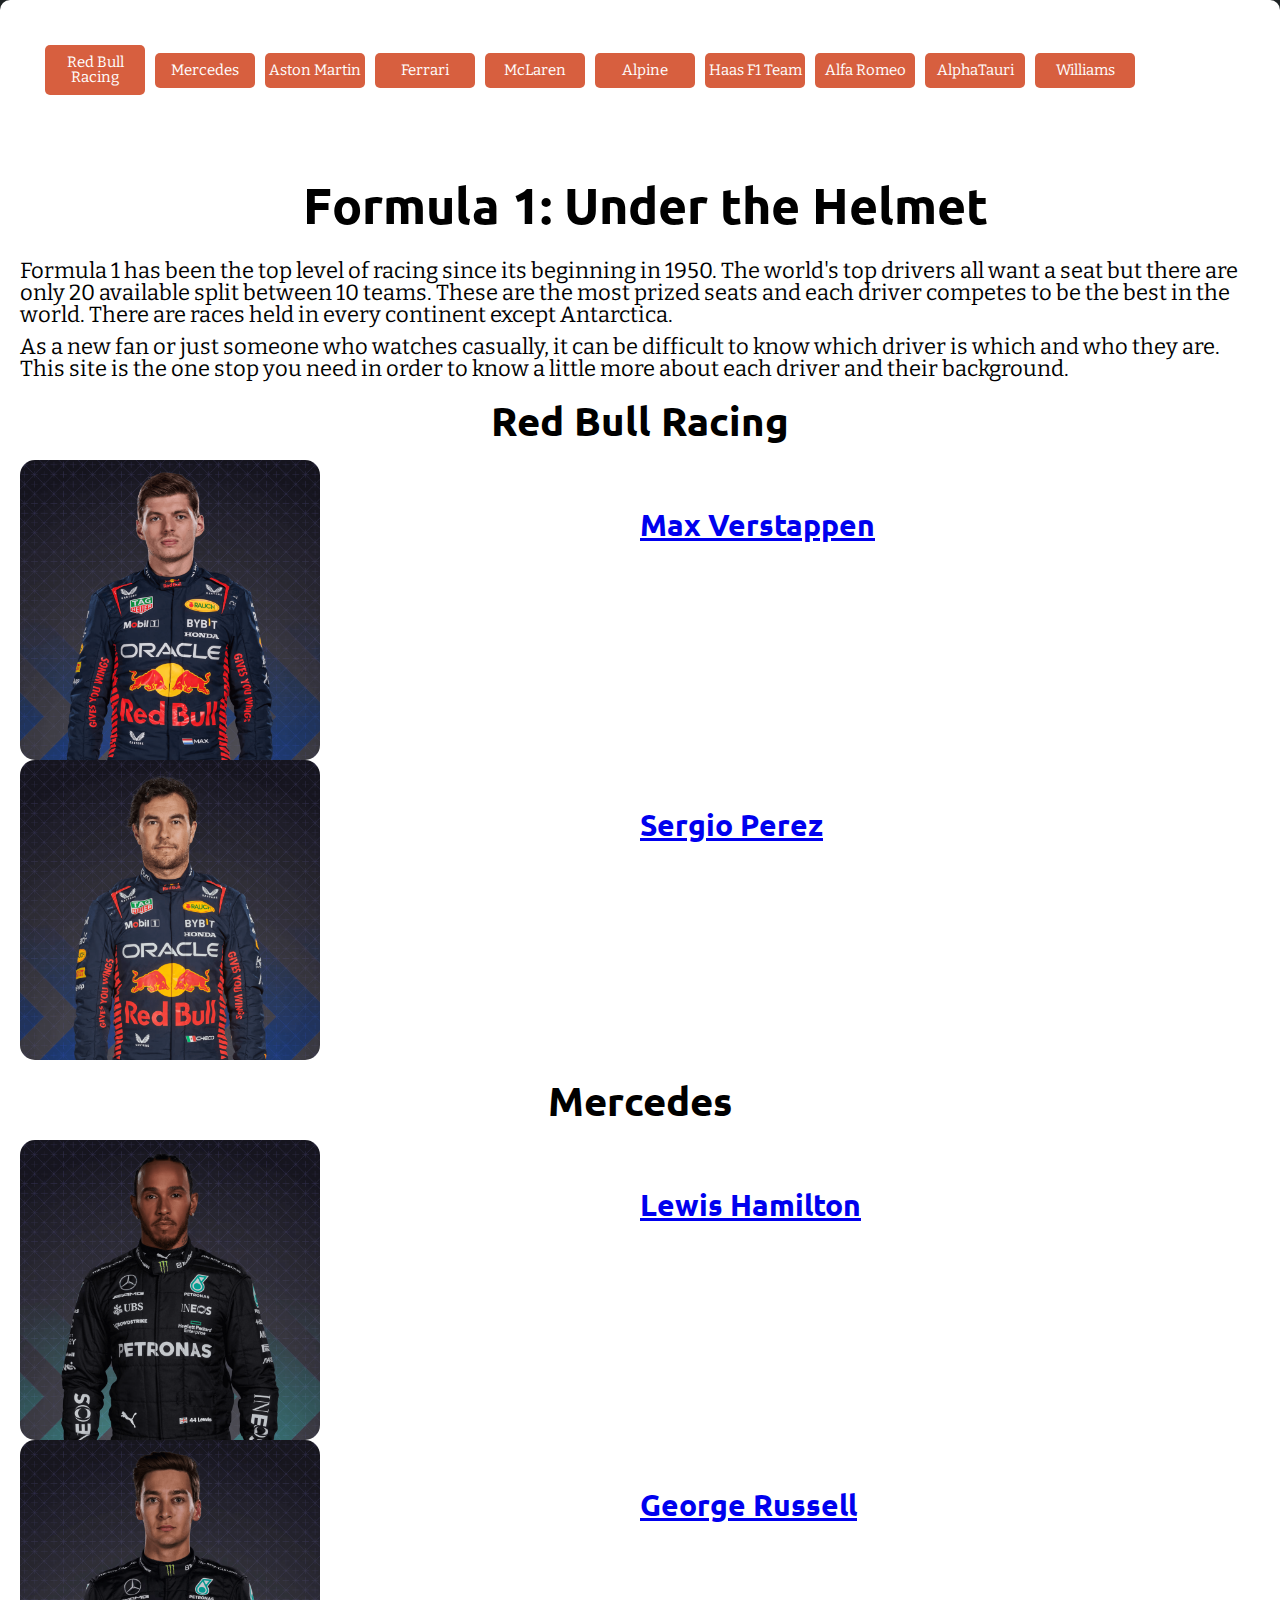
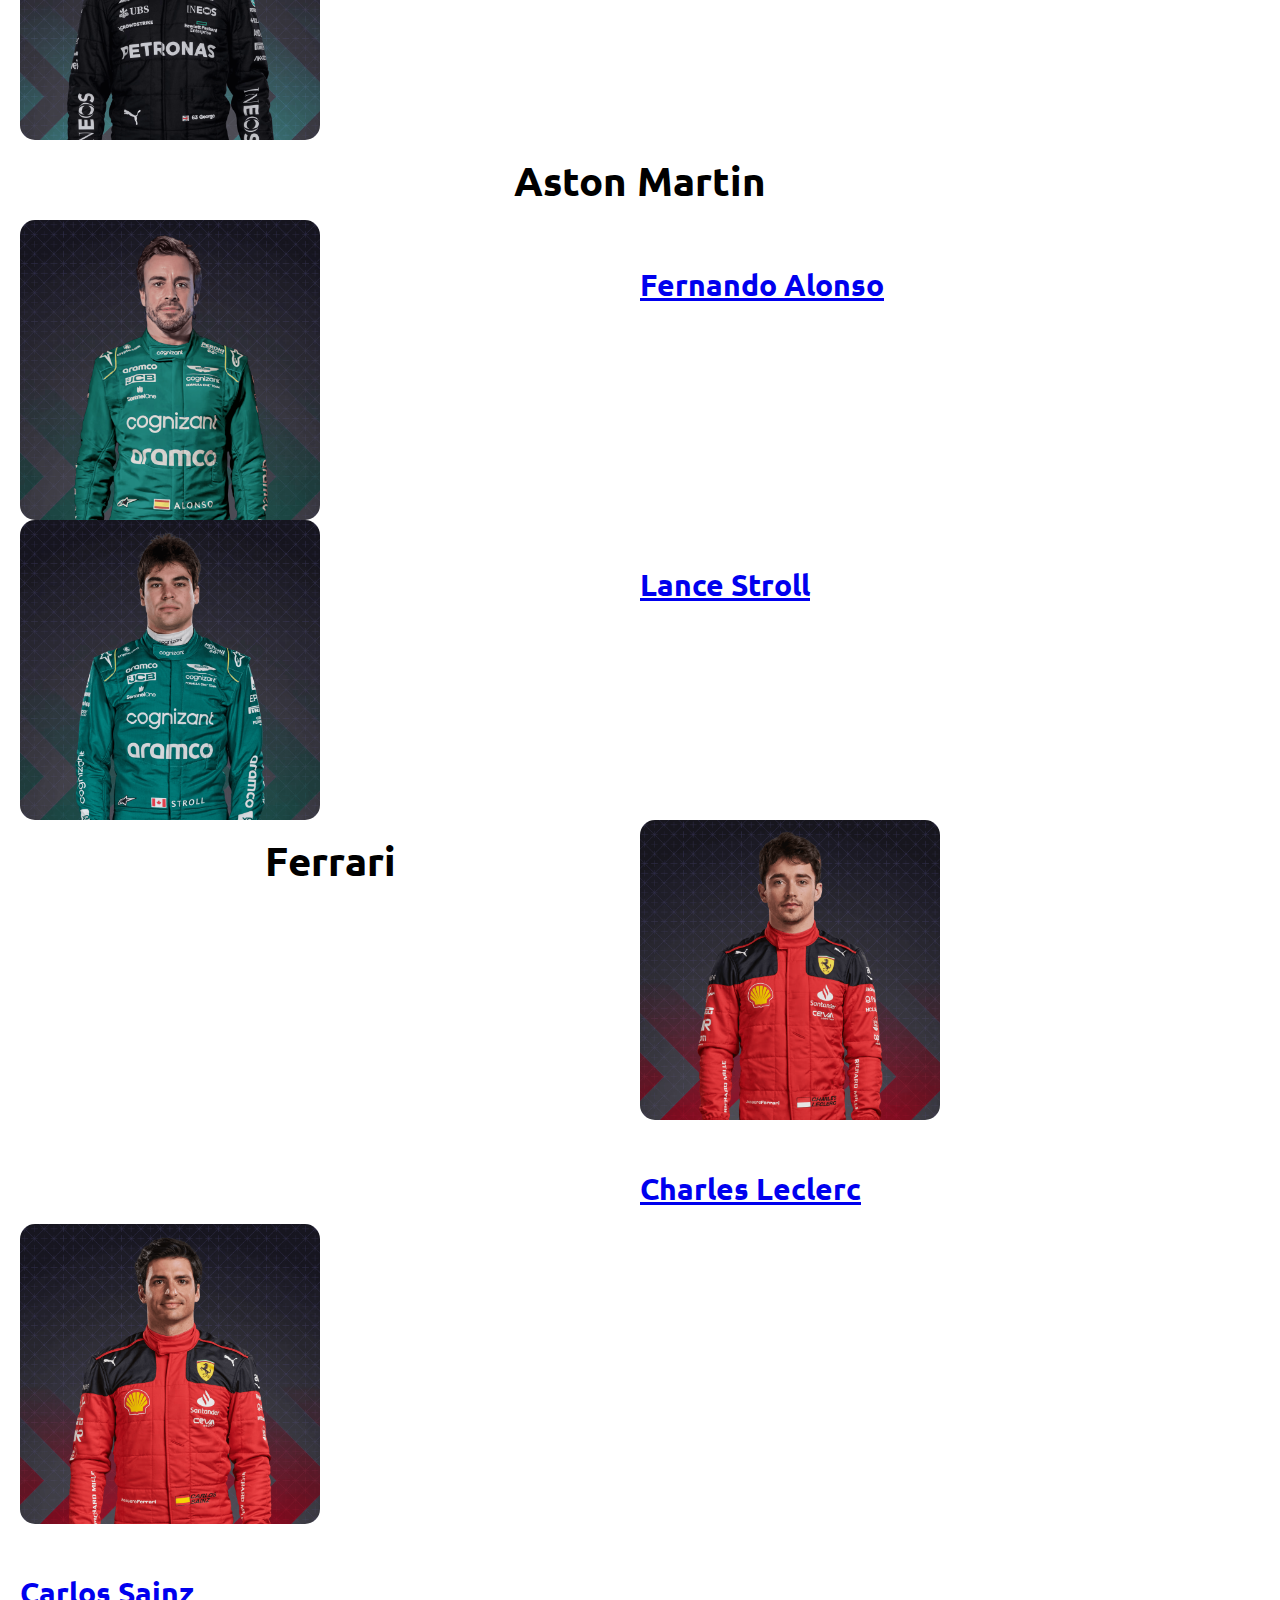
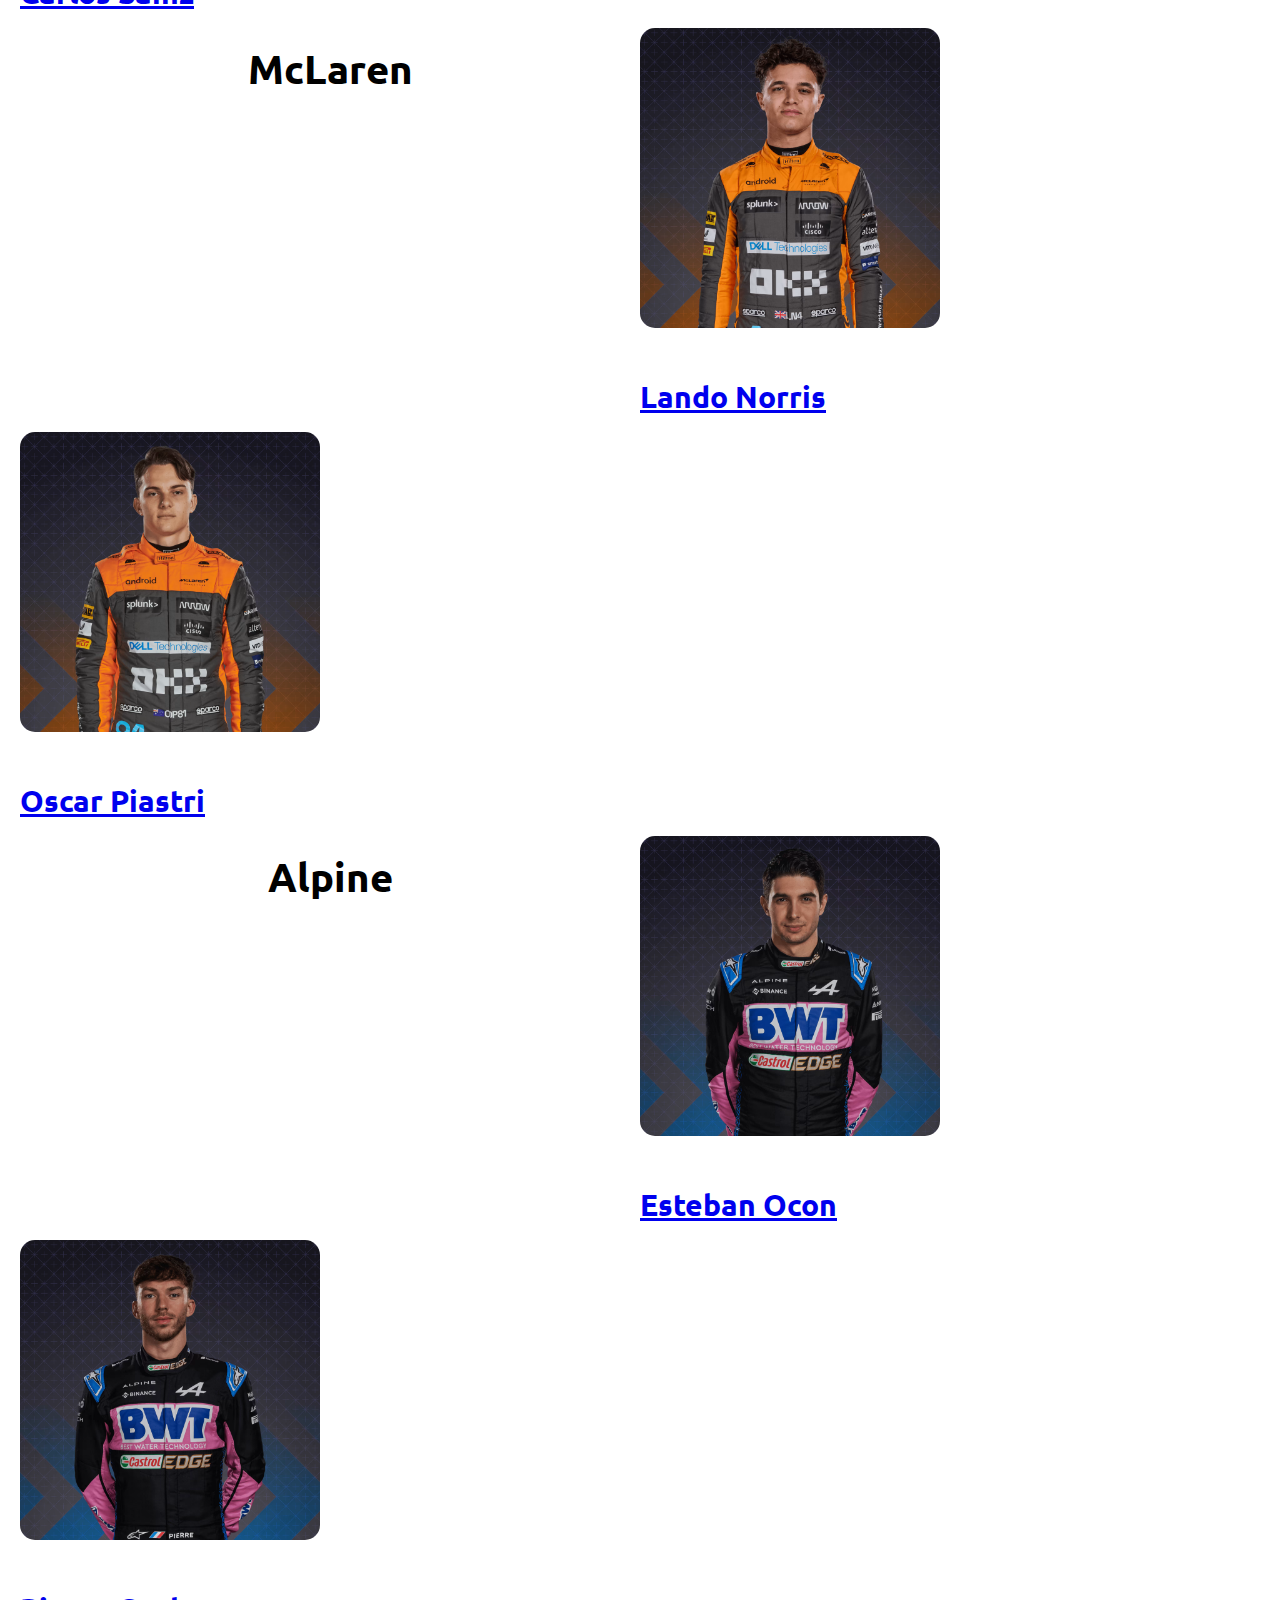
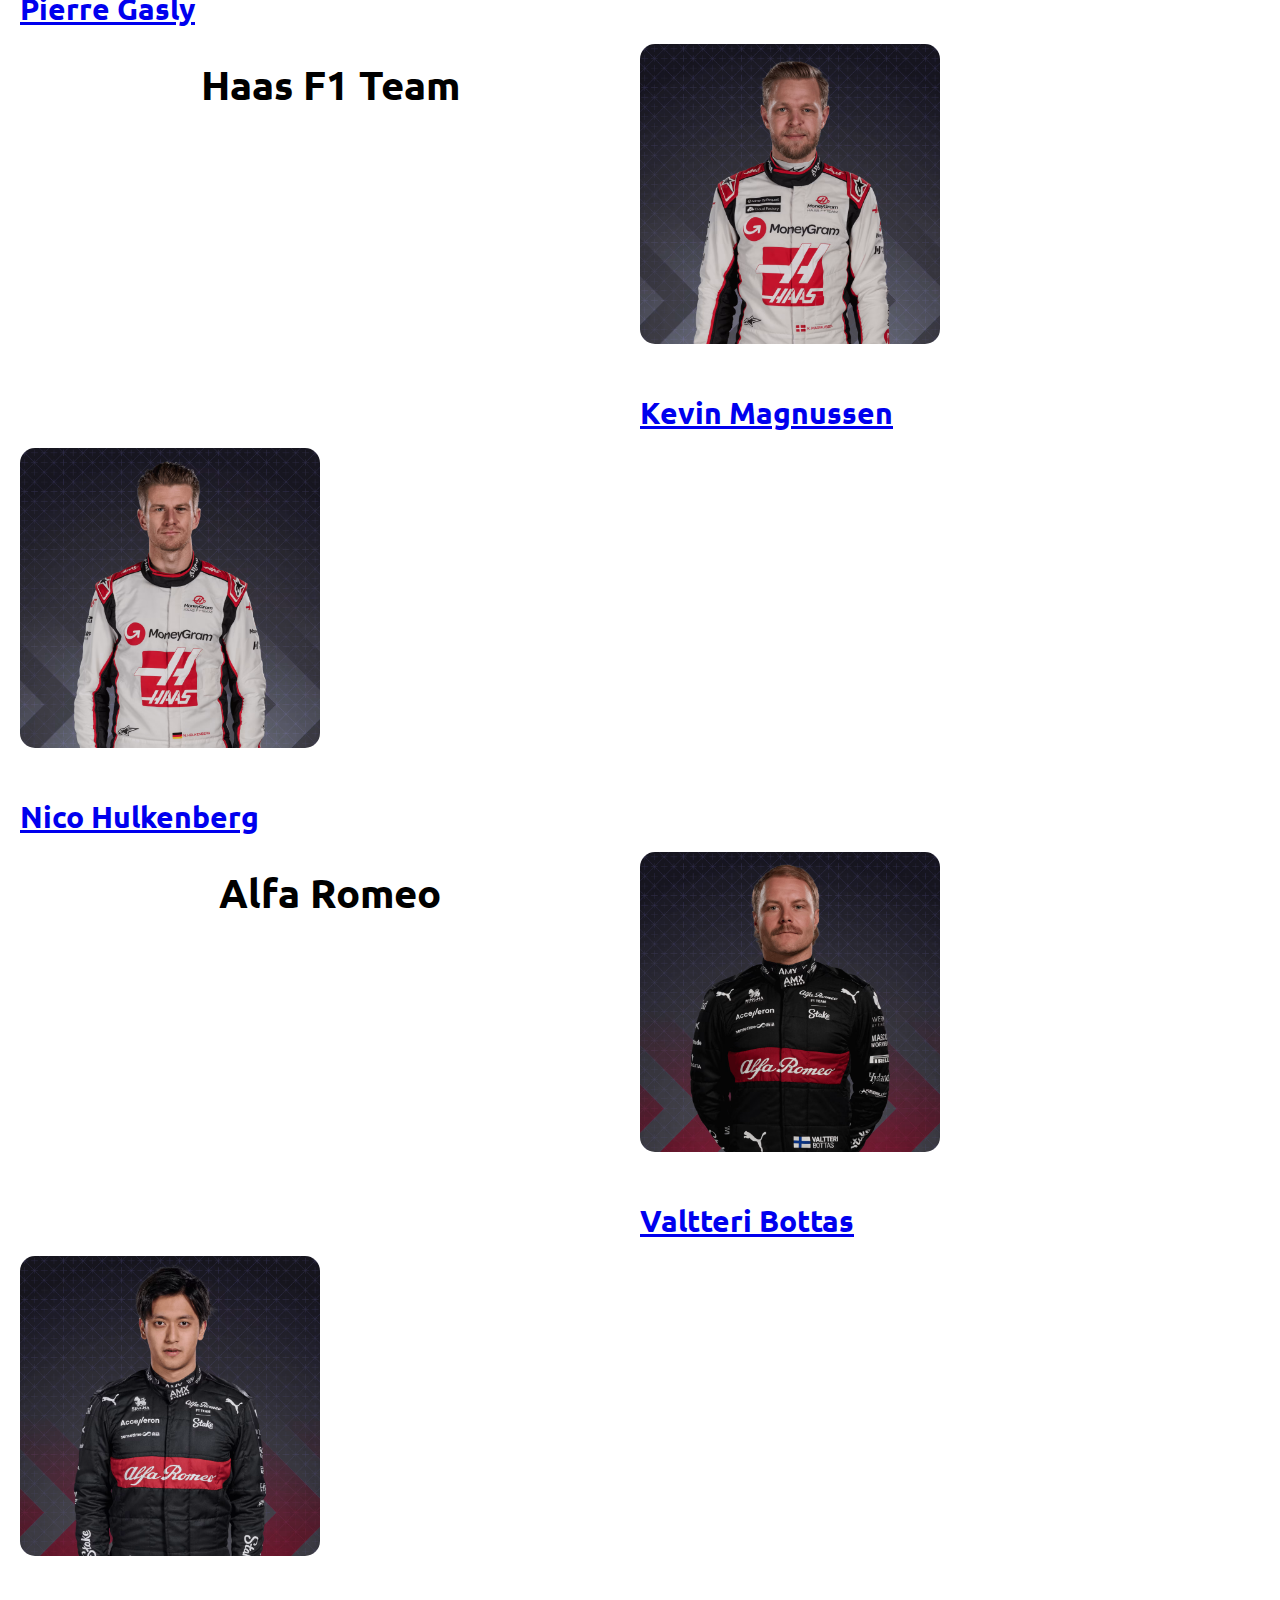
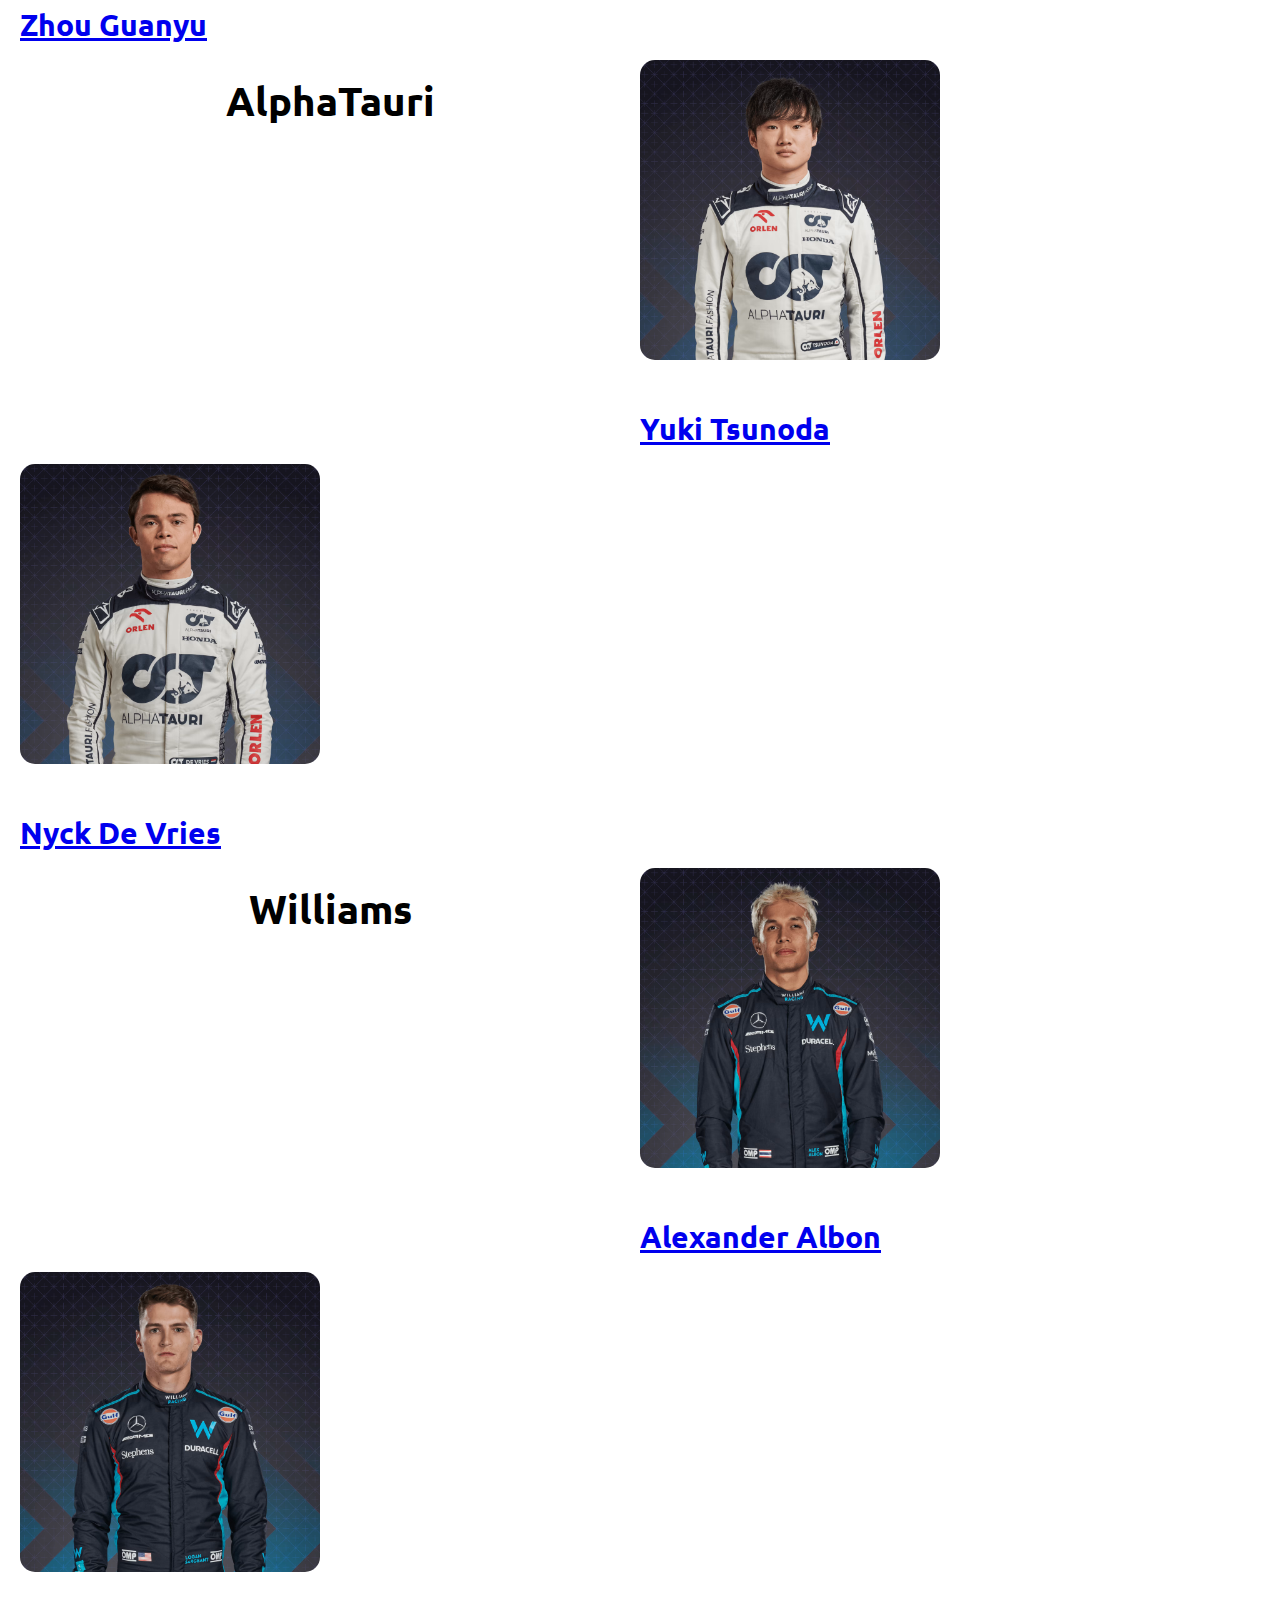
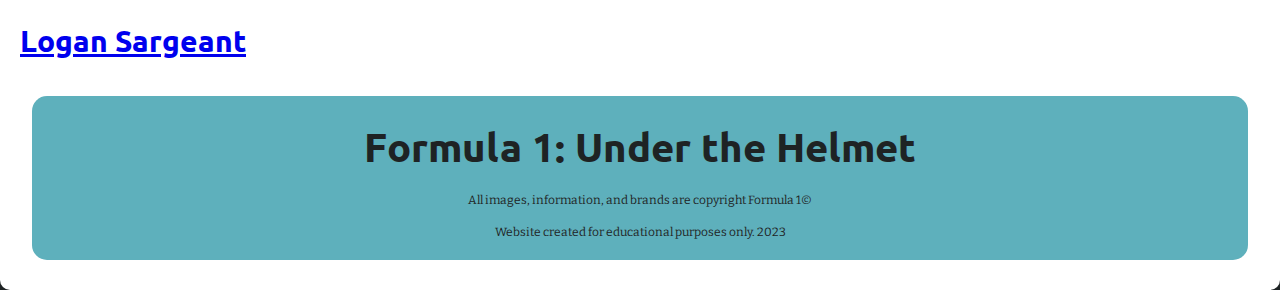
==== index.html @ ba1f2dd7 "column for teams" ====
<!DOCTYPE html>
<html lang="en">
<head>
    <meta charset="UTF-8">
    <meta http-equiv="X-UA-Compatible" content="IE=edge">
    <meta name="viewport" content="width=device-width, initial-scale=1.0">
    <meta name="author" content="Casey Strange">
    <meta name="description" content="Formula 1: Under the Helmet is the place to go for all the information on the current 20 drivers on the grid.">
    <link href="styles.css" rel="stylesheet">
    <!--Images and information retrieved from https://www.formula1.com/-->
    <title>Formula 1: Under the Helmet</title>
</head>
<body>
    <header>
        
        <nav>
            <h2>Team Navigation</h2>
            <ul>
                <li><a href="#redBull">Red Bull Racing</a></li>
                <li><a href="#mercedes">Mercedes</a></li>
                <li><a href="#astonMartin">Aston Martin</a></li>
                <li><a href="#ferrari">Ferrari</a></li>
                <li><a href="#mcLaren">McLaren</a></li>
                <li><a href="#alpine">Alpine</a></li>
                <li><a href="#haas">Haas F1 Team</a></li>
                <li><a href="#alfaRomeo">Alfa Romeo</a></li>
                <li><a href="#alphaTauri">AlphaTauri</a></li>
                <li><a href="#williams">Williams</a></li>
            </ul>
        </nav>
    </header>

    <main>
        <section id="#intro">
            <h1>Formula 1: Under the Helmet</h1>
            <p>Formula 1 has been the top level of racing since its beginning in 1950. The world's top drivers all want a seat but there are only 20 available split between 10 teams. These are the most prized seats and each driver competes to be the best in the world. There are races held in every continent except Antarctica.</p>
            <p>As a new fan or just someone who watches casually, it can be difficult to know which driver is which and who they are. This site is the one stop you need in order to know a little more about each driver and their background.</p>
        </section>

        <section id="#redBull">
            <h2>Red Bull Racing</h2>
            <div class="team">
                <img src="images/verstappen.png" class="roundedCorners" alt="Max Verstappen of Red Bull Racing in racing suit" height="300">
                <a href="drivers/verstappen.html"><h3>Max Verstappen</h3></a>
            
                <img src="images/perez.png" class="roundedCorners" class="secondColumn" alt="Sergio Perez of Red Bull Racing in racing suit" height="300">
                <a href="drivers/perez.html" class="secondColumn"><h3>Sergio Perez</h3></a>
            </div>
        </section>

        <section id="#mercedes">
            <h2>Mercedes</h2>
            <div class="team">
                <img src="images/hamilton.png" class="roundedCorners" alt="Lewis Hamilton of Mercedes in racing suit" height="300">
                <a href="drivers/hamilton.html"><h3>Lewis Hamilton</h3></a>
            
                <img src="images/russell.png" class="roundedCorners" alt="George Russell of Mercedes in racing suit" height="300">
                <a href="drivers/russell.html"><h3>George Russell</h3></a>
            </div>
        </section>

        <section id="astonMartin">
            <h2>Aston Martin</h2>
            <div class="team">
                <img src="images/alonso.png" class="roundedCorners" alt="Fernando Alonso of Aston Martin in racing suit" height="300">
                <a href="drivers/alonso.html"><h3>Fernando Alonso</h3></a>
            
                <img src="images/stroll.png" class="roundedCorners" alt="Lance Stroll of Aston Martin in racing suit" height="300">
                <a href="drivers/stroll.html"><h3>Lance Stroll</h3></a>
            </div>
        </section>

        <section id="#ferrari" class="team">
            <h2>Ferrari</h2>
            <div>
                <img src="images/leclerc.png" class="roundedCorners" alt="Charles Leclerc of Ferrari in racing suit" height="300">
                <a href="drivers/leclerc.html"><h3>Charles Leclerc</h3></a>
            </div>
            <div>
                <img src="images/sainz.png" class="roundedCorners" alt="Carlos Sainz of Ferrari in racing suit" height="300">
                <a href="drivers/sainz.html"><h3>Carlos Sainz</h3></a>
            </div>
        </section>

        <section id="mcLaren" class="team">
            <h2>McLaren</h2>
            <div>
                <img src="images/norris.png" class="roundedCorners" alt="Lando Norris of McLaren in racing suit" height="300">
                <a href="drivers/norris.html"><h3>Lando Norris</h3></a>
            </div>
            <div>
                <img src="images/piastri.png" class="roundedCorners" alt="Oscar Piastri of McLaren in racing suit" height="300">
                <a href="drivers/piastri.html"><h3>Oscar Piastri</h3></a>
            </div>
        </section>

        <section id="#alpine" class="team">
            <h2>Alpine</h2>
            <div>
                <img src="images/ocon.png" class="roundedCorners" alt="Esteban Ocon of Alpine in racing suit" height="300">
                <a href="drivers/ocon.html"><h3>Esteban Ocon</h3></a>
            </div>
            <div>
                <img src="images/gasly.png" class="roundedCorners" alt="Pierre Gasly of Alpine in racing suit" height="300">
                <a href="drivers/gasly.html"><h3>Pierre Gasly</h3></a>
            </div>
        </section>

        <section id="#haas" class="team">
            <h2>Haas F1 Team</h2>
            <div>
                <img src="images/magnussen.png" class="roundedCorners" alt="Kevin Magnussen of Haas F1 Team in racing suit" height="300">
                <a href="drivers/magnussen.html"><h3>Kevin Magnussen</h3></a>
            </div>
            <div>
                <img src="images/hulkenberg.png" class="roundedCorners" alt="Nico Hulkenberg of Haas F1 Team in racing suit" height="300">
                <a href="drivers/hulkenberg.html"><h3>Nico Hulkenberg</h3></a>
            </div>
        </section>

        <section id="#alfaRomeo" class="team">
            <h2>Alfa Romeo</h2>
            <div>
                <img src="images/bottas.png" class="roundedCorners" alt="Valtteri Bottas of Alfa Romeo in racing suit" height="300">
                <a href="drivers/bottas.html"><h3>Valtteri Bottas</h3></a>
            </div>
            <div>
                <img src="images/zhou.png" class="roundedCorners" alt="Zhou Guanyu of Alfa Romeo in racing suit" height="300">
                <a href="drivers/zhou.html"><h3>Zhou Guanyu</h3></a>
            </div>
        </section>

        <section id="#alphaTauri" class="team">
            <h2>AlphaTauri</h2>
            <div>
                <img src="images/tsunoda.png" class="roundedCorners" alt="Yuki Tsunoda of AlphaTauri in racing suit" height="300">
                <a href="drivers/tsunoda.html"><h3>Yuki Tsunoda</h3></a>
            </div>
            <div>
                <img src="images/deVries.png" class="roundedCorners" alt="Nyck De Vries of AlphaTauri in racing suit" height="300">
                <a href="drivers/deVries.html"><h3>Nyck De Vries</h3></a>
            </div>
        </section>

        <section id="#williams" class="team">
            <h2>Williams</h2>
            <div>
                <img src="images/albon.png" class="roundedCorners" alt="Alexander Albon of Williams in racing suit" height="300">
                <a href="drivers/albon.html"><h3>Alexander Albon</h3></a>
            </div>
            <div>
                <img src="images/sargeant.png" class="roundedCorners" alt="Logan Sargeant of Williams in racing suit" height="300">
                <a href="drivers/sargeant.html"><h3>Logan Sargeant</h3></a>
            </div>
        </section>
    </main>

    <footer>
        <h2>Formula 1: Under the Helmet</h2>
        <p><small>All images, information, and brands are copyright Formula 1&copy;</small></p>
        <p><small>Website created for educational purposes only. 2023</small></p>
    </footer>
</body>
</html>
---- styles.css ----
/*  -----Casey Strange-----  */

@import url('https://fonts.googleapis.com/css2?family=Bitter:ital,wght@0,400;0,700;1,400;1,700&family=Ubuntu:ital,wght@1,500;1,700&display=swap');

/* http://meyerweb.com/eric/tools/css/reset/ 
   v2.0 | 20110126
   License: none (public domain)
*/

html, body, div, span, applet, object, iframe,
h1, h2, h2, h4, h5, h6, p, blockquote, pre,
a, abbr, acronym, address, big, cite, code,
del, dfn, em, img, ins, kbd, q, s, samp,
small, strike, strong, sub, sup, tt, var,
b, u, i, center,
dl, dt, dd, ol, ul, li,
fieldset, form, label, legend,
table, caption, tbody, tfoot, thead, tr, th, td,
article, aside, canvas, details, embed, 
figure, figcaption, footer, header, hgroup, 
menu, nav, output, ruby, section, summary,
time, mark, audio, video {
	margin: 0;
	padding: 0;
	border: 0;
	font-size: 100%;
	font: inherit;
	vertical-align: baseline;
}
/* HTML5 display-role reset for older browsers */
article, aside, details, figcaption, figure, 
footer, header, hgroup, menu, nav, section {
	display: block;
}
body {
	line-height: 1;
}
ol, ul {
	list-style: none;
}
blockquote, q {
	quotes: none;
}
blockquote:before, blockquote:after,
q:before, q:after {
	content: '';
	content: none;
}
table {
	border-collapse: collapse;
	border-spacing: 0;
}


/* ---------- HTML Styles Start ---------- */


:root {
    --black: #000000;
    --white: #FFFFFF;
    --dark-gray: #1E2324;
    --aqua: #5EB0BC;
    --teal: #1F6770;
    --orange: #D75F3F;
    --tan: #C1C7B3;
}

html {
    font-size: 20px;
    width: 1280px;
    margin: auto;
    background-color: var(--dark-gray);
}


/* ---------- Header ---------- */
header {
    padding: 2rem;
    color: var(--black);
}


/* ---------- H_'s ---------- */
h1, h2, h3, h4, h5 {
    font-family: 'Ubuntu', sans-serif;
    font-weight: bold;
}

h1 {
    font-size: 2.5rem;
    margin: 0 0 1.5rem 0.5rem;
    text-align: center;
    padding-top: 1rem;
}

h2 {
    font-size: 2rem;
    margin: 1rem 0rem 1rem 0rem;
    text-align: center;
}

h3 {
    font-size: 1.5rem;
    margin: 2.5rem 0rem 1rem 0rem;
}

h4 {
    font-size: 1.3rem;
    margin: 1rem 0rem 1rem 0rem;
}

h5 {
    font-size: 1.2rem;
    margin: 2.5rem 0rem 1rem 0rem;
}

/* ---------- Navigation ---------- */
nav {
    display: grid;
}

nav h2 {
    display: none;
}

nav ul {
    text-align: center;
    display: grid;
    grid-template-columns: repeat(10, 110px);
    align-items: center;
}

nav li {
    list-style-type: none;
}

nav a {
    text-decoration: none;
    display: block;
    font-size: 0.75rem;
    background-color: var(--orange);
    color: var(--white);
    padding-top: 0.5rem;
    padding-bottom: 0.5rem;
    border-radius: 5px;
    margin: 5px;
}

nav a:hover {
    border: solid var(--black);
    font-weight: bold;
    font-style: italic;
}

nav a:focus {
    border: solid var(--black);
}

/* ---------- Body ---------- */
body {
    background-color: var(--white);
    margin: 1rem;
    border-radius: 10px;
    padding-bottom: 1rem;
    font-family: 'Bitter', serif;
    font-size: 1.1rem;
    margin: 0 auto;
}

/* ---------- P ---------- */
p {
    margin: 0.5rem 0 0.5rem 0;
}

p small {
    font-size: 0.6rem;
}

/* ---------- Main ---------- */
main {
    margin: 1rem;
}

.team {
    display: grid;
    grid-template-columns: repeat(2, 1fr);
}

.secondColumn {
    grid-column: 2 / 3;
}

.roundedCorners {
    border-radius: 15px;
}

/* ---------- Footer ---------- */
footer {
    max-width: 95%;
    margin: auto;
    margin-bottom: 0.5rem;
    background-color: var(--aqua);
    color: var(--dark-gray);
    border-radius: 15px;
    padding-top: 0.5rem;
    padding-bottom: 0.5rem;
}

#featured, #contact, footer {
    text-align: center;
    grid-template-columns: ;
}
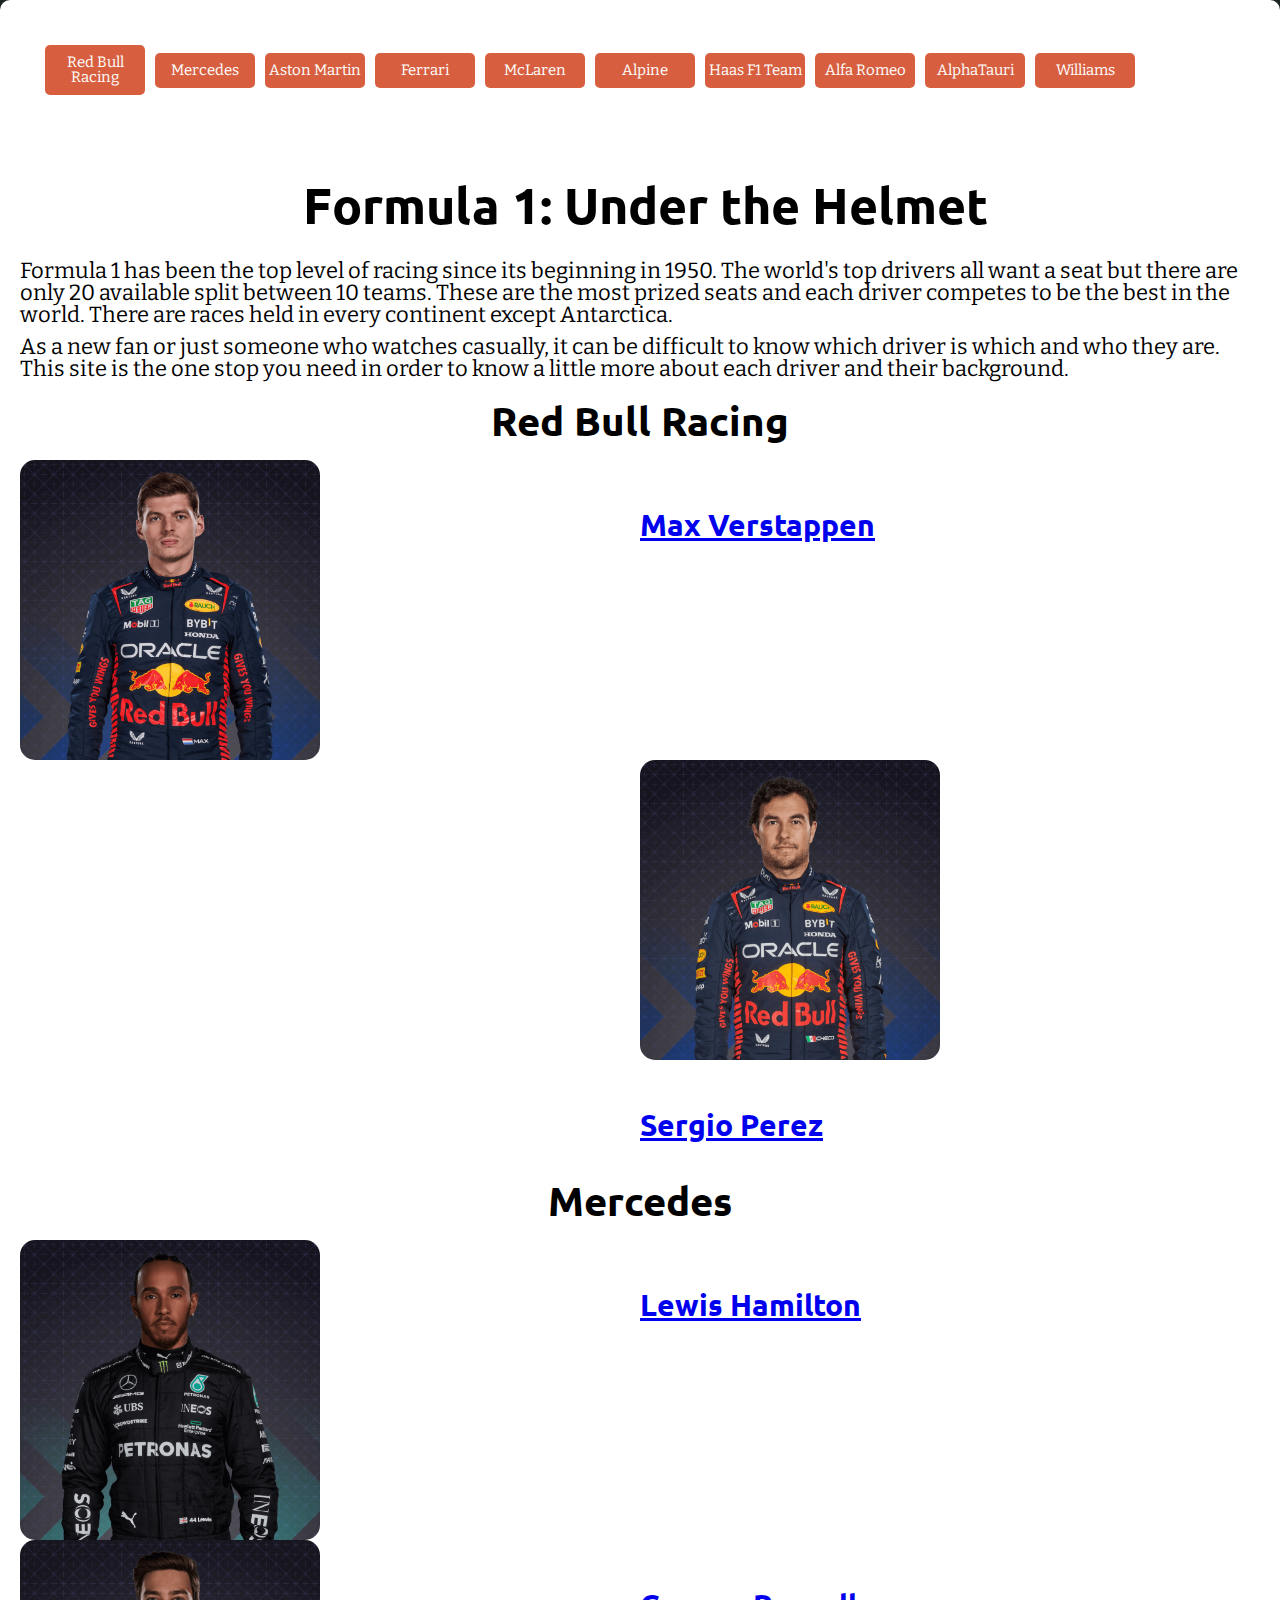
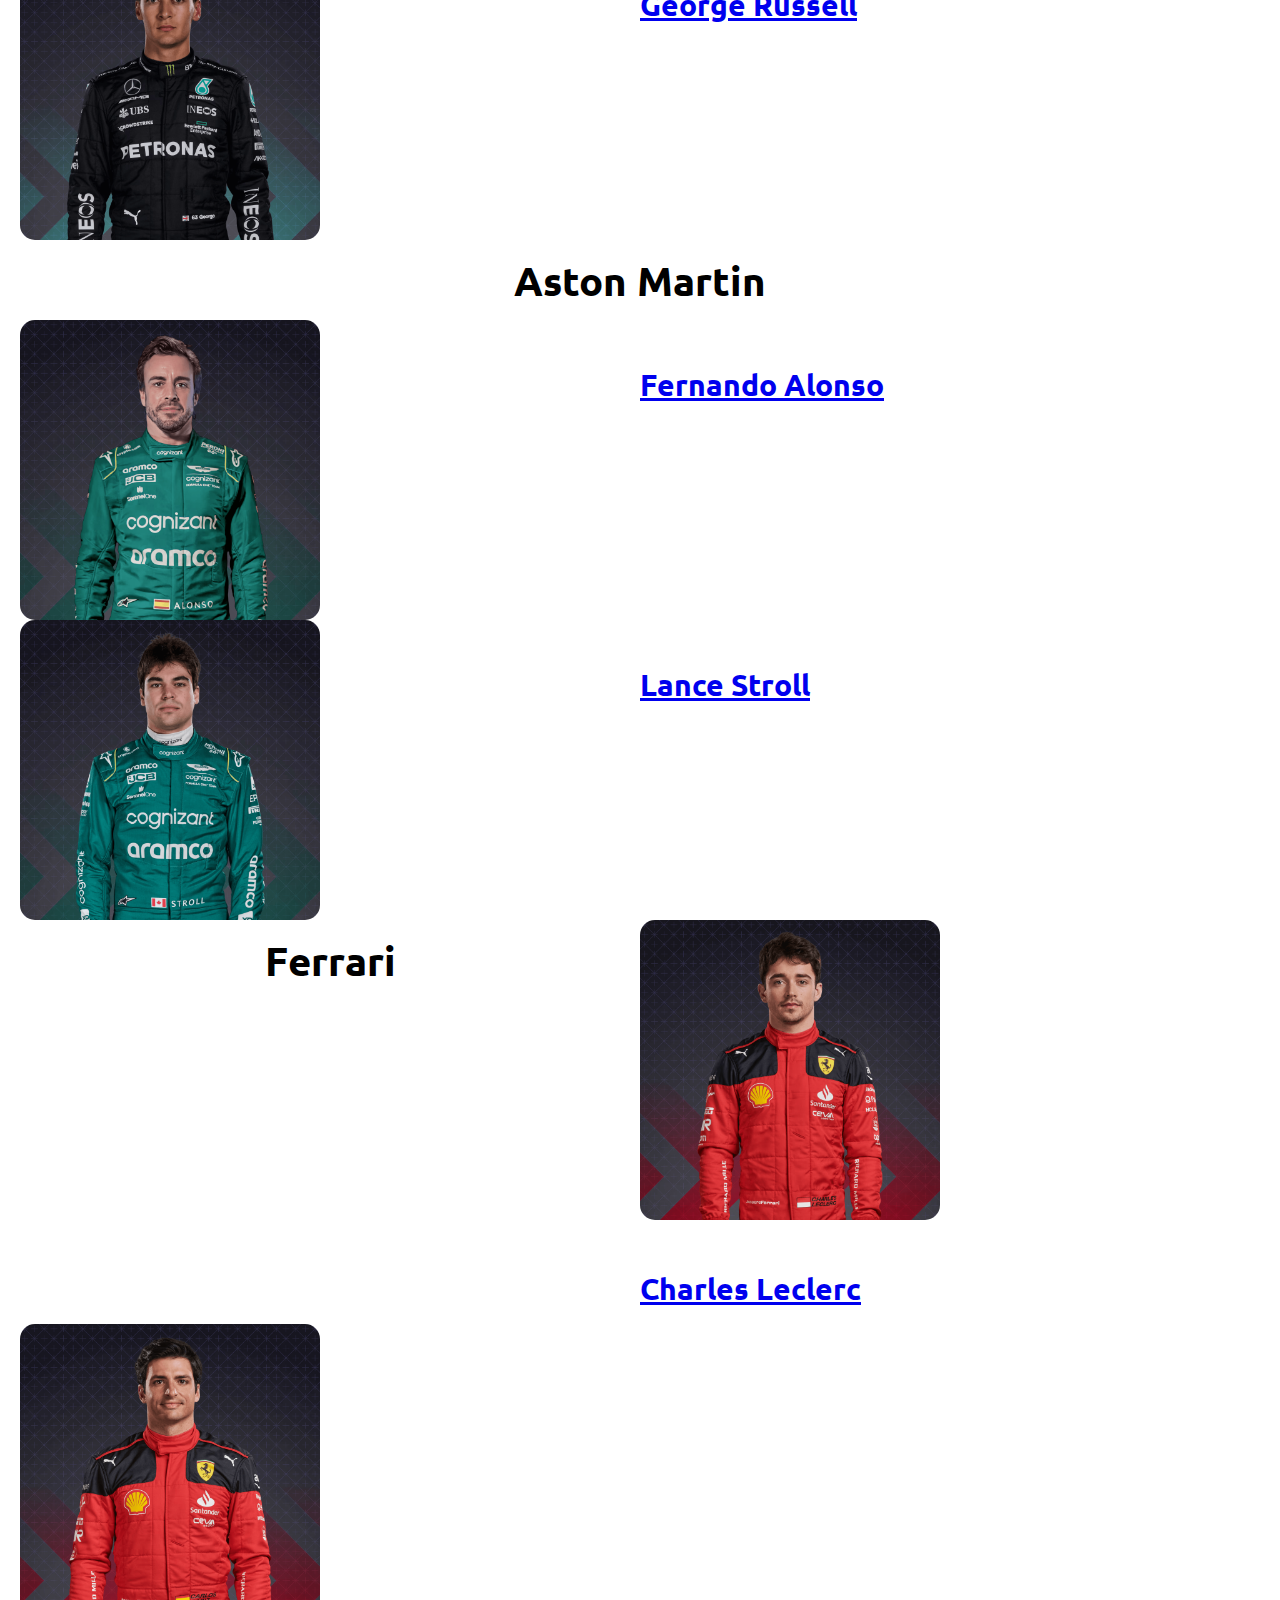
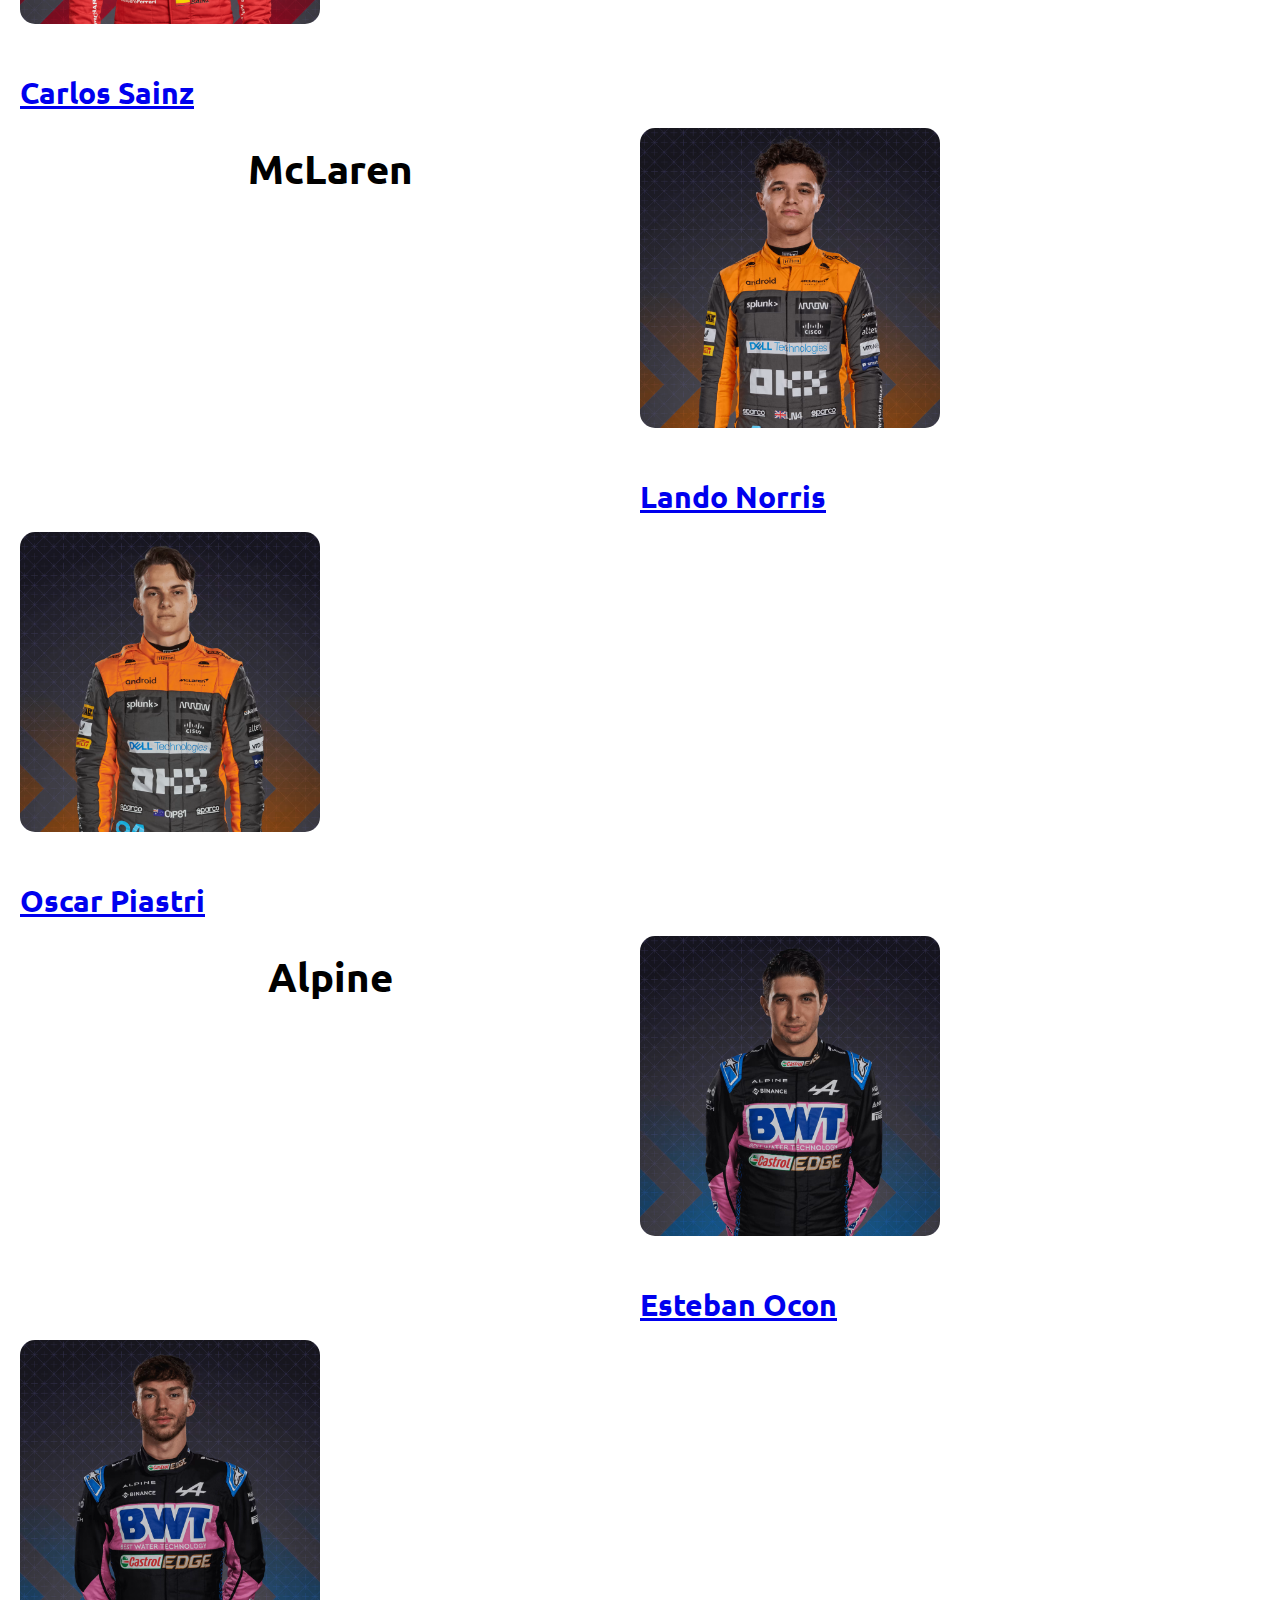
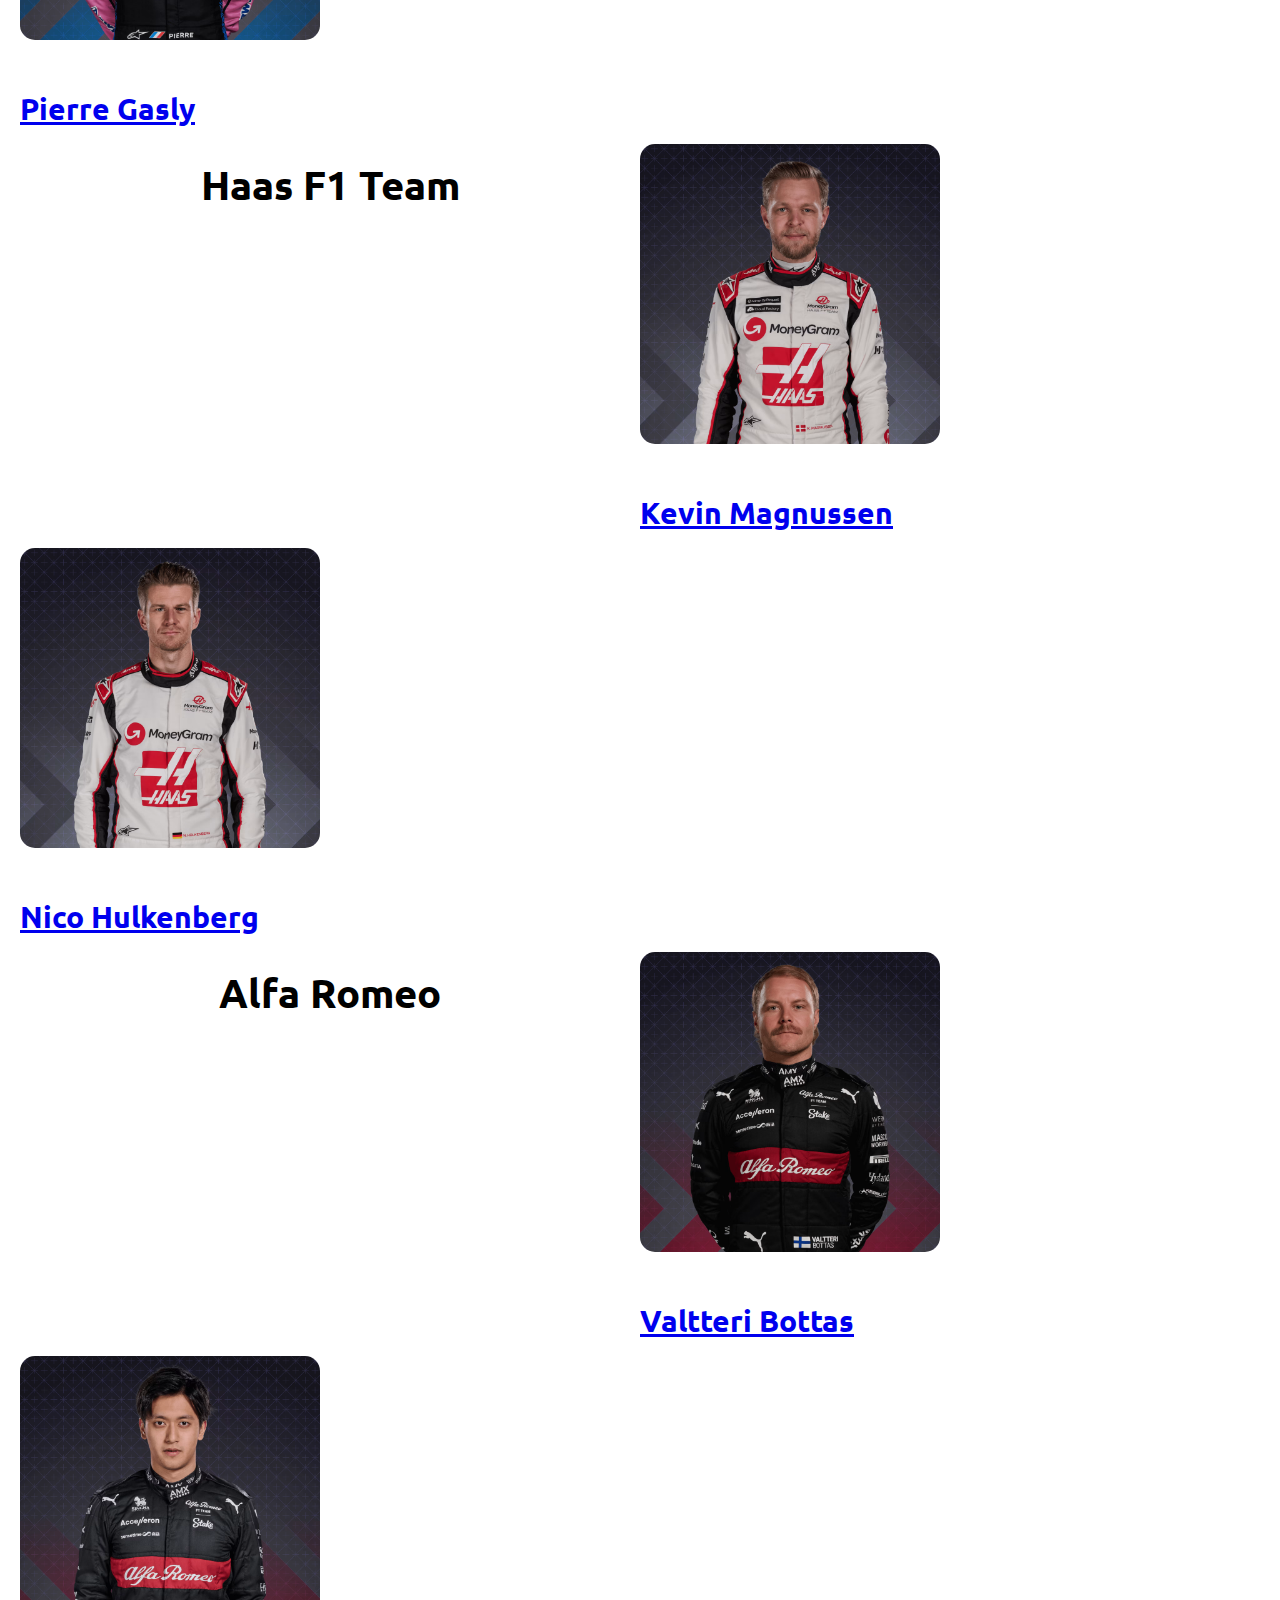
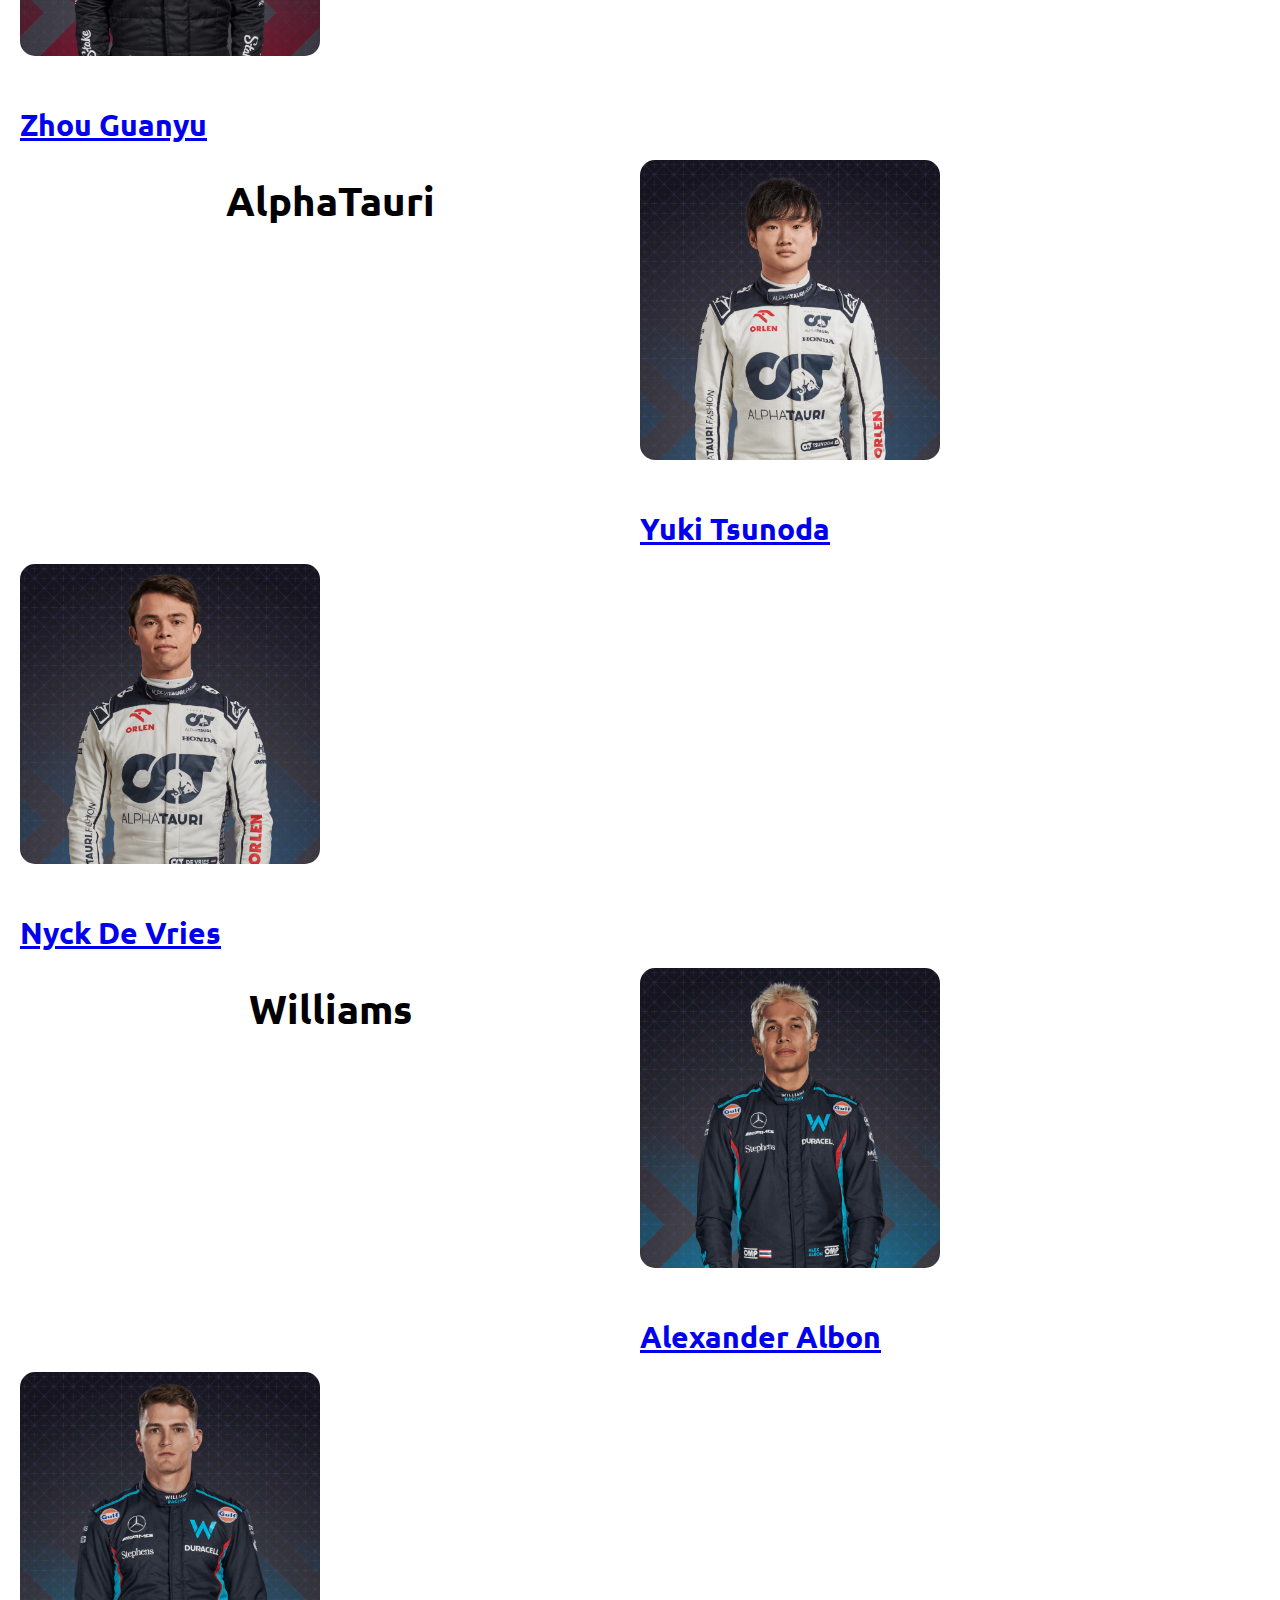
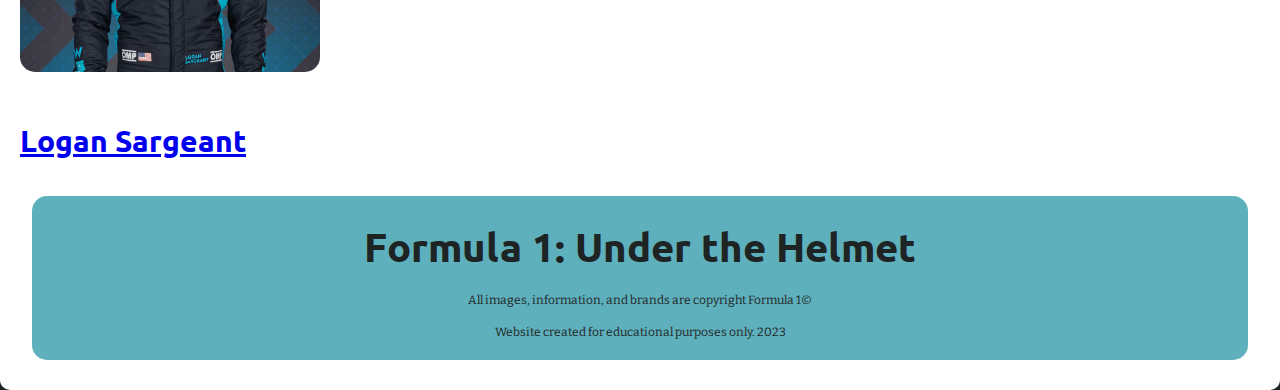
==== commit 00d09e47: "fixing html" ====
--- a/index.html
+++ b/index.html
@@ -43,7 +43,7 @@
                 <img src="images/verstappen.png" class="roundedCorners" alt="Max Verstappen of Red Bull Racing in racing suit" height="300">
                 <a href="drivers/verstappen.html"><h3>Max Verstappen</h3></a>
             
-                <img src="images/perez.png" class="roundedCorners" class="secondColumn" alt="Sergio Perez of Red Bull Racing in racing suit" height="300">
+                <img src="images/perez.png" class="roundedCorners secondColumn" alt="Sergio Perez of Red Bull Racing in racing suit" height="300">
                 <a href="drivers/perez.html" class="secondColumn"><h3>Sergio Perez</h3></a>
             </div>
         </section>
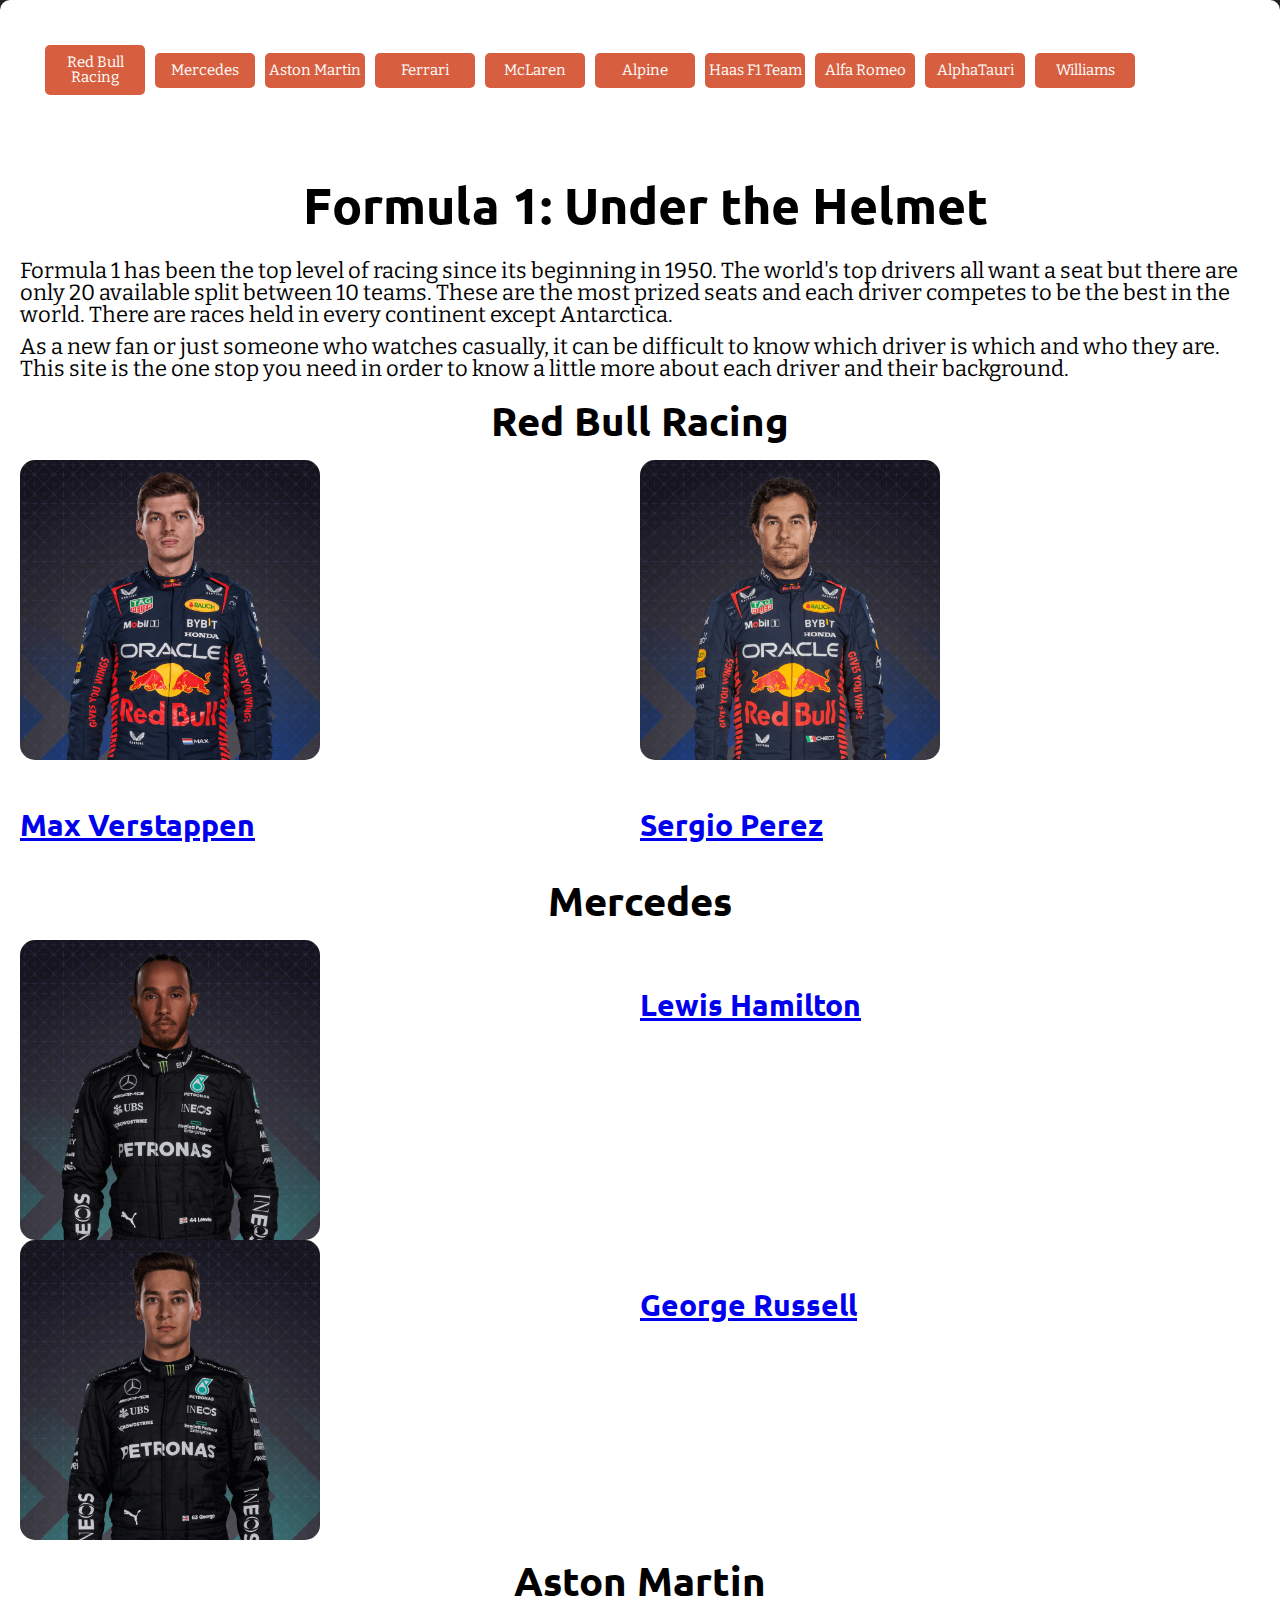
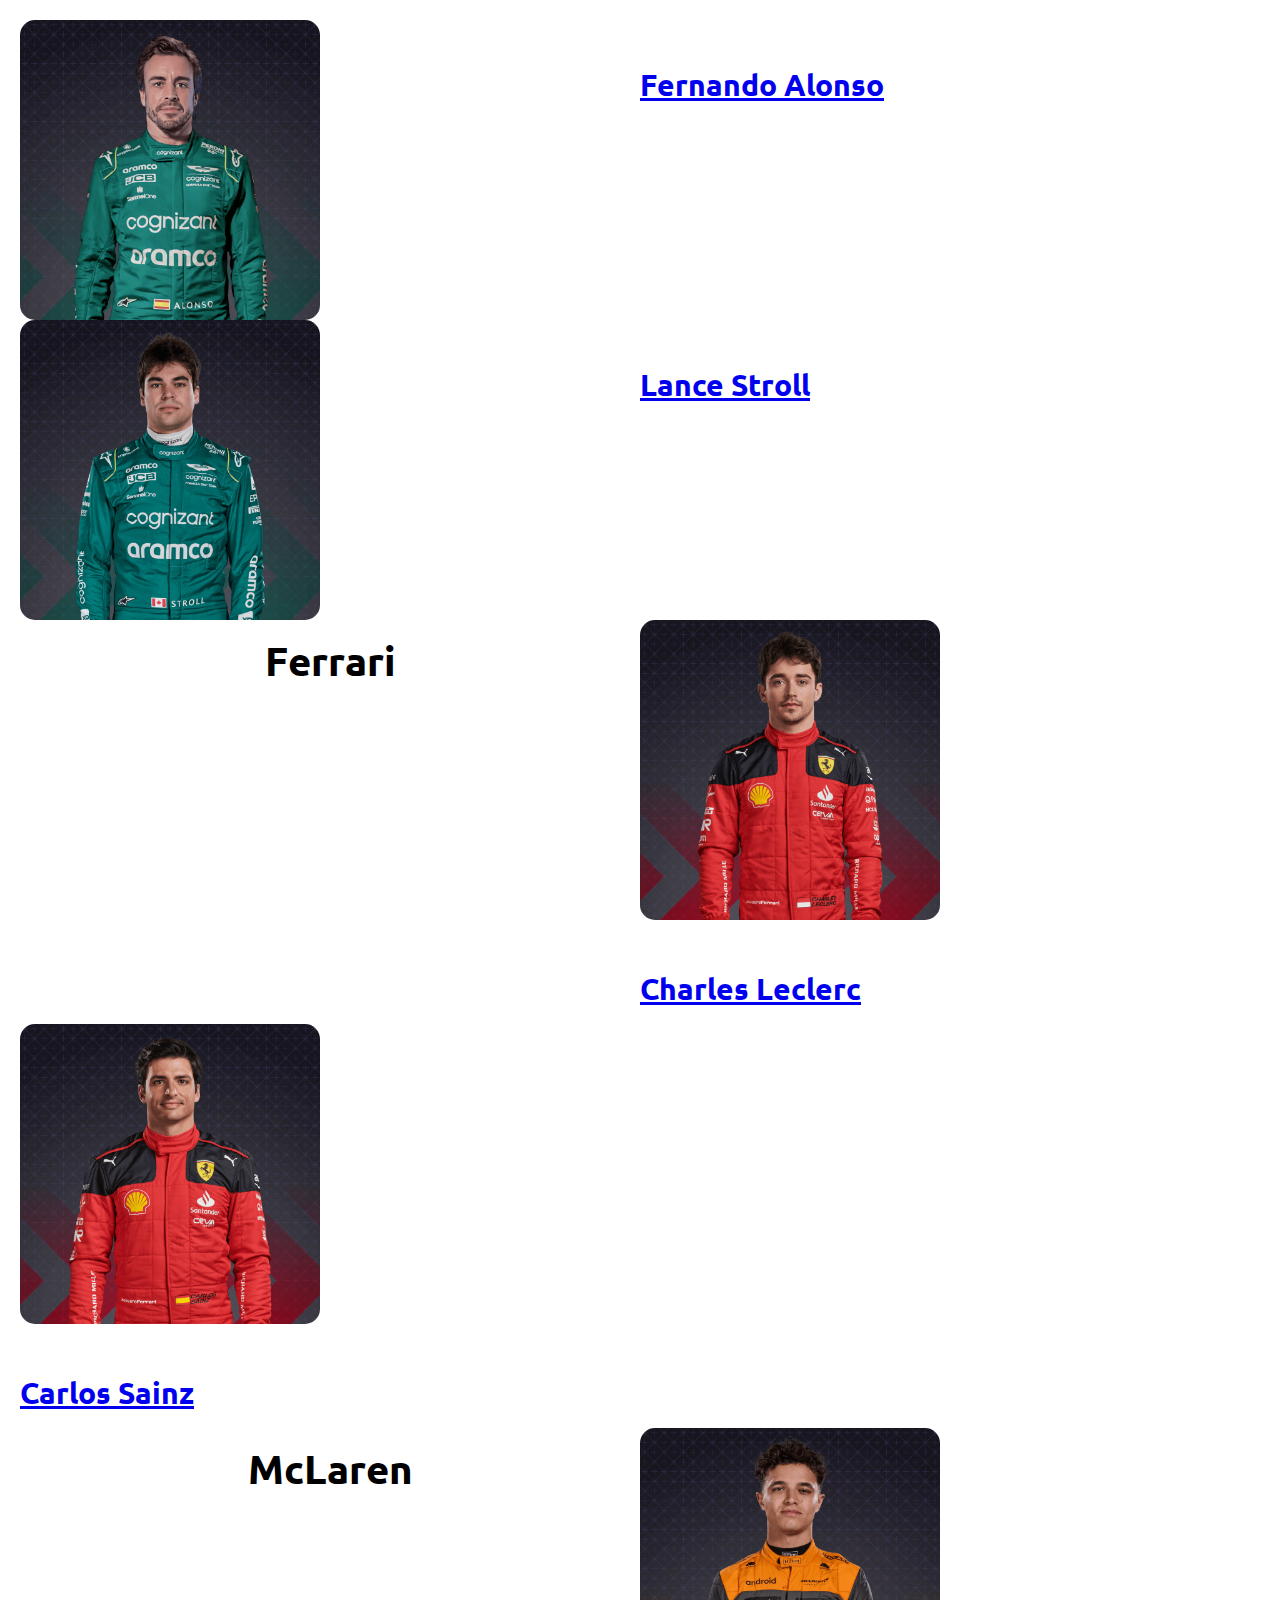
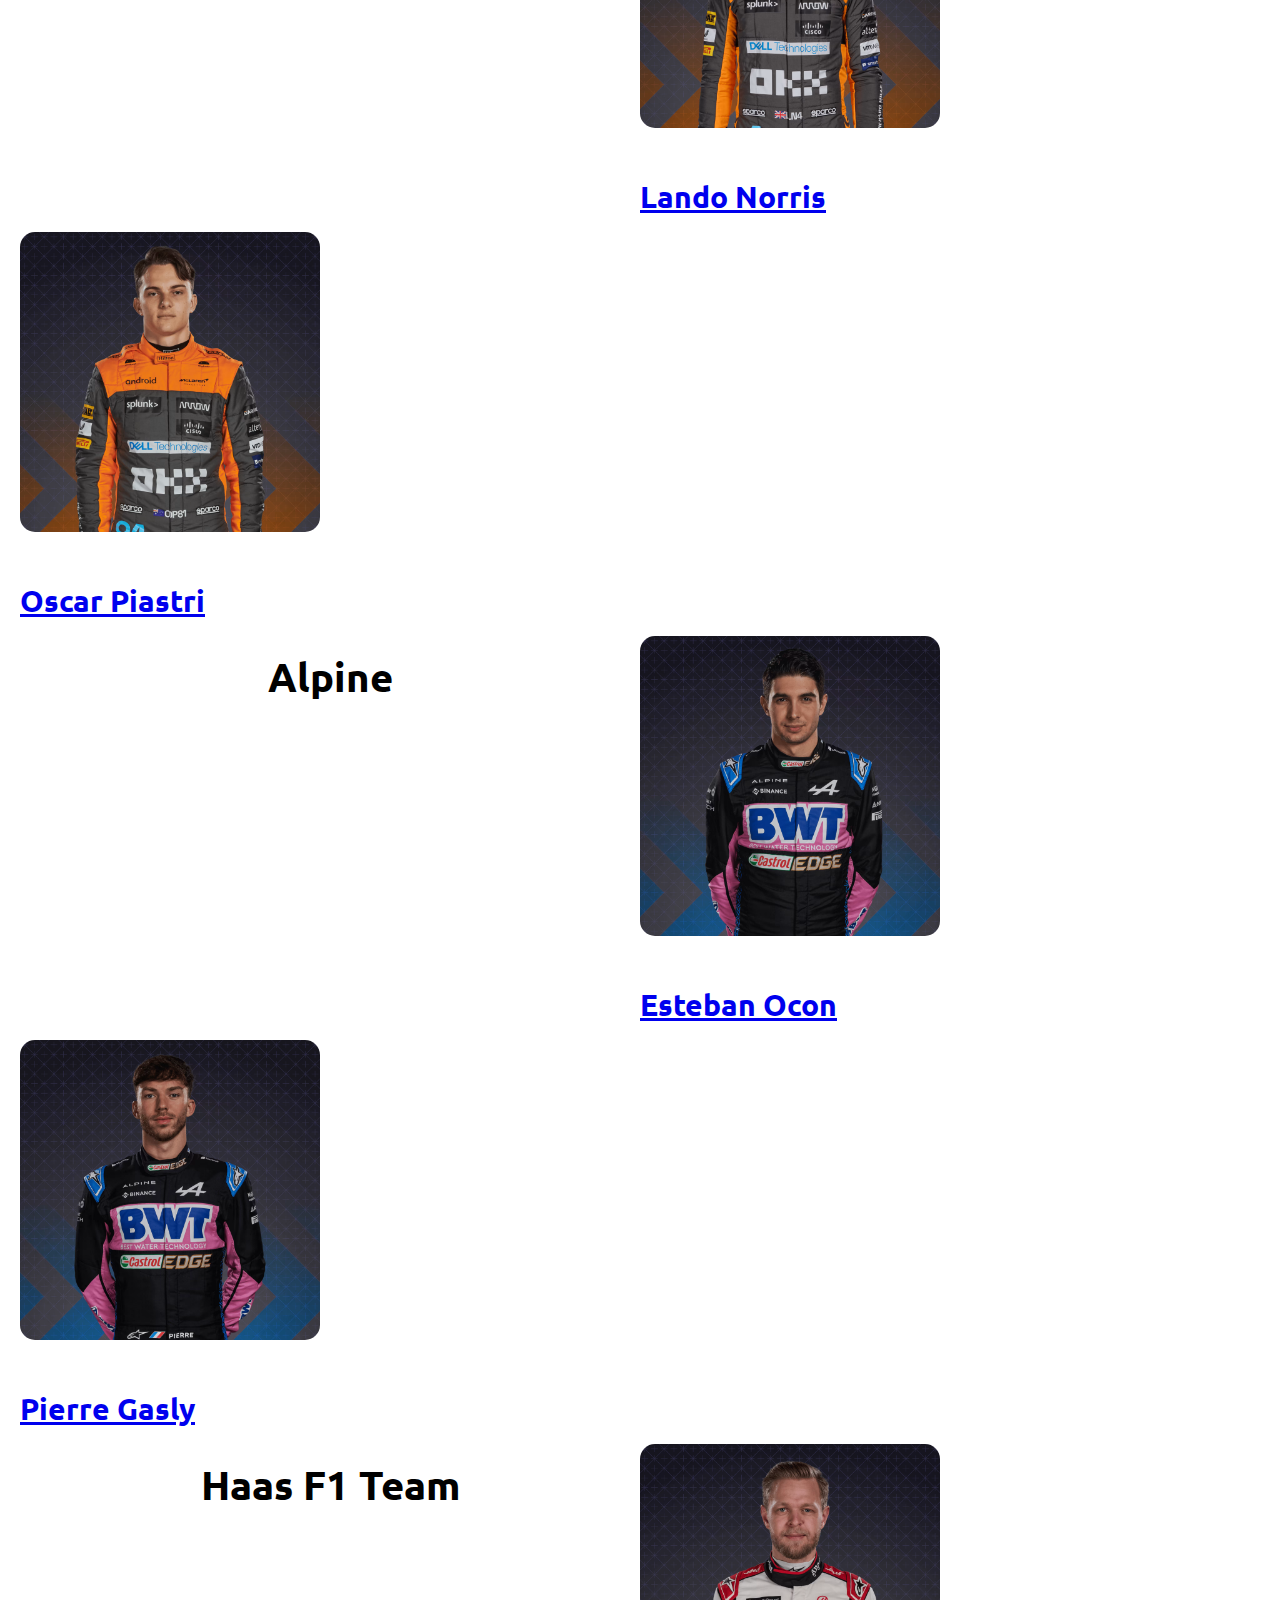
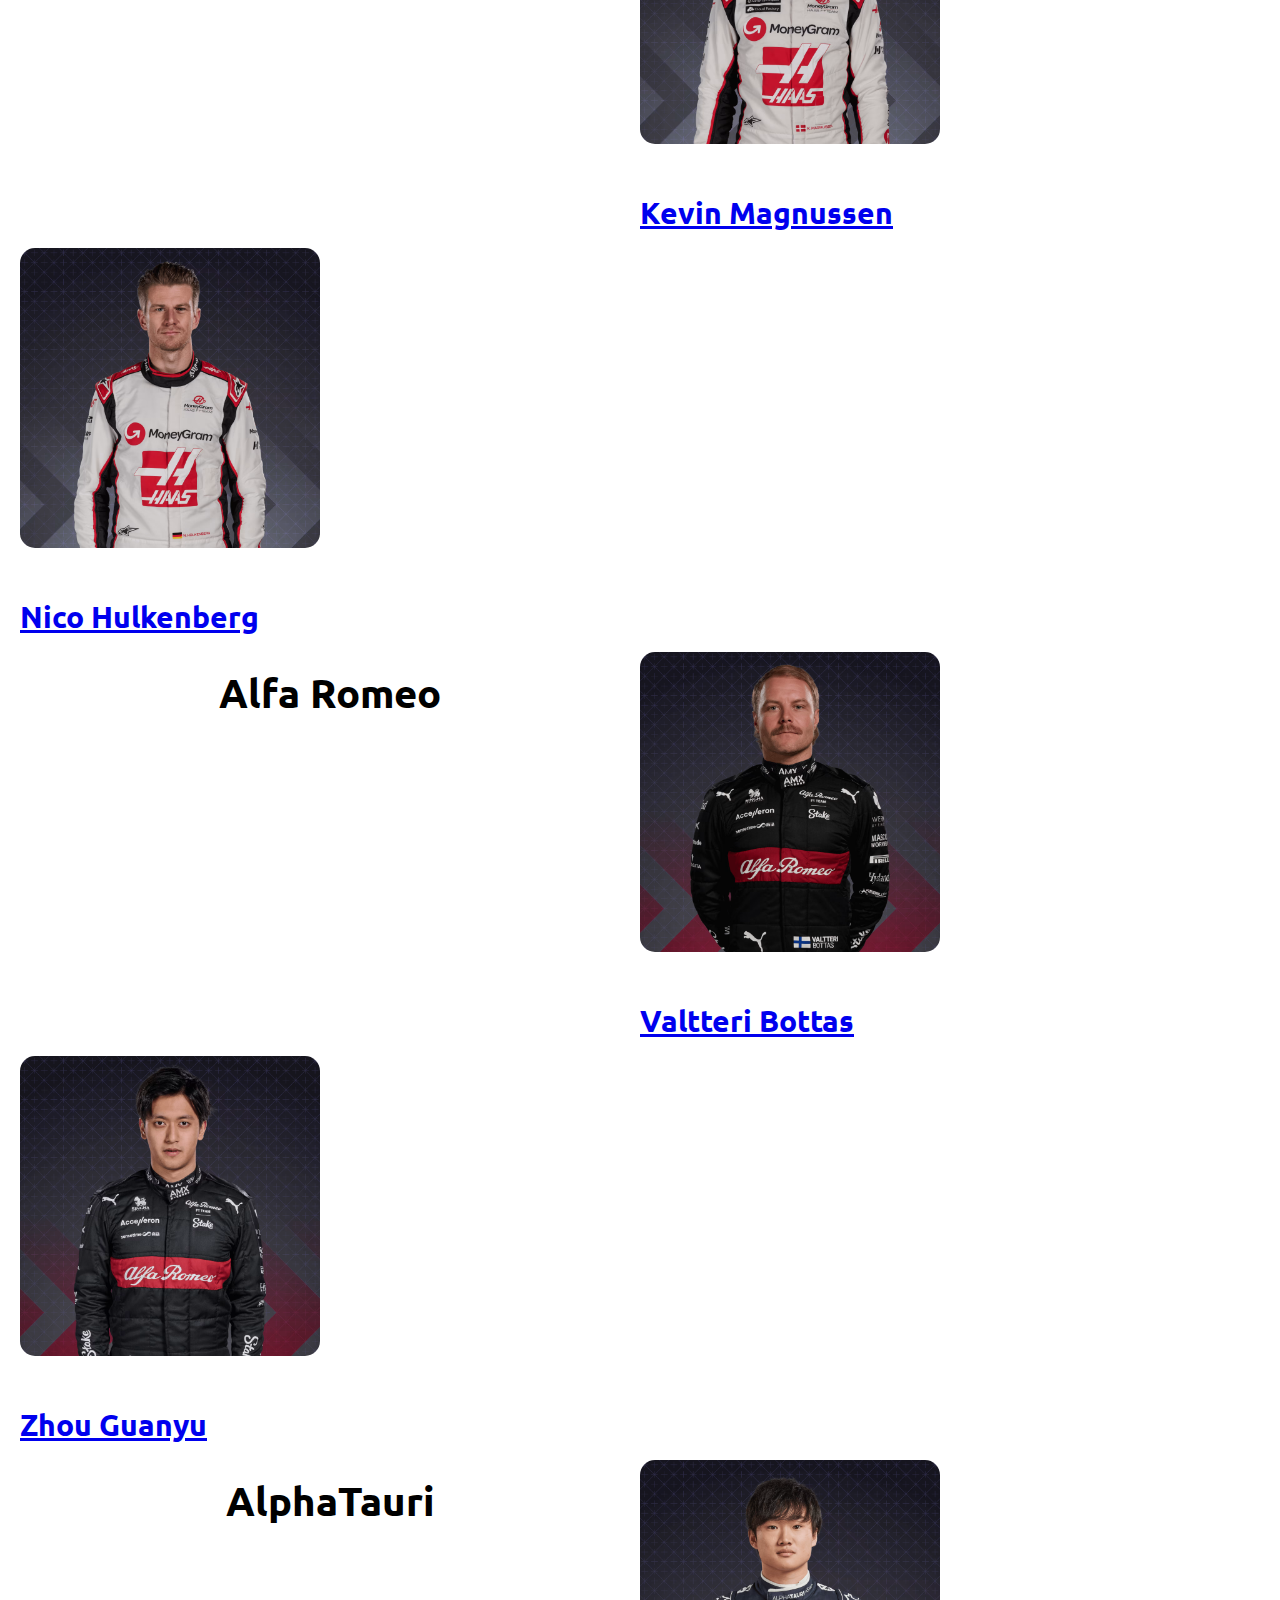
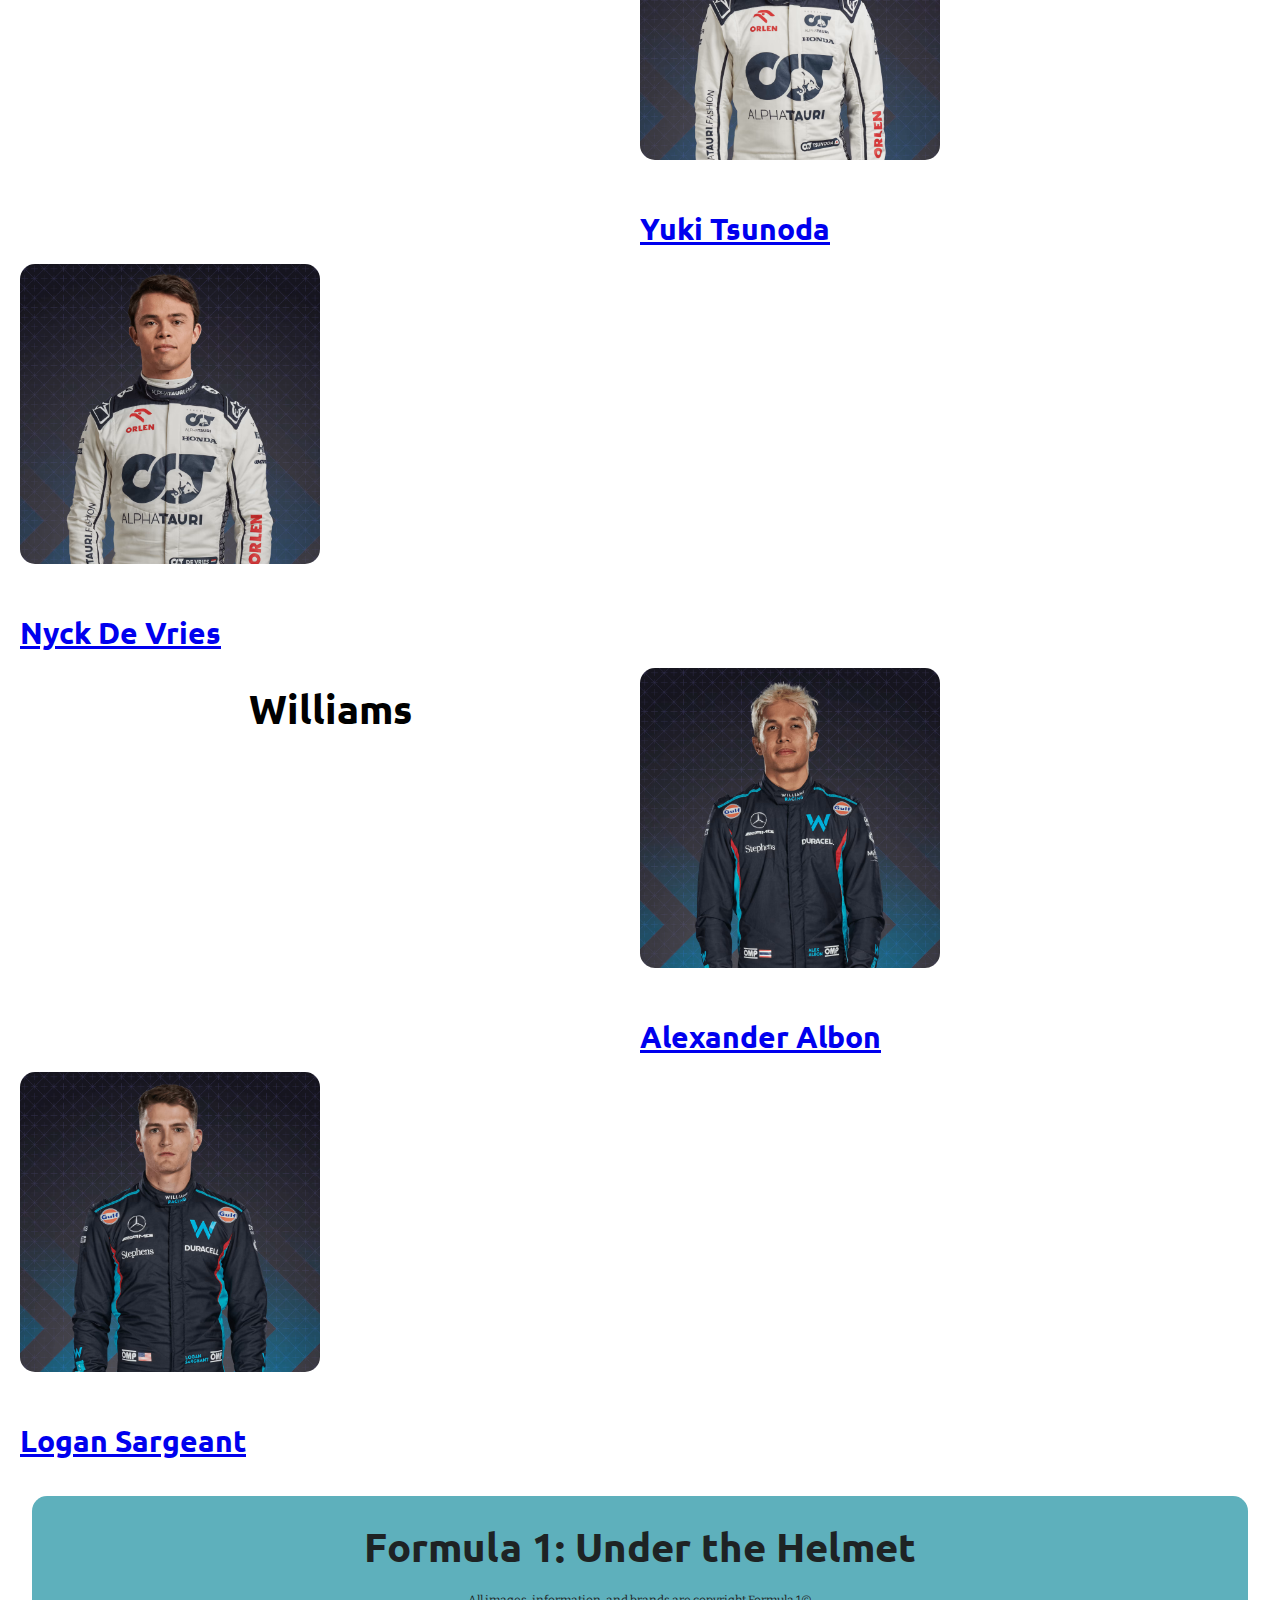
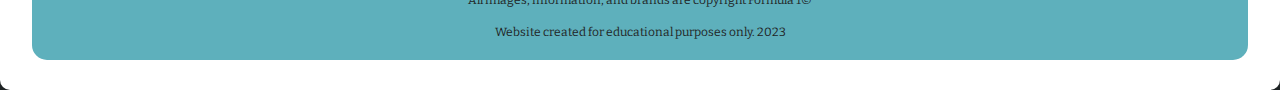
==== commit 34db2ebc: "fixing driver grid" ====
--- a/index.html
+++ b/index.html
@@ -41,7 +41,7 @@
             <h2>Red Bull Racing</h2>
             <div class="team">
                 <img src="images/verstappen.png" class="roundedCorners" alt="Max Verstappen of Red Bull Racing in racing suit" height="300">
-                <a href="drivers/verstappen.html"><h3>Max Verstappen</h3></a>
+                <a href="drivers/verstappen.html" class="firstColumn"><h3>Max Verstappen</h3></a>
             
                 <img src="images/perez.png" class="roundedCorners secondColumn" alt="Sergio Perez of Red Bull Racing in racing suit" height="300">
                 <a href="drivers/perez.html" class="secondColumn"><h3>Sergio Perez</h3></a>
--- a/styles.css
+++ b/styles.css
@@ -190,6 +190,11 @@
     grid-column: 2 / 3;
 }
 
+.firstColumn {
+    grid-column: 1 / 2;
+    grid-row: 2 / 3;
+}
+
 .roundedCorners {
     border-radius: 15px;
 }
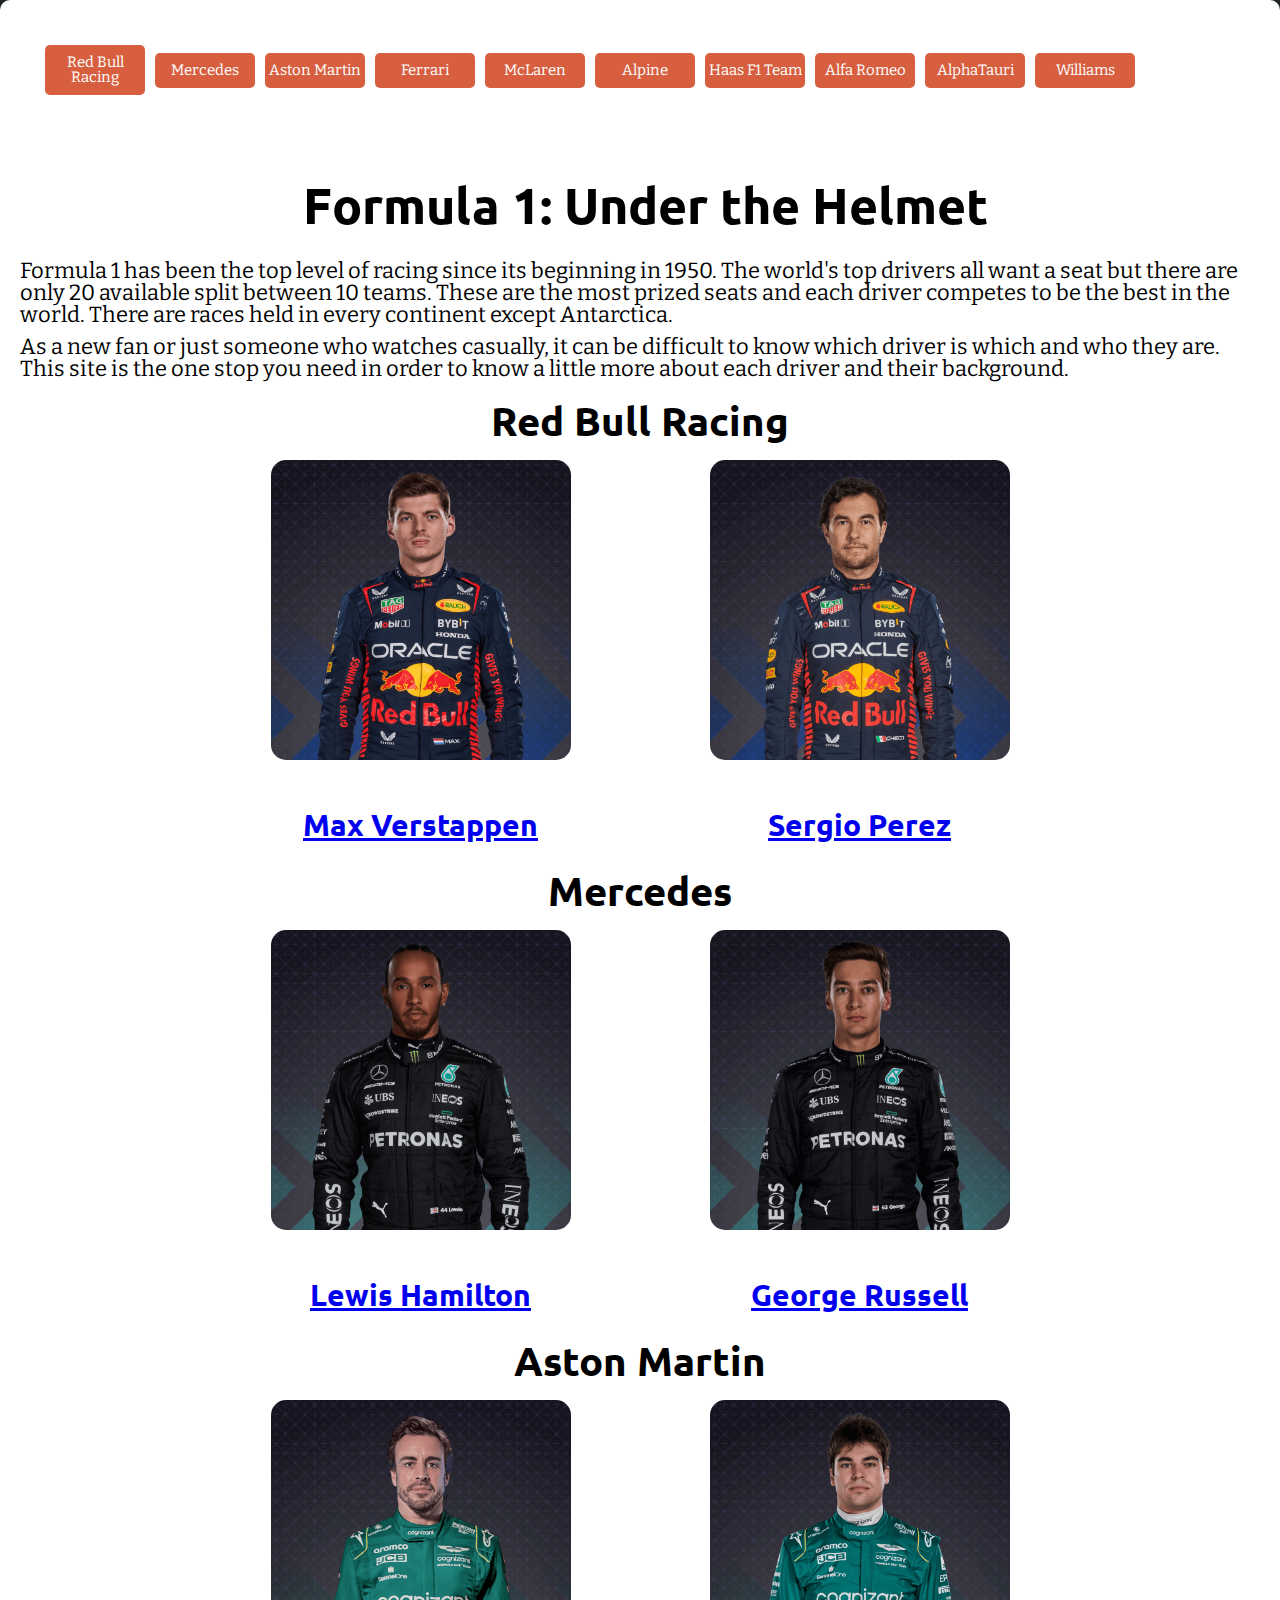
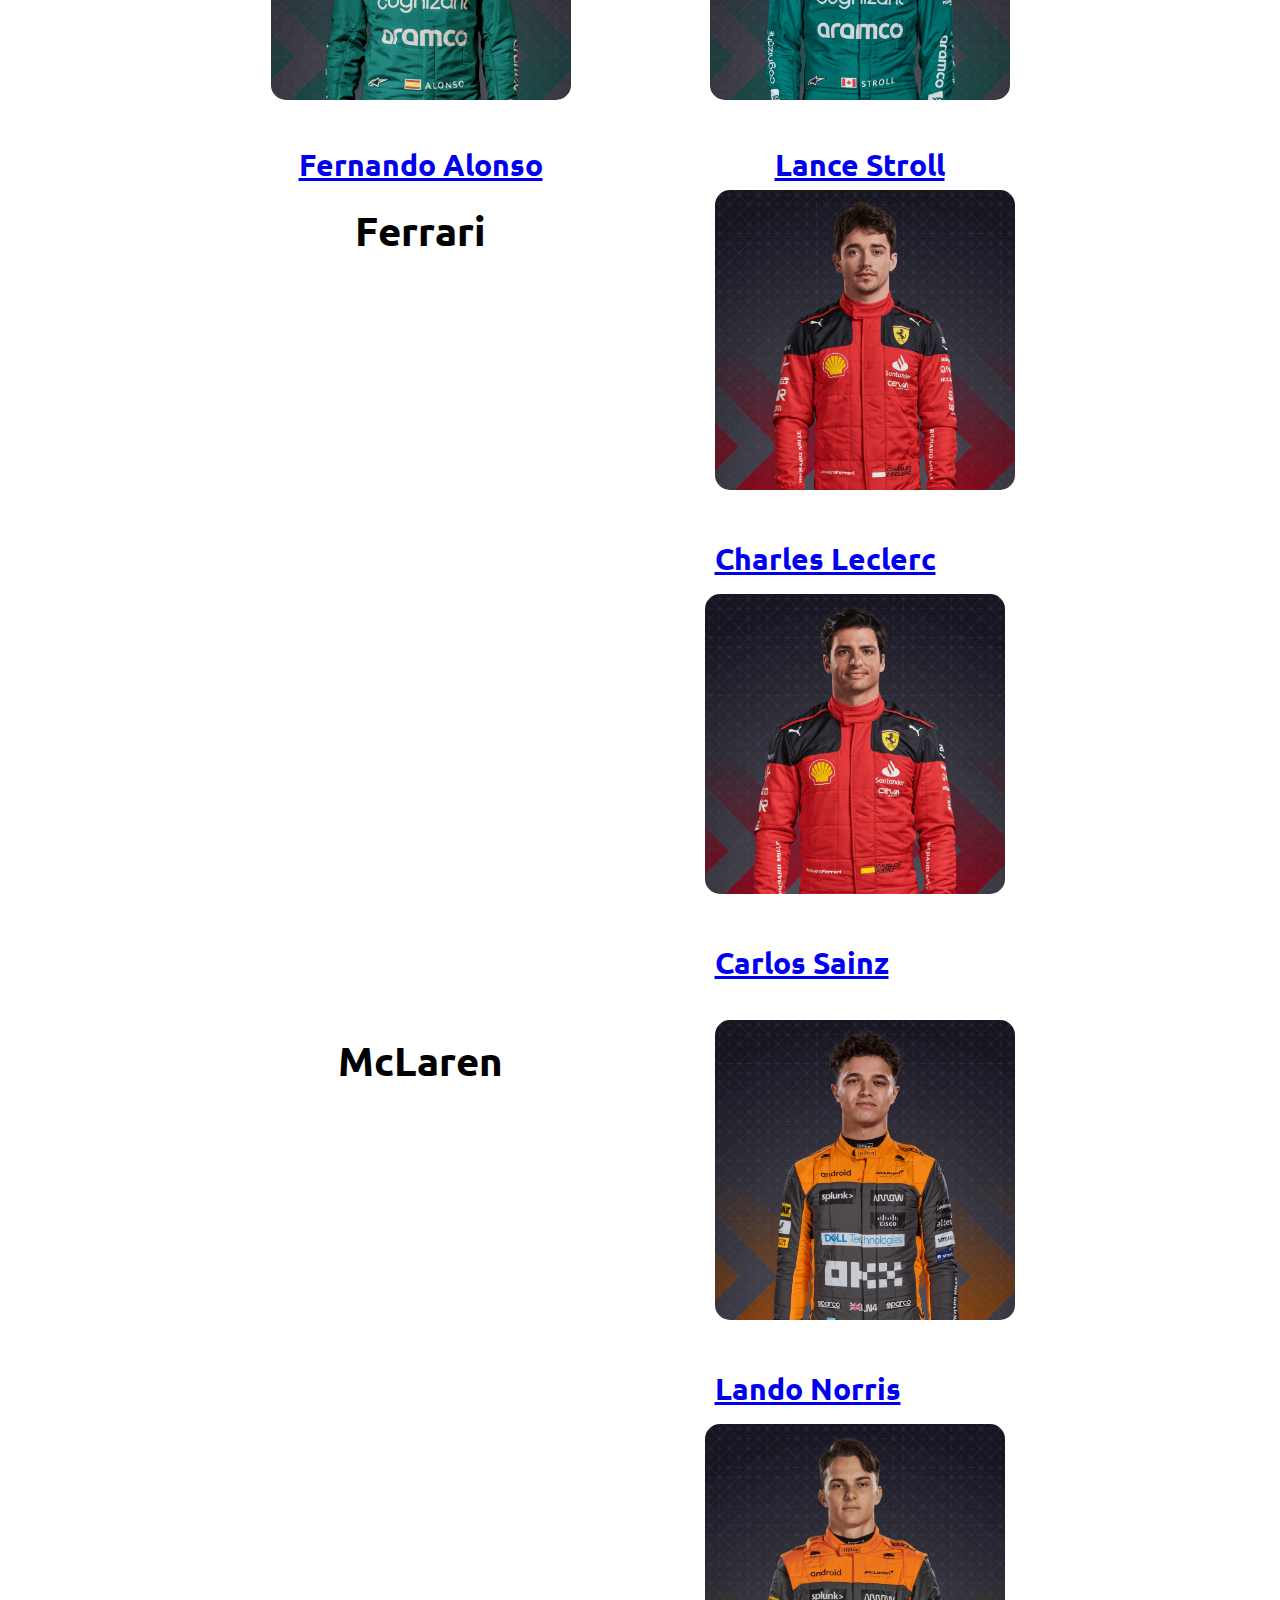
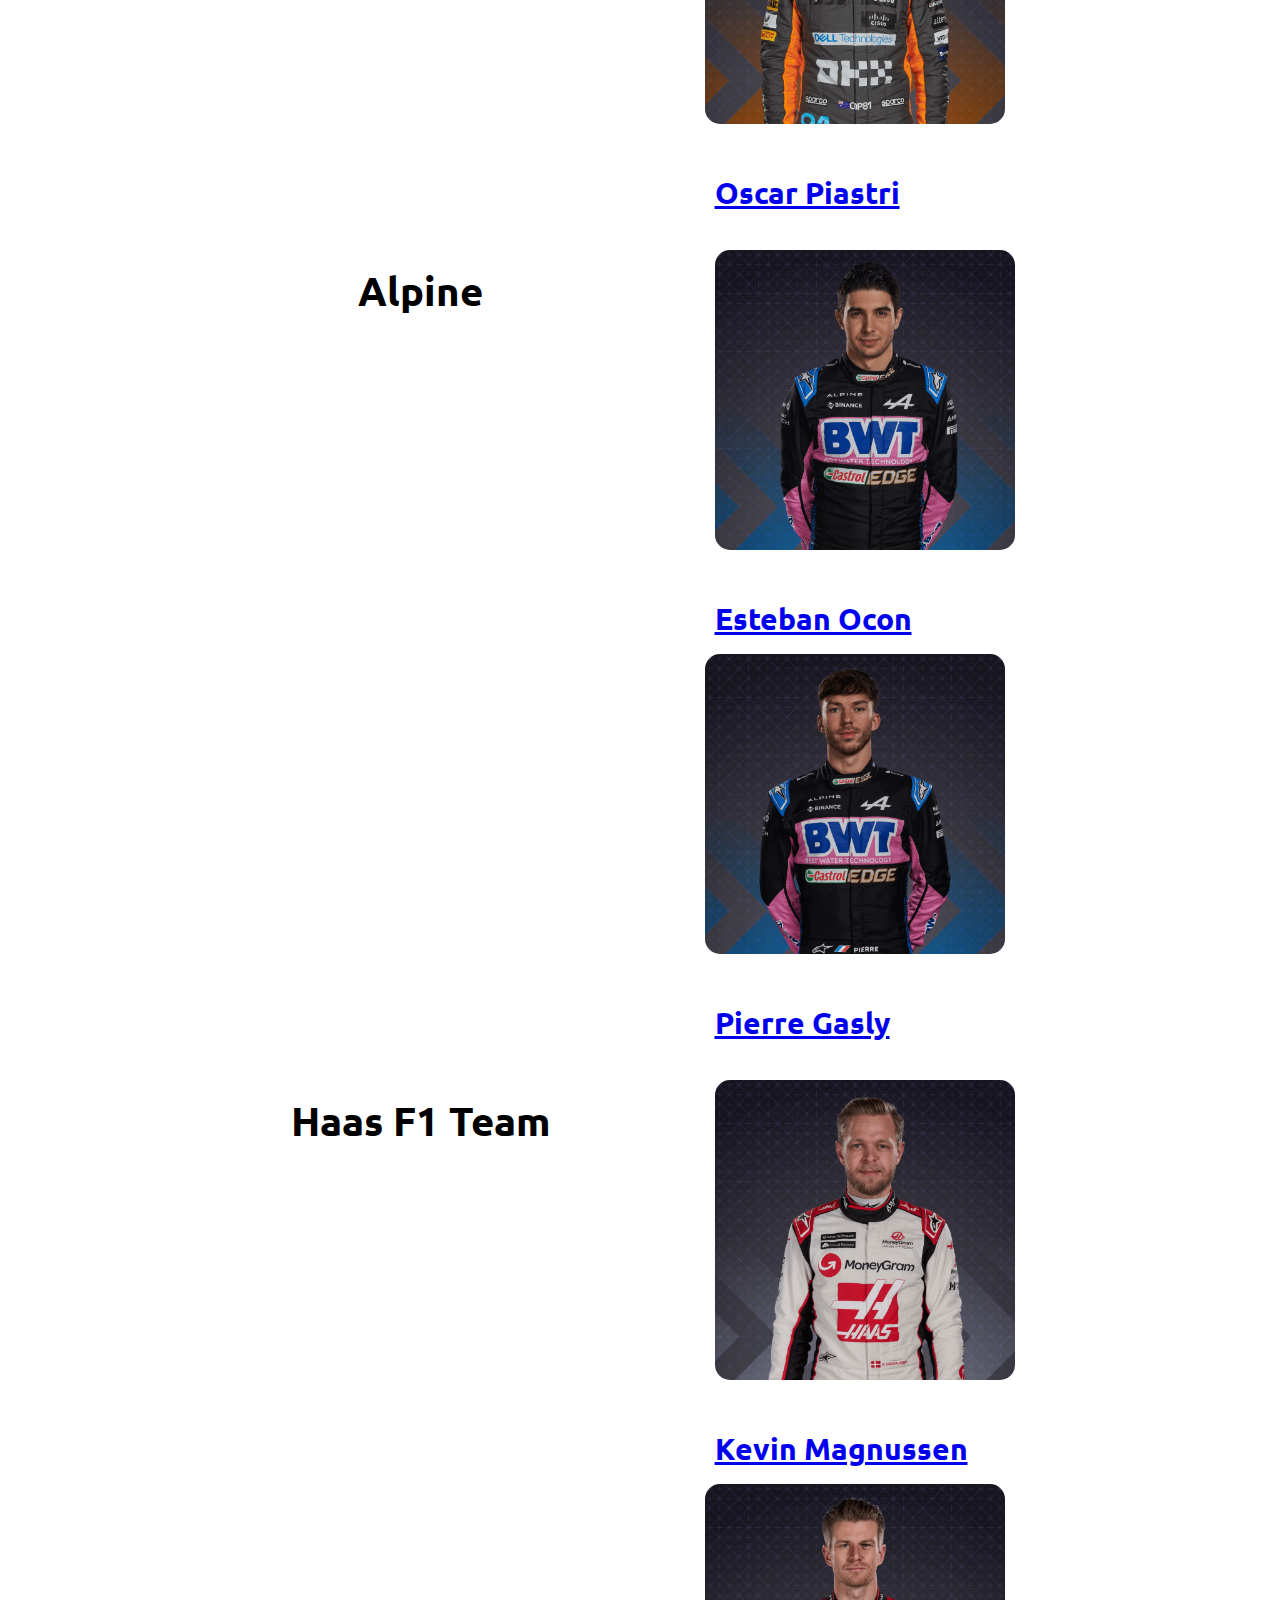
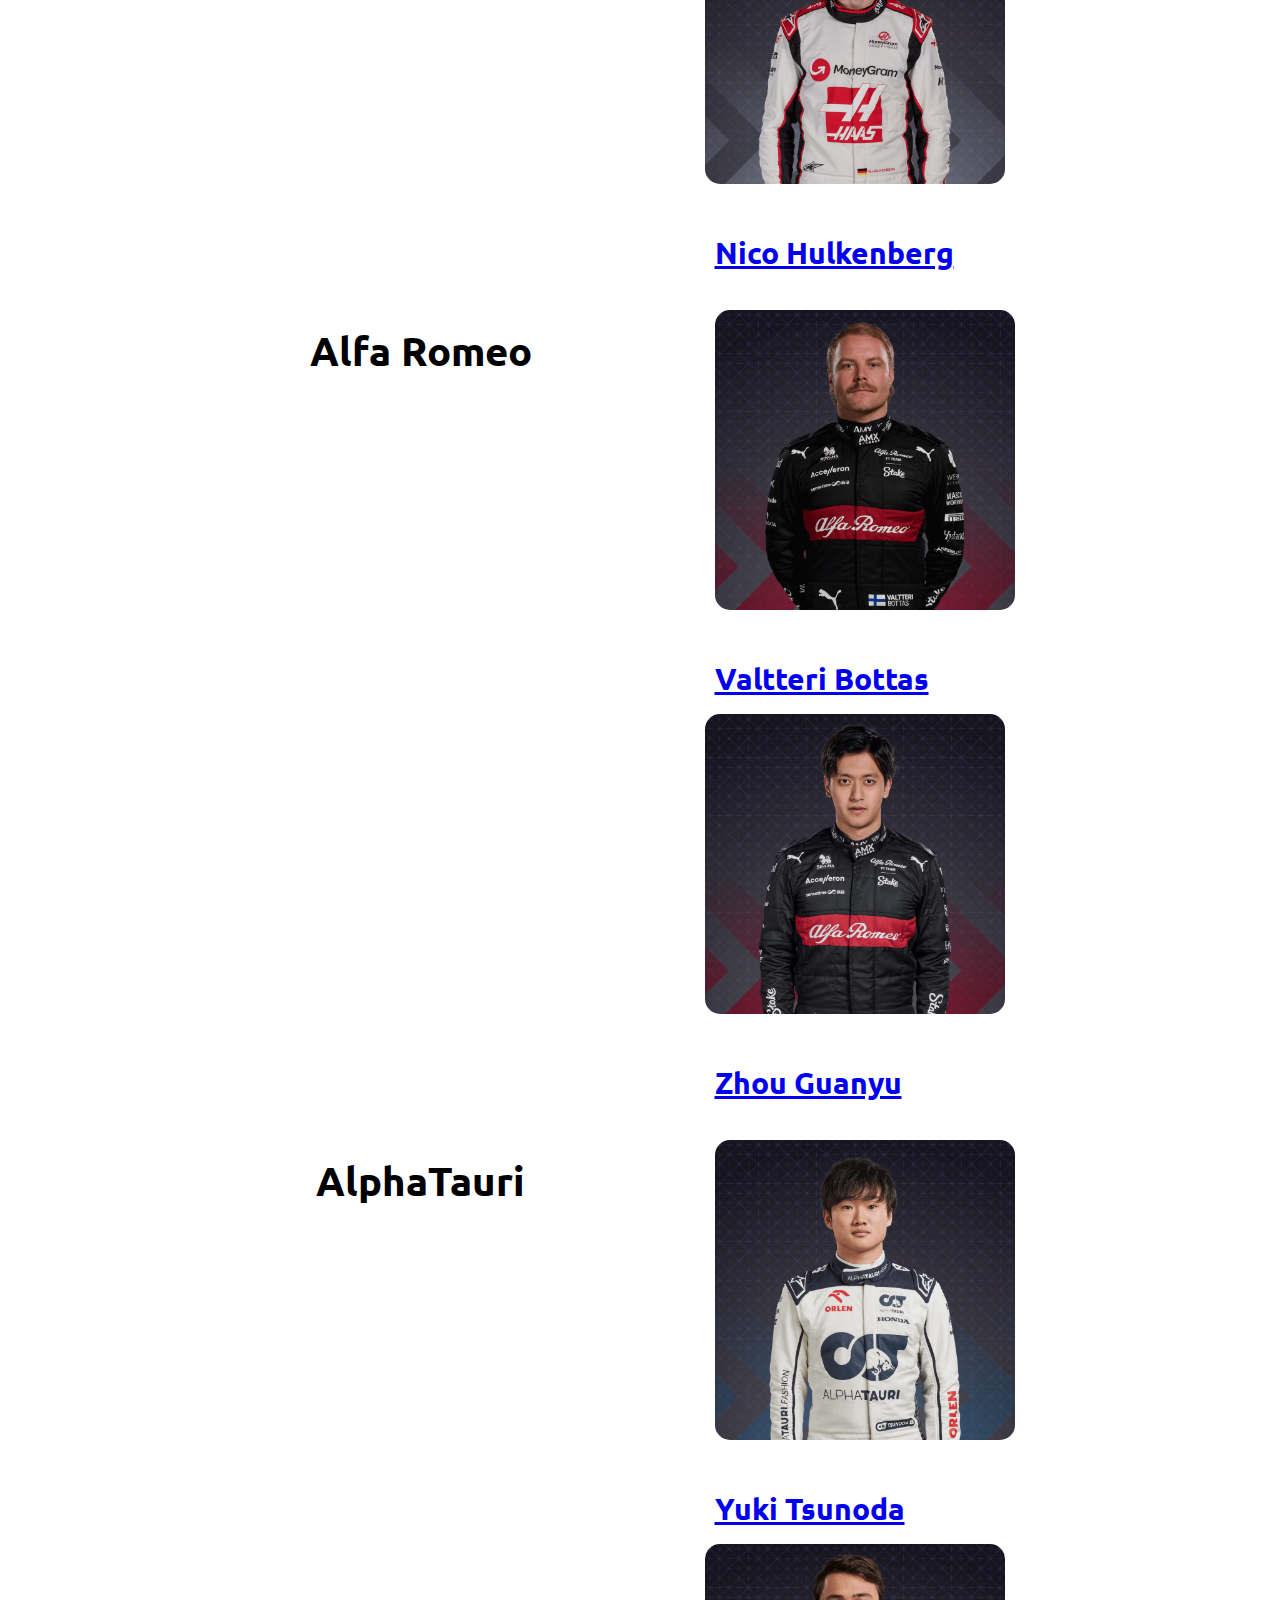
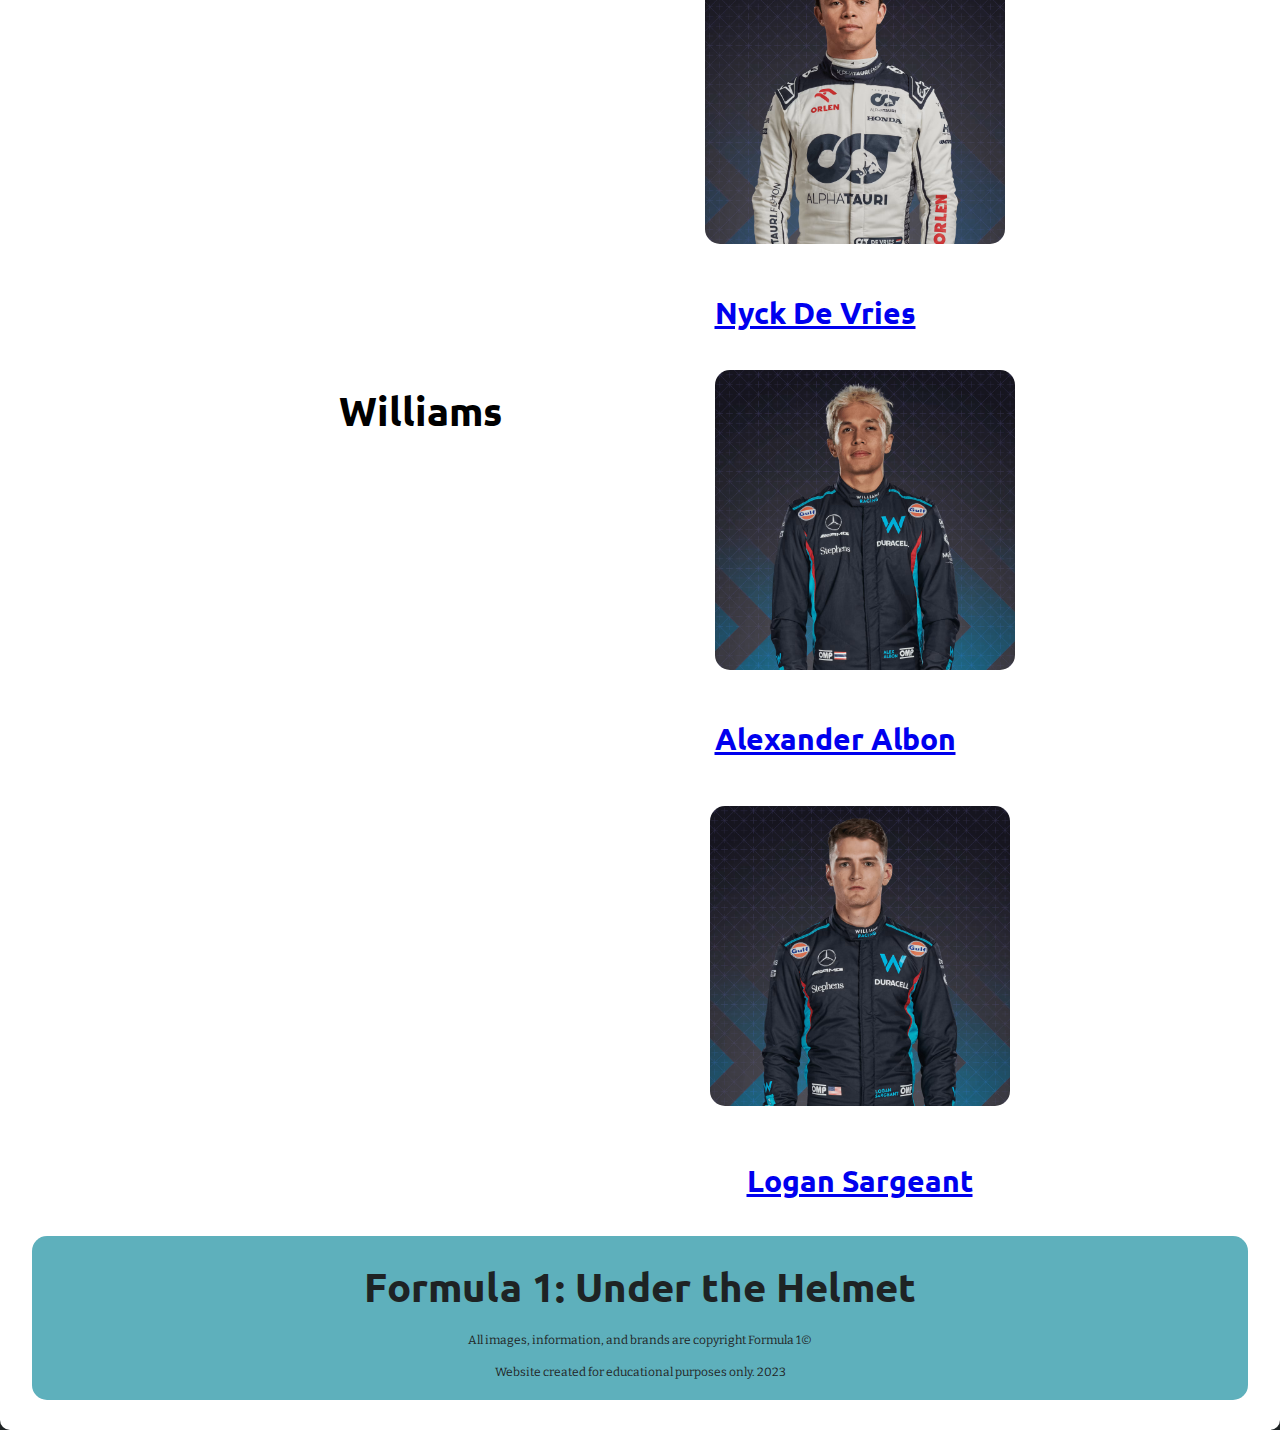
==== commit 9d2fd75d: "finishing driver grid" ====
--- a/index.html
+++ b/index.html
@@ -52,10 +52,10 @@
             <h2>Mercedes</h2>
             <div class="team">
                 <img src="images/hamilton.png" class="roundedCorners" alt="Lewis Hamilton of Mercedes in racing suit" height="300">
-                <a href="drivers/hamilton.html"><h3>Lewis Hamilton</h3></a>
+                <a href="drivers/hamilton.html" class="firstColumn"><h3>Lewis Hamilton</h3></a>
             
-                <img src="images/russell.png" class="roundedCorners" alt="George Russell of Mercedes in racing suit" height="300">
-                <a href="drivers/russell.html"><h3>George Russell</h3></a>
+                <img src="images/russell.png" class="roundedCorners secondColumn" alt="George Russell of Mercedes in racing suit" height="300">
+                <a href="drivers/russell.html" class="secondColumn"><h3>George Russell</h3></a>
             </div>
         </section>
 
@@ -63,10 +63,10 @@
             <h2>Aston Martin</h2>
             <div class="team">
                 <img src="images/alonso.png" class="roundedCorners" alt="Fernando Alonso of Aston Martin in racing suit" height="300">
-                <a href="drivers/alonso.html"><h3>Fernando Alonso</h3></a>
+                <a href="drivers/alonso.html" class="firstColumn"><h3>Fernando Alonso</h3></a>
             
-                <img src="images/stroll.png" class="roundedCorners" alt="Lance Stroll of Aston Martin in racing suit" height="300">
-                <a href="drivers/stroll.html"><h3>Lance Stroll</h3></a>
+                <img src="images/stroll.png" class="roundedCorners secondColumn" alt="Lance Stroll of Aston Martin in racing suit" height="300">
+                <a href="drivers/stroll.html" class="secondColumn"><h3>Lance Stroll</h3></a>
             </div>
         </section>
 
@@ -74,11 +74,10 @@
             <h2>Ferrari</h2>
             <div>
                 <img src="images/leclerc.png" class="roundedCorners" alt="Charles Leclerc of Ferrari in racing suit" height="300">
-                <a href="drivers/leclerc.html"><h3>Charles Leclerc</h3></a>
-            </div>
-            <div>
-                <img src="images/sainz.png" class="roundedCorners" alt="Carlos Sainz of Ferrari in racing suit" height="300">
-                <a href="drivers/sainz.html"><h3>Carlos Sainz</h3></a>
+                <a href="drivers/leclerc.html" class="firstColumn"><h3>Charles Leclerc</h3></a>
+            
+                <img src="images/sainz.png" class="roundedCorners secondColumn" alt="Carlos Sainz of Ferrari in racing suit" height="300">
+                <a href="drivers/sainz.html" class="secondColumn"><h3>Carlos Sainz</h3></a>
             </div>
         </section>
 
@@ -86,11 +85,10 @@
             <h2>McLaren</h2>
             <div>
                 <img src="images/norris.png" class="roundedCorners" alt="Lando Norris of McLaren in racing suit" height="300">
-                <a href="drivers/norris.html"><h3>Lando Norris</h3></a>
-            </div>
-            <div>
-                <img src="images/piastri.png" class="roundedCorners" alt="Oscar Piastri of McLaren in racing suit" height="300">
-                <a href="drivers/piastri.html"><h3>Oscar Piastri</h3></a>
+                <a href="drivers/norris.html" class="firstColumn"><h3>Lando Norris</h3></a>
+            
+                <img src="images/piastri.png" class="roundedCorners secondColumn" alt="Oscar Piastri of McLaren in racing suit" height="300">
+                <a href="drivers/piastri.html" class="secondColumn"><h3>Oscar Piastri</h3></a>
             </div>
         </section>
 
@@ -98,11 +96,10 @@
             <h2>Alpine</h2>
             <div>
                 <img src="images/ocon.png" class="roundedCorners" alt="Esteban Ocon of Alpine in racing suit" height="300">
-                <a href="drivers/ocon.html"><h3>Esteban Ocon</h3></a>
-            </div>
-            <div>
-                <img src="images/gasly.png" class="roundedCorners" alt="Pierre Gasly of Alpine in racing suit" height="300">
-                <a href="drivers/gasly.html"><h3>Pierre Gasly</h3></a>
+                <a href="drivers/ocon.html" class="firstColumn"><h3>Esteban Ocon</h3></a>
+            
+                <img src="images/gasly.png" class="roundedCorners secondColumn" alt="Pierre Gasly of Alpine in racing suit" height="300">
+                <a href="drivers/gasly.html" class="secondColumn"><h3>Pierre Gasly</h3></a>
             </div>
         </section>
 
@@ -110,11 +107,10 @@
             <h2>Haas F1 Team</h2>
             <div>
                 <img src="images/magnussen.png" class="roundedCorners" alt="Kevin Magnussen of Haas F1 Team in racing suit" height="300">
-                <a href="drivers/magnussen.html"><h3>Kevin Magnussen</h3></a>
-            </div>
-            <div>
-                <img src="images/hulkenberg.png" class="roundedCorners" alt="Nico Hulkenberg of Haas F1 Team in racing suit" height="300">
-                <a href="drivers/hulkenberg.html"><h3>Nico Hulkenberg</h3></a>
+                <a href="drivers/magnussen.html" class="firstColumn"><h3>Kevin Magnussen</h3></a>
+            
+                <img src="images/hulkenberg.png" class="roundedCorners secondColumn" alt="Nico Hulkenberg of Haas F1 Team in racing suit" height="300">
+                <a href="drivers/hulkenberg.html" class="secondColumn"><h3>Nico Hulkenberg</h3></a>
             </div>
         </section>
 
@@ -122,11 +118,10 @@
             <h2>Alfa Romeo</h2>
             <div>
                 <img src="images/bottas.png" class="roundedCorners" alt="Valtteri Bottas of Alfa Romeo in racing suit" height="300">
-                <a href="drivers/bottas.html"><h3>Valtteri Bottas</h3></a>
-            </div>
-            <div>
-                <img src="images/zhou.png" class="roundedCorners" alt="Zhou Guanyu of Alfa Romeo in racing suit" height="300">
-                <a href="drivers/zhou.html"><h3>Zhou Guanyu</h3></a>
+                <a href="drivers/bottas.html" class="firstColumn"><h3>Valtteri Bottas</h3></a>
+            
+                <img src="images/zhou.png" class="roundedCorners secondColumn" alt="Zhou Guanyu of Alfa Romeo in racing suit" height="300">
+                <a href="drivers/zhou.html" class="secondColumn"><h3>Zhou Guanyu</h3></a>
             </div>
         </section>
 
@@ -134,11 +129,10 @@
             <h2>AlphaTauri</h2>
             <div>
                 <img src="images/tsunoda.png" class="roundedCorners" alt="Yuki Tsunoda of AlphaTauri in racing suit" height="300">
-                <a href="drivers/tsunoda.html"><h3>Yuki Tsunoda</h3></a>
-            </div>
-            <div>
-                <img src="images/deVries.png" class="roundedCorners" alt="Nyck De Vries of AlphaTauri in racing suit" height="300">
-                <a href="drivers/deVries.html"><h3>Nyck De Vries</h3></a>
+                <a href="drivers/tsunoda.html" class="firstColumn"><h3>Yuki Tsunoda</h3></a>
+            
+                <img src="images/deVries.png" class="roundedCorners secondColumn" alt="Nyck De Vries of AlphaTauri in racing suit" height="300">
+                <a href="drivers/deVries.html" class="secondColumn"><h3>Nyck De Vries</h3></a>
             </div>
         </section>
 
@@ -146,11 +140,11 @@
             <h2>Williams</h2>
             <div>
                 <img src="images/albon.png" class="roundedCorners" alt="Alexander Albon of Williams in racing suit" height="300">
-                <a href="drivers/albon.html"><h3>Alexander Albon</h3></a>
+                <a href="drivers/albon.html" class="firstColumn"><h3>Alexander Albon</h3></a>
             </div>
-            <div>
-                <img src="images/sargeant.png" class="roundedCorners" alt="Logan Sargeant of Williams in racing suit" height="300">
-                <a href="drivers/sargeant.html"><h3>Logan Sargeant</h3></a>
+            
+                <img src="images/sargeant.png" class="roundedCorners secondColumn" alt="Logan Sargeant of Williams in racing suit" height="300">
+                <a href="drivers/sargeant.html" class="secondColumn"><h3>Logan Sargeant</h3></a>
             </div>
         </section>
     </main>
--- a/styles.css
+++ b/styles.css
@@ -184,6 +184,14 @@
 .team {
     display: grid;
     grid-template-columns: repeat(2, 1fr);
+    justify-items: center;
+    gap: 0.5rem;
+    width: 70%;
+    margin: 0 auto;
+}
+
+div a {
+    margin: -0.5rem;
 }
 
 .secondColumn {
@@ -213,5 +221,5 @@
 
 #featured, #contact, footer {
     text-align: center;
-    grid-template-columns: ;
+
 }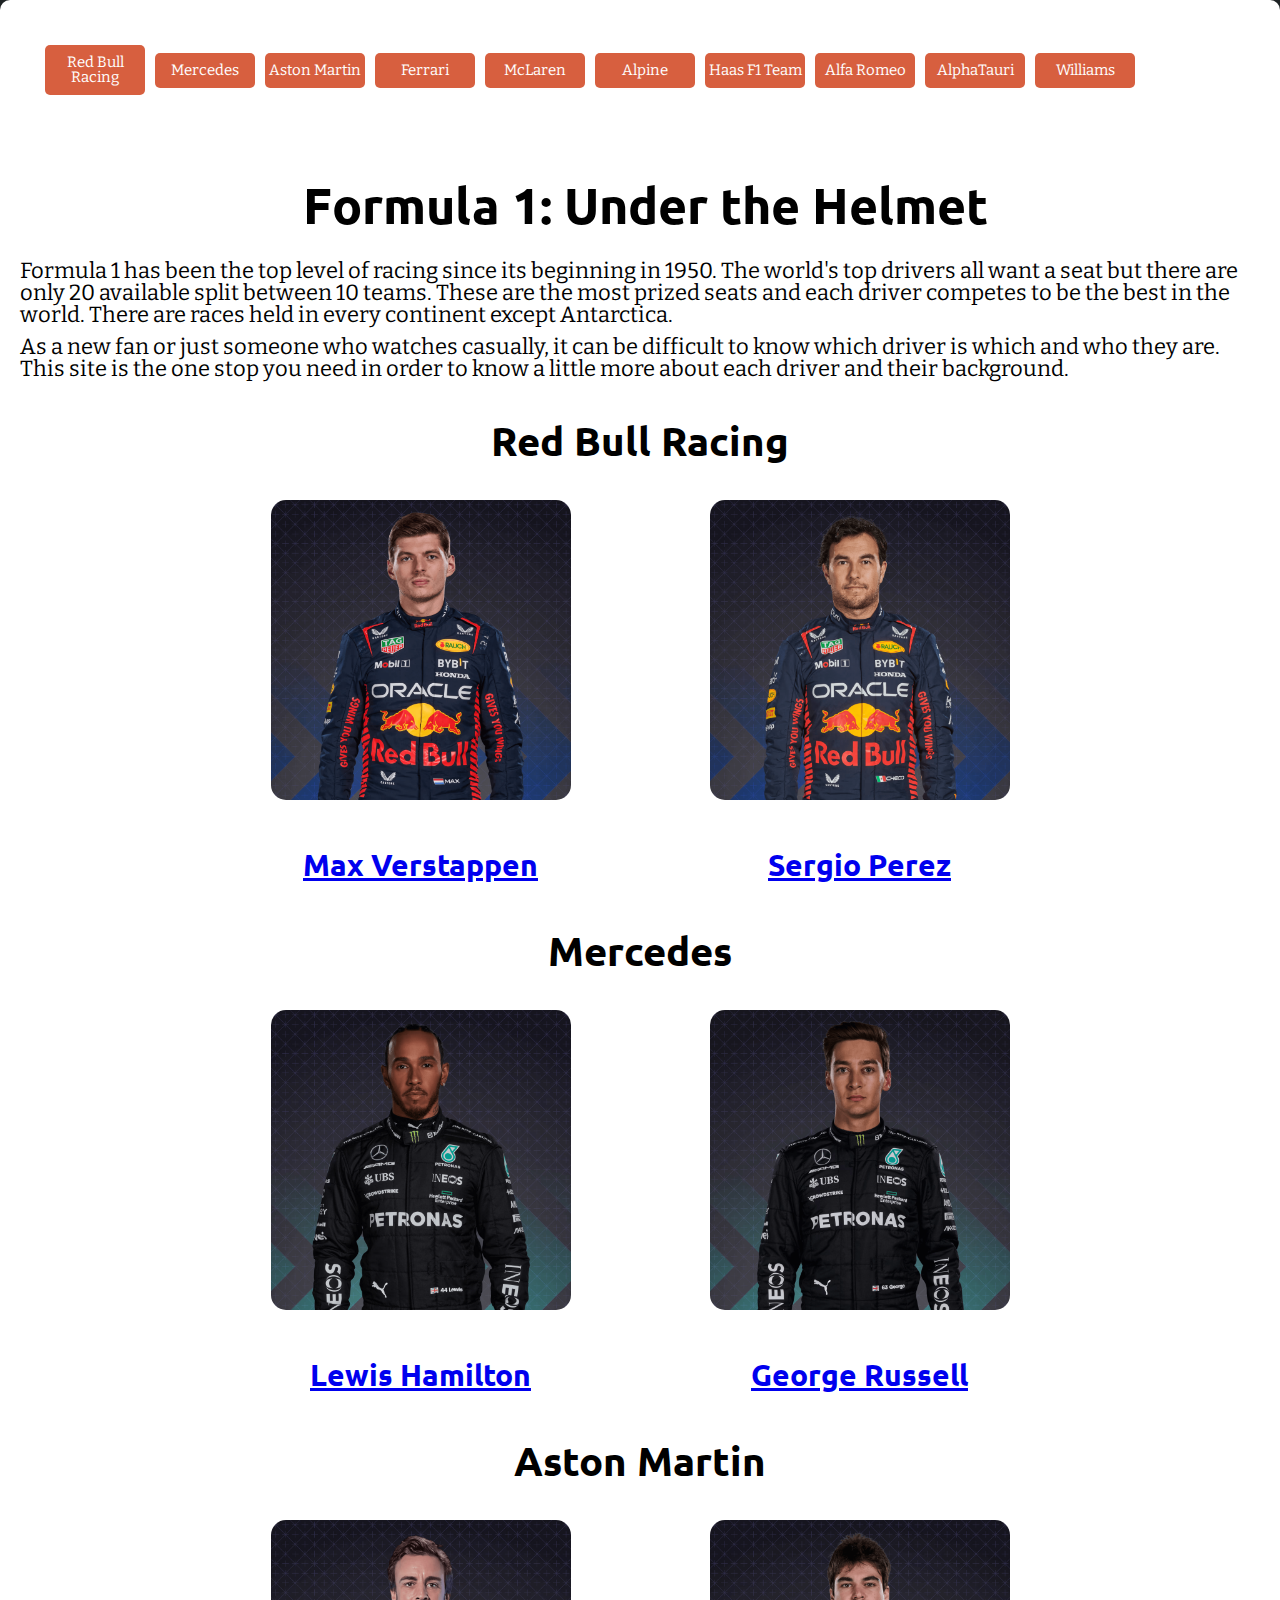
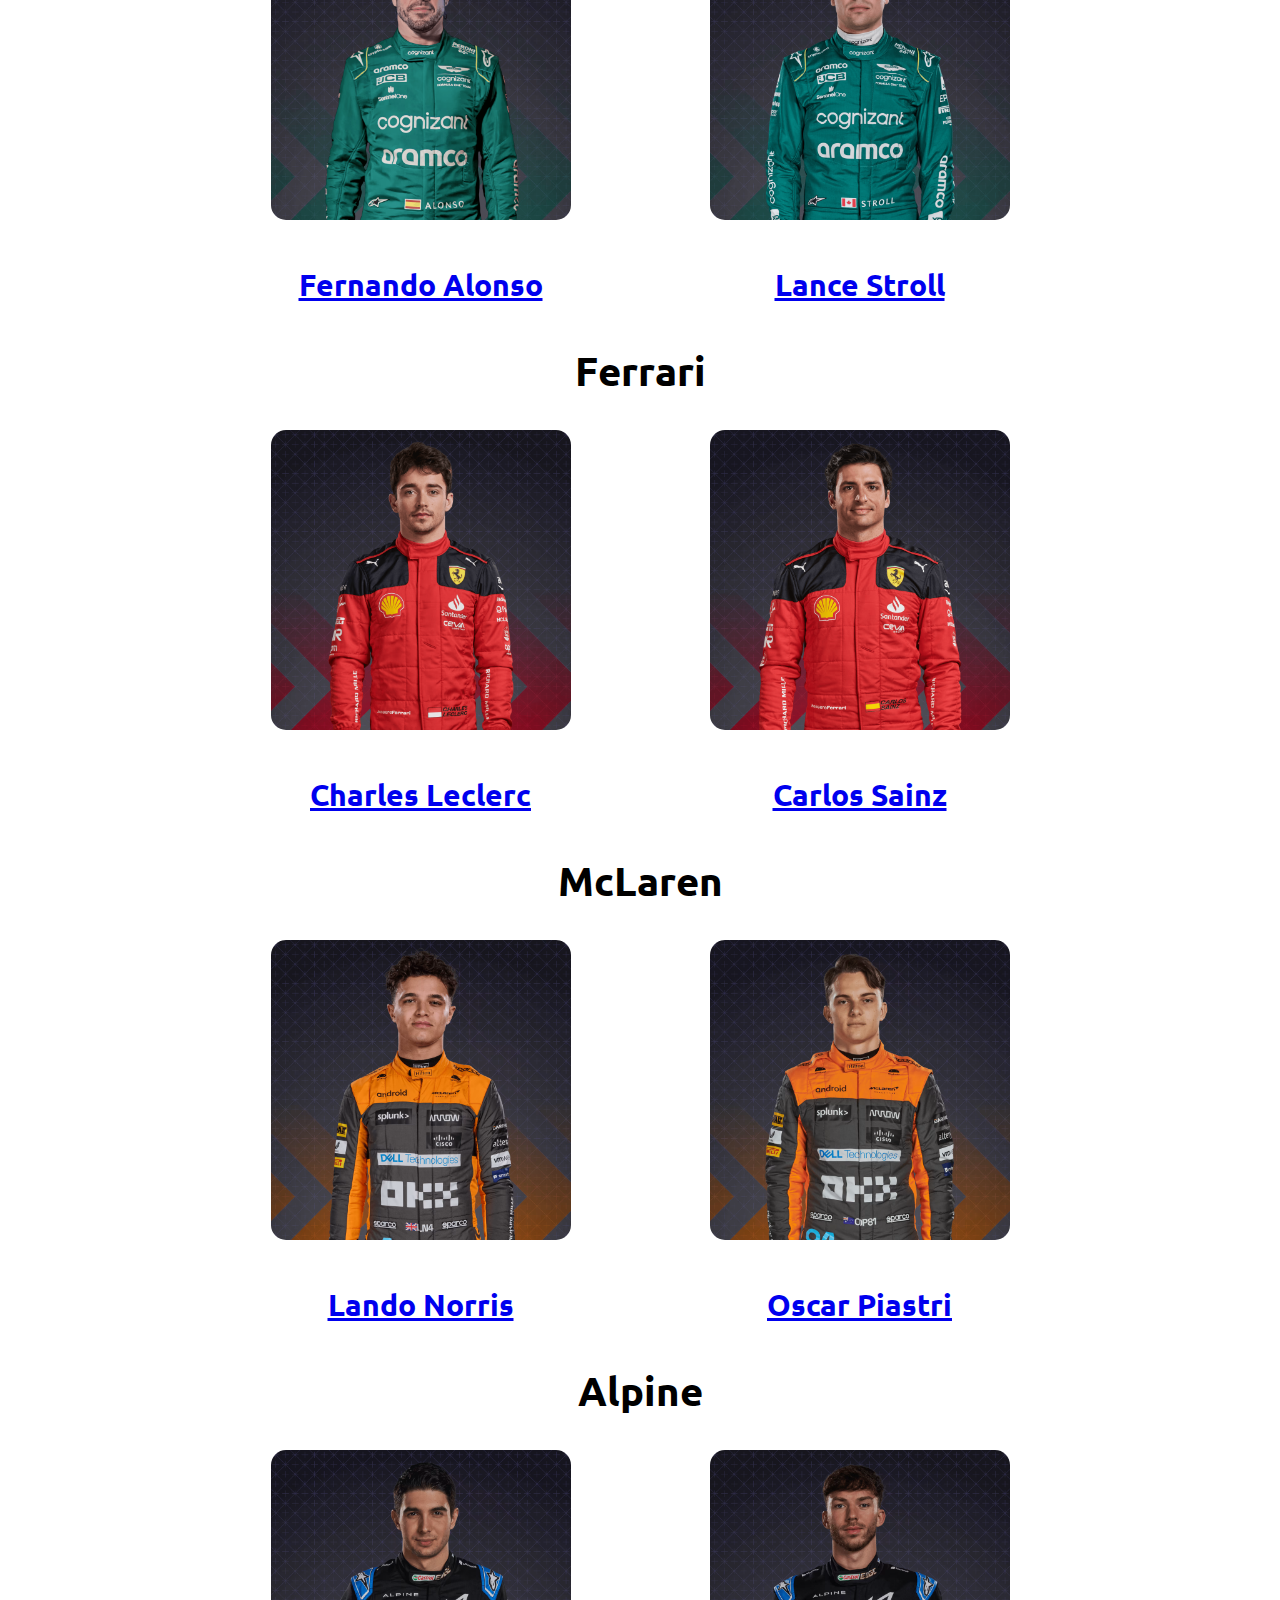
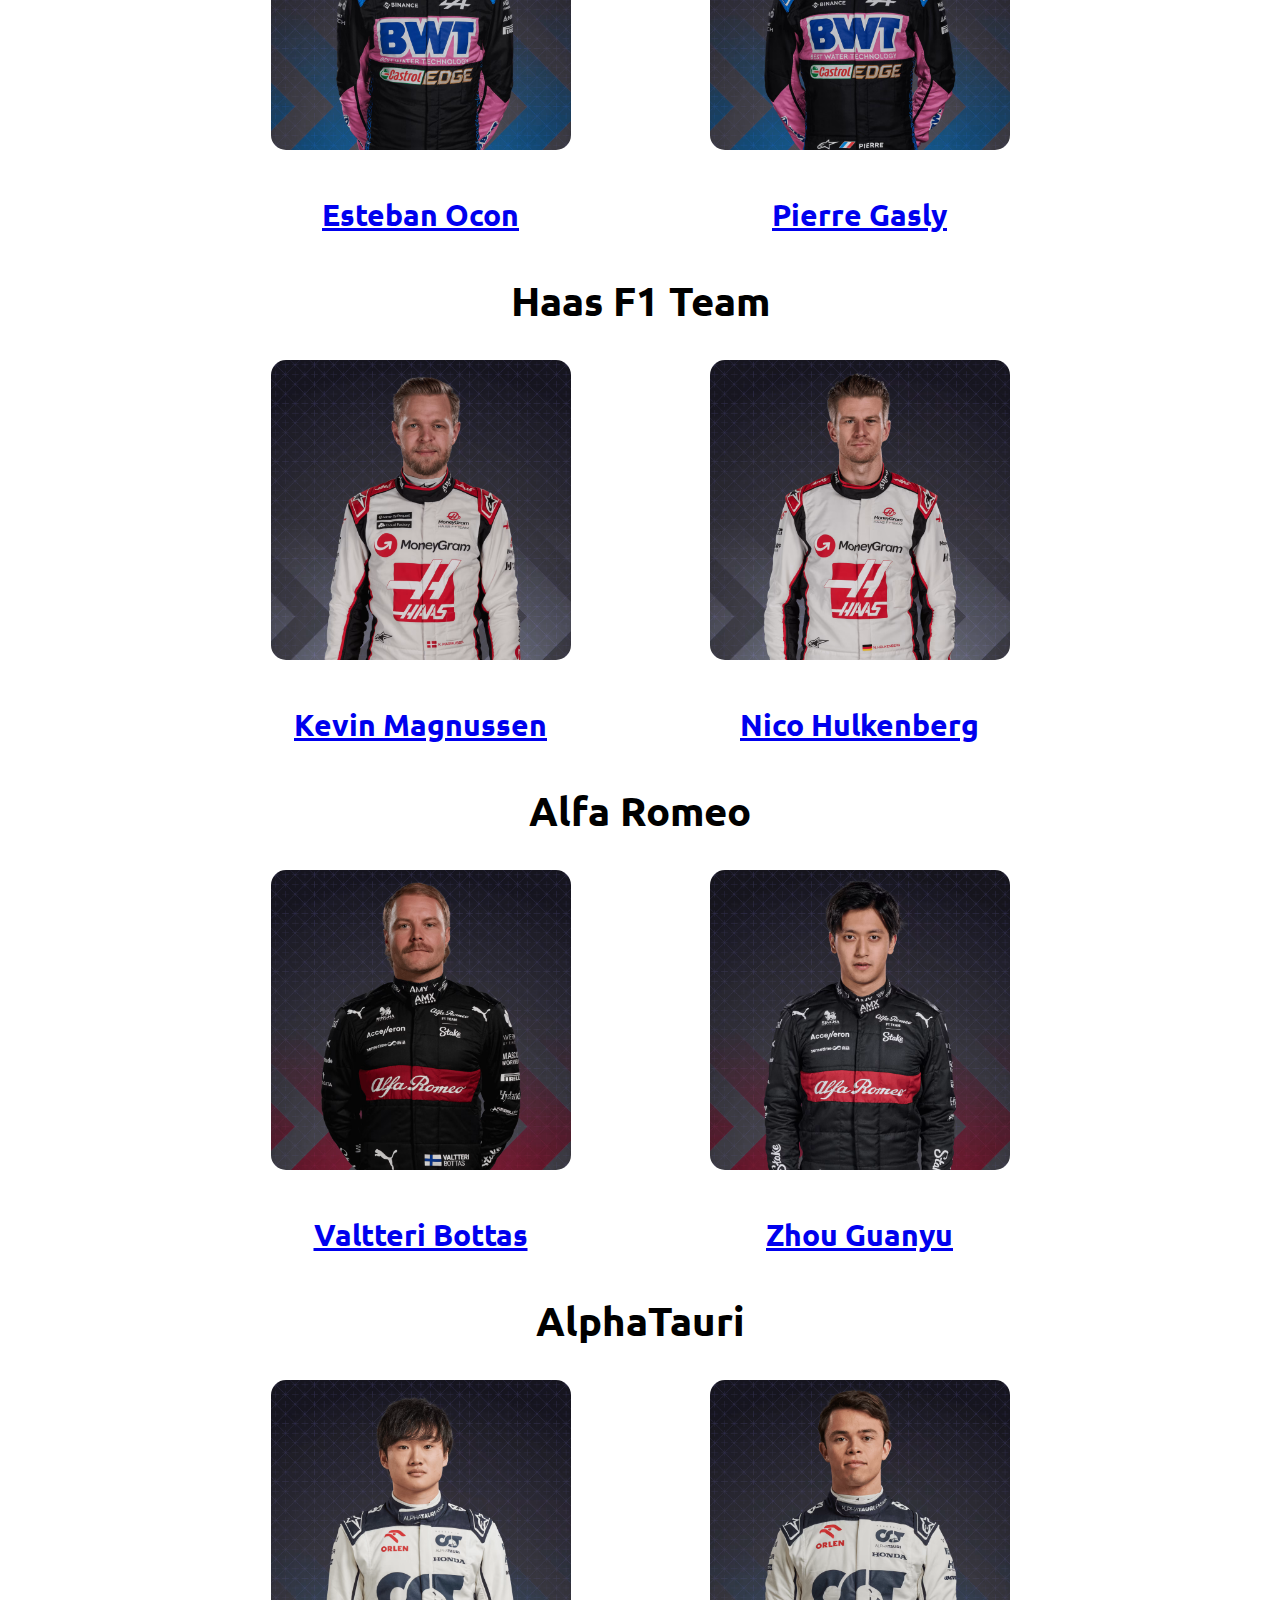
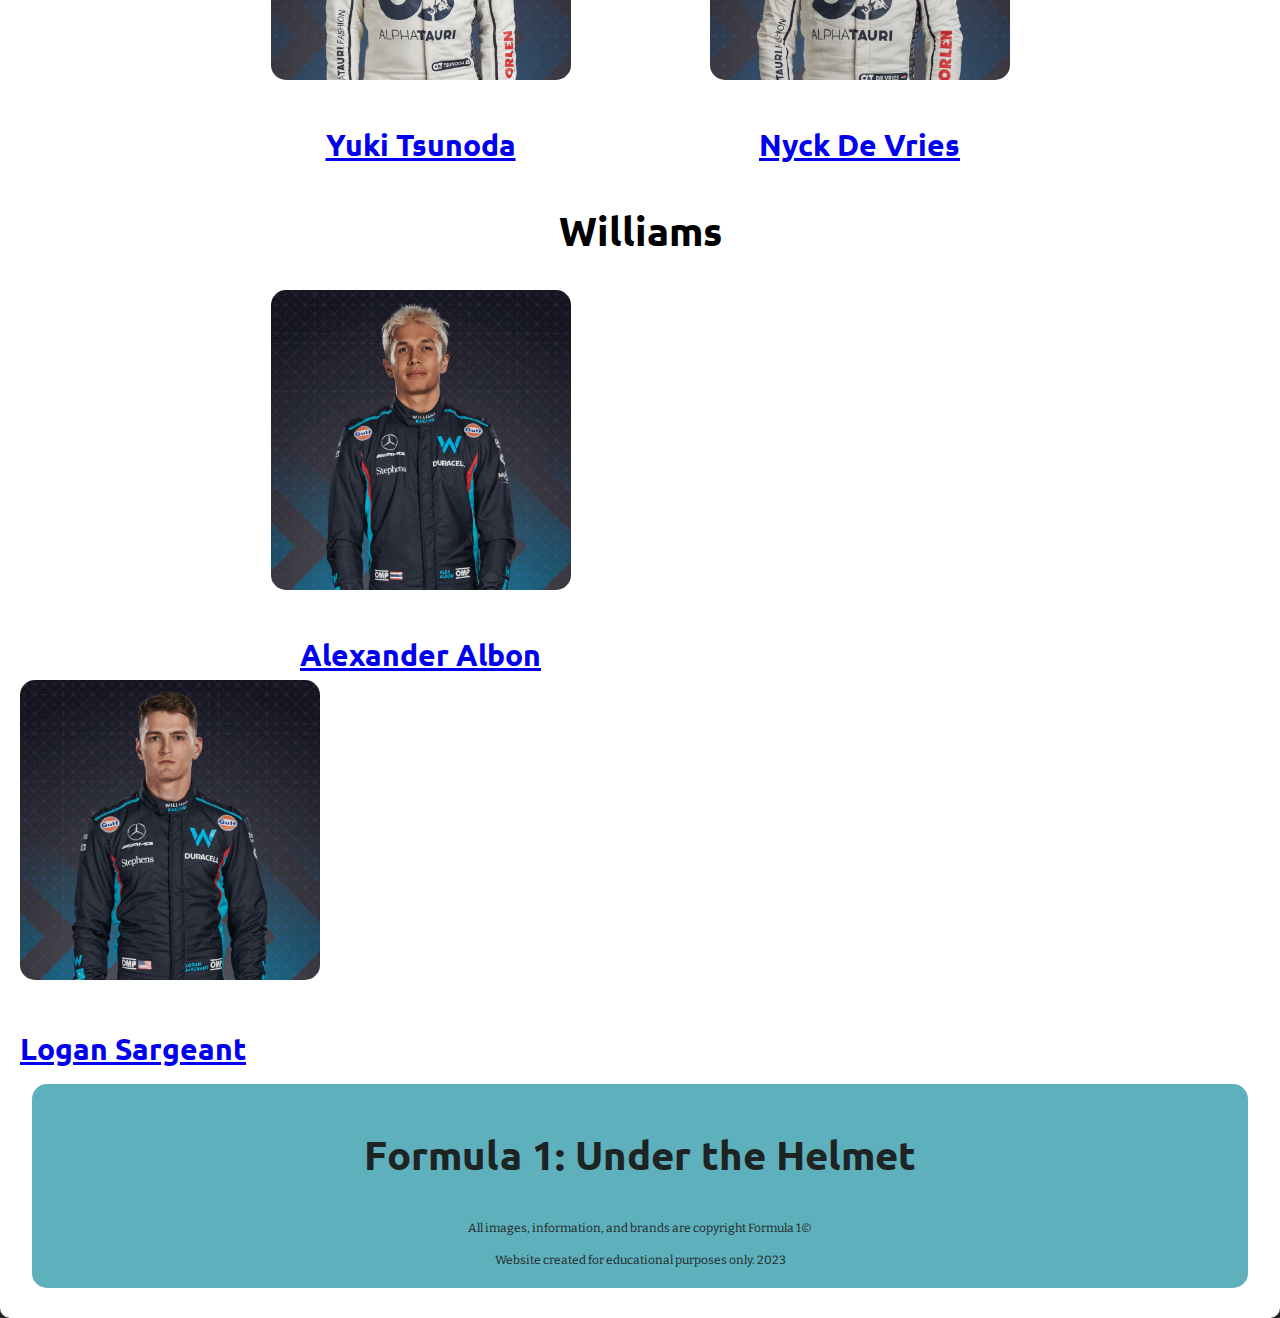
==== commit 06002755: "fixing grid" ====
--- a/index.html
+++ b/index.html
@@ -70,9 +70,9 @@
             </div>
         </section>
 
-        <section id="#ferrari" class="team">
+        <section id="#ferrari">
             <h2>Ferrari</h2>
-            <div>
+            <div class="team">
                 <img src="images/leclerc.png" class="roundedCorners" alt="Charles Leclerc of Ferrari in racing suit" height="300">
                 <a href="drivers/leclerc.html" class="firstColumn"><h3>Charles Leclerc</h3></a>
             
@@ -81,9 +81,9 @@
             </div>
         </section>
 
-        <section id="mcLaren" class="team">
+        <section id="mcLaren">
             <h2>McLaren</h2>
-            <div>
+            <div class="team">
                 <img src="images/norris.png" class="roundedCorners" alt="Lando Norris of McLaren in racing suit" height="300">
                 <a href="drivers/norris.html" class="firstColumn"><h3>Lando Norris</h3></a>
             
@@ -92,9 +92,9 @@
             </div>
         </section>
 
-        <section id="#alpine" class="team">
+        <section id="#alpine">
             <h2>Alpine</h2>
-            <div>
+            <div class="team">
                 <img src="images/ocon.png" class="roundedCorners" alt="Esteban Ocon of Alpine in racing suit" height="300">
                 <a href="drivers/ocon.html" class="firstColumn"><h3>Esteban Ocon</h3></a>
             
@@ -103,9 +103,9 @@
             </div>
         </section>
 
-        <section id="#haas" class="team">
+        <section id="#haas">
             <h2>Haas F1 Team</h2>
-            <div>
+            <div class="team">
                 <img src="images/magnussen.png" class="roundedCorners" alt="Kevin Magnussen of Haas F1 Team in racing suit" height="300">
                 <a href="drivers/magnussen.html" class="firstColumn"><h3>Kevin Magnussen</h3></a>
             
@@ -114,9 +114,9 @@
             </div>
         </section>
 
-        <section id="#alfaRomeo" class="team">
+        <section id="#alfaRomeo">
             <h2>Alfa Romeo</h2>
-            <div>
+            <div class="team">
                 <img src="images/bottas.png" class="roundedCorners" alt="Valtteri Bottas of Alfa Romeo in racing suit" height="300">
                 <a href="drivers/bottas.html" class="firstColumn"><h3>Valtteri Bottas</h3></a>
             
@@ -125,9 +125,9 @@
             </div>
         </section>
 
-        <section id="#alphaTauri" class="team">
+        <section id="#alphaTauri">
             <h2>AlphaTauri</h2>
-            <div>
+            <div class="team">
                 <img src="images/tsunoda.png" class="roundedCorners" alt="Yuki Tsunoda of AlphaTauri in racing suit" height="300">
                 <a href="drivers/tsunoda.html" class="firstColumn"><h3>Yuki Tsunoda</h3></a>
             
@@ -136,9 +136,9 @@
             </div>
         </section>
 
-        <section id="#williams" class="team">
+        <section id="#williams">
             <h2>Williams</h2>
-            <div>
+            <div class="team">
                 <img src="images/albon.png" class="roundedCorners" alt="Alexander Albon of Williams in racing suit" height="300">
                 <a href="drivers/albon.html" class="firstColumn"><h3>Alexander Albon</h3></a>
             </div>
--- a/styles.css
+++ b/styles.css
@@ -95,7 +95,7 @@
 
 h2 {
     font-size: 2rem;
-    margin: 1rem 0rem 1rem 0rem;
+    margin: 2rem 0rem 2rem 0rem;
     text-align: center;
 }
 
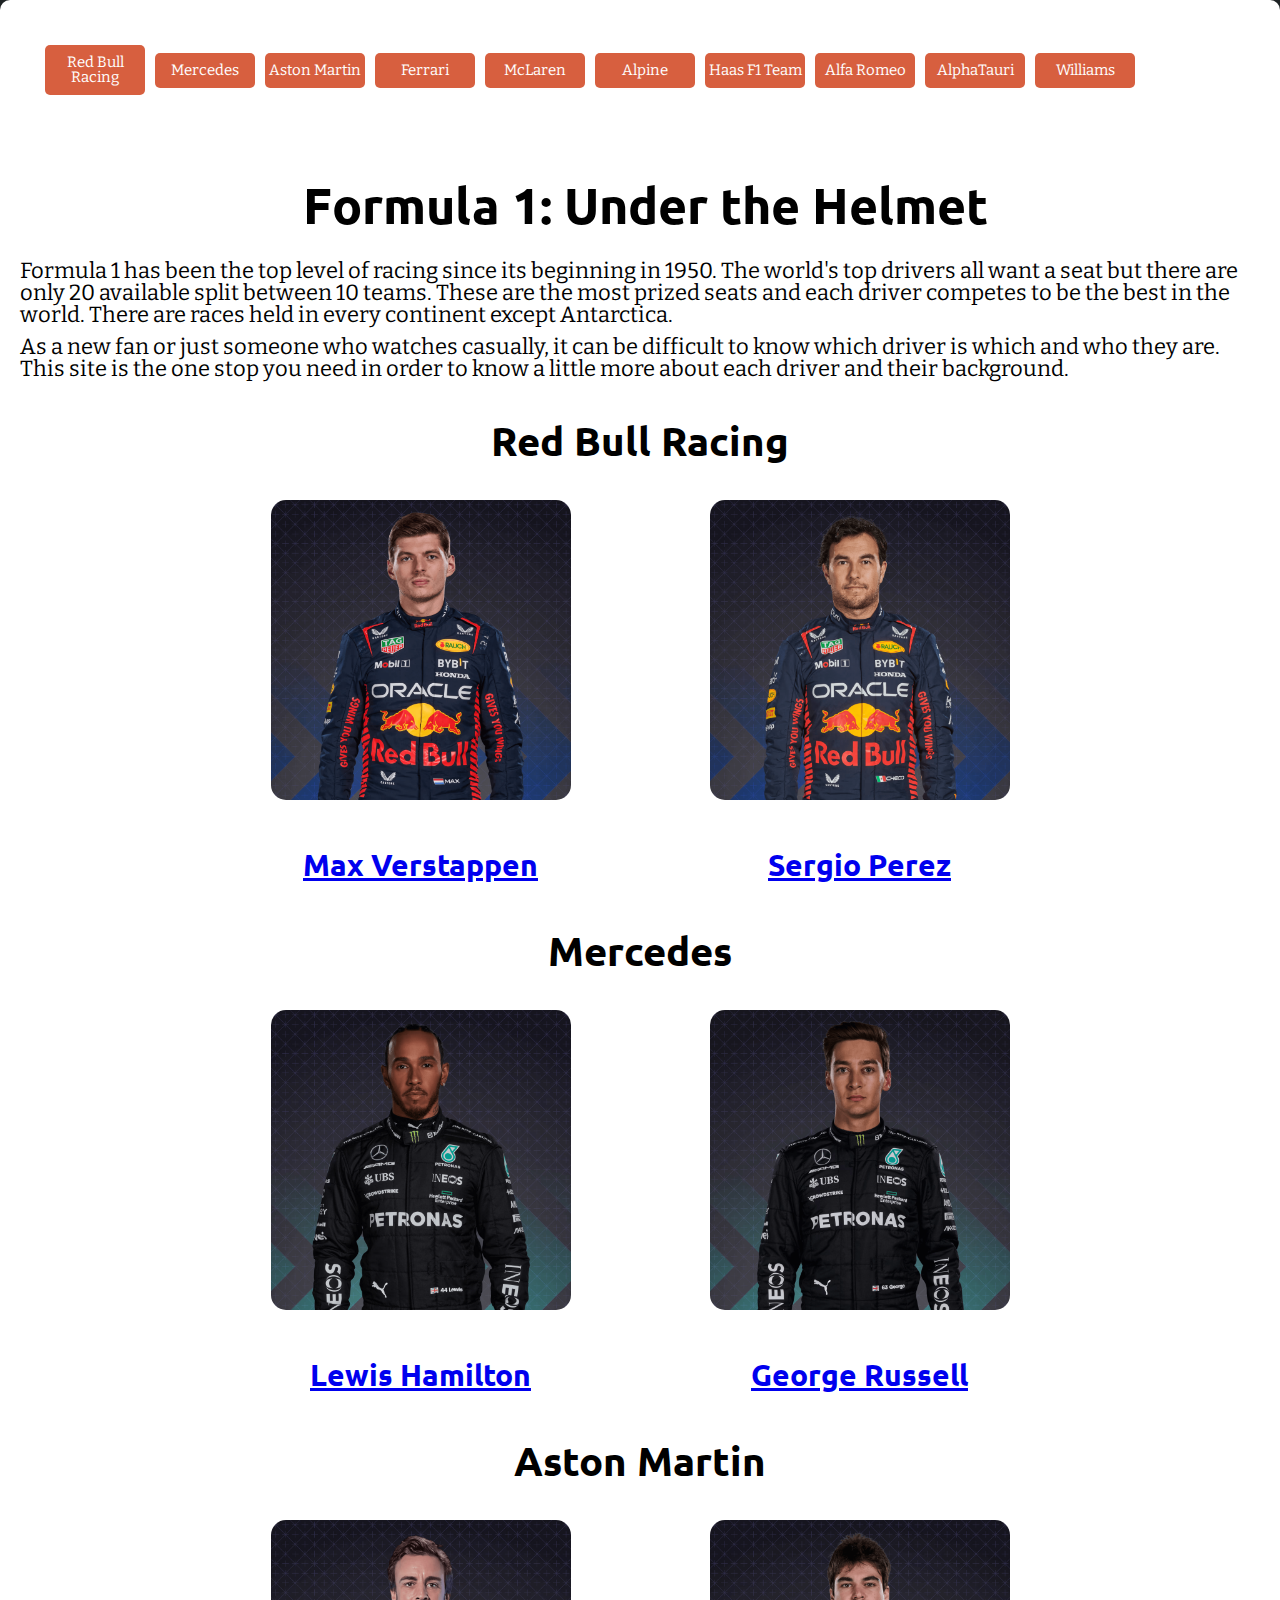
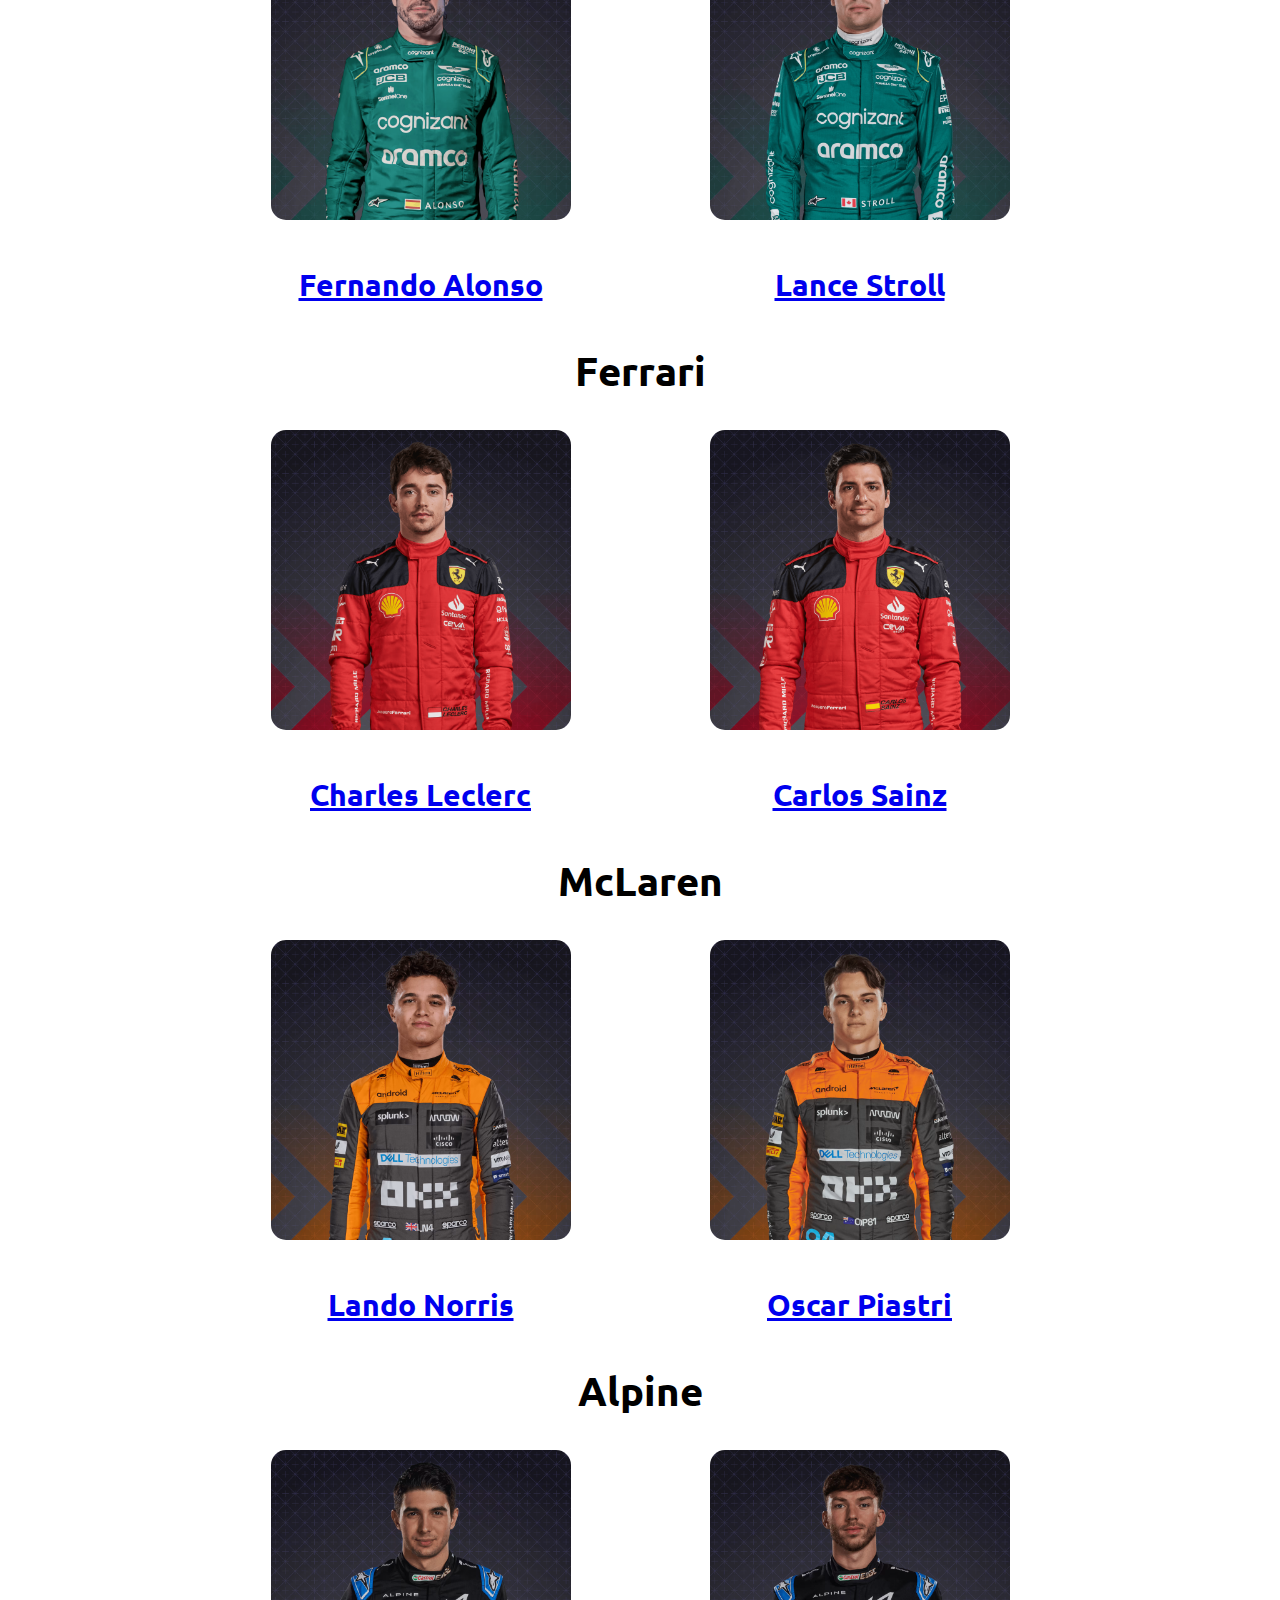
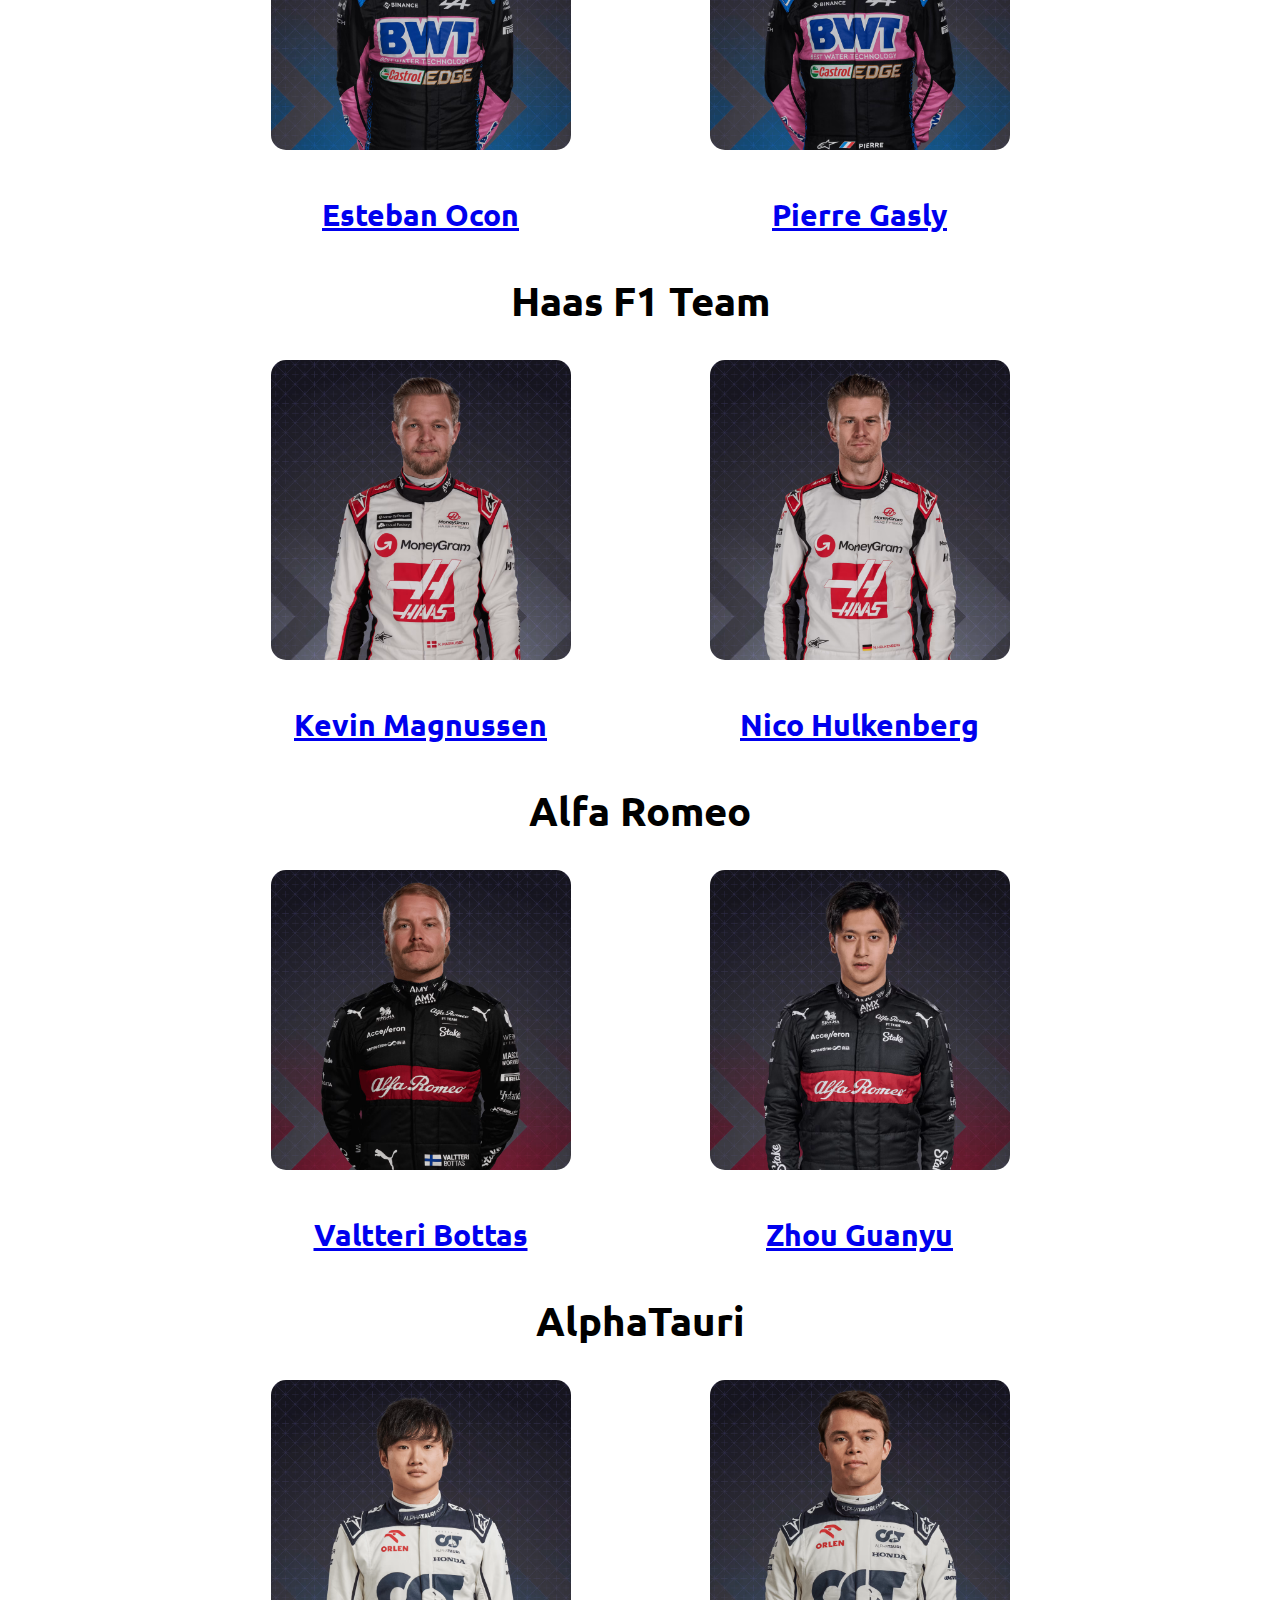
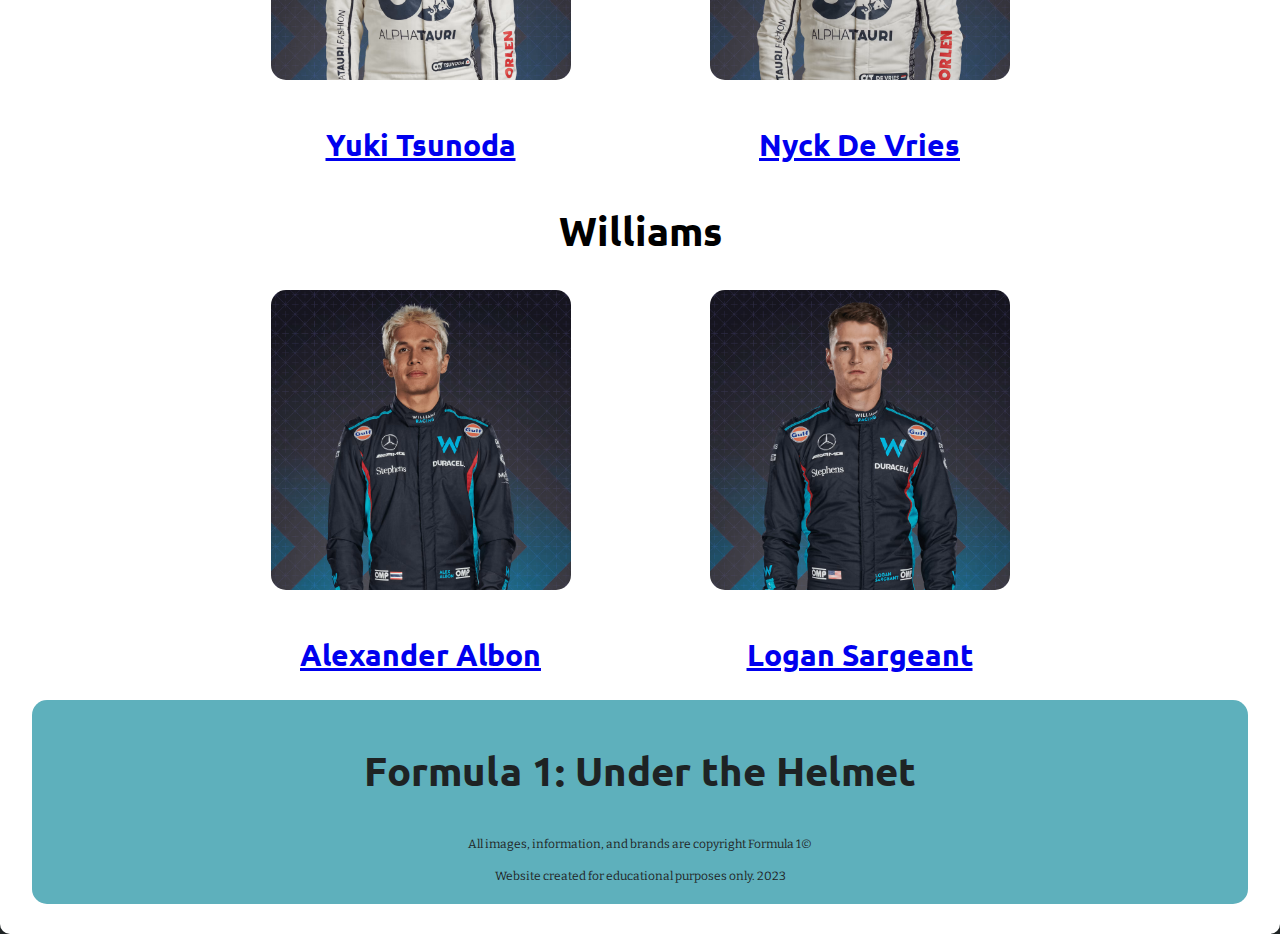
==== commit d1b0eb82: "style intro" ====
--- a/index.html
+++ b/index.html
@@ -141,7 +141,6 @@
             <div class="team">
                 <img src="images/albon.png" class="roundedCorners" alt="Alexander Albon of Williams in racing suit" height="300">
                 <a href="drivers/albon.html" class="firstColumn"><h3>Alexander Albon</h3></a>
-            </div>
             
                 <img src="images/sargeant.png" class="roundedCorners secondColumn" alt="Logan Sargeant of Williams in racing suit" height="300">
                 <a href="drivers/sargeant.html" class="secondColumn"><h3>Logan Sargeant</h3></a>
--- a/styles.css
+++ b/styles.css
@@ -181,6 +181,17 @@
     margin: 1rem;
 }
 
+#intro {
+    max-width: 95%;
+    margin: auto;
+    margin-bottom: 0.5rem;
+    background-color: var(--aqua);
+    color: var(--dark-gray);
+    border-radius: 15px;
+    padding-top: 0.5rem;
+    padding-bottom: 0.5rem;
+}
+
 .team {
     display: grid;
     grid-template-columns: repeat(2, 1fr);
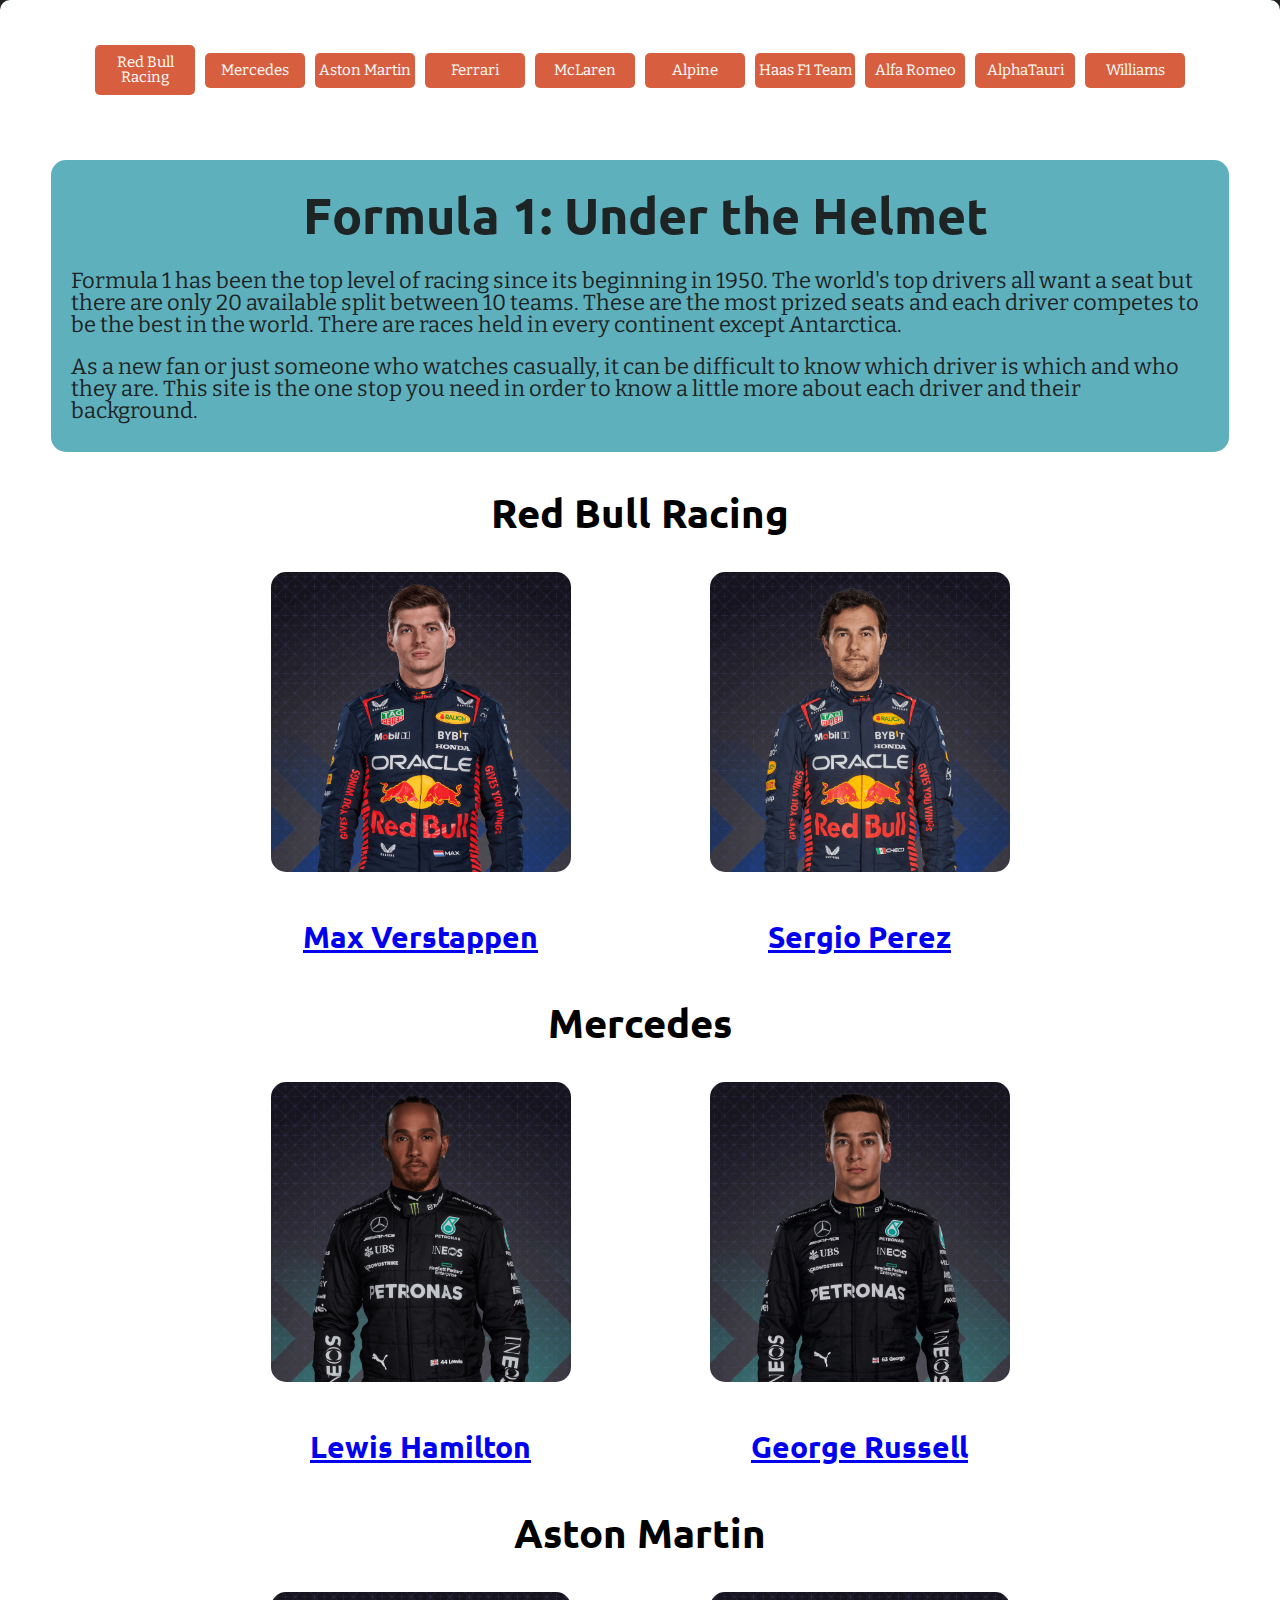
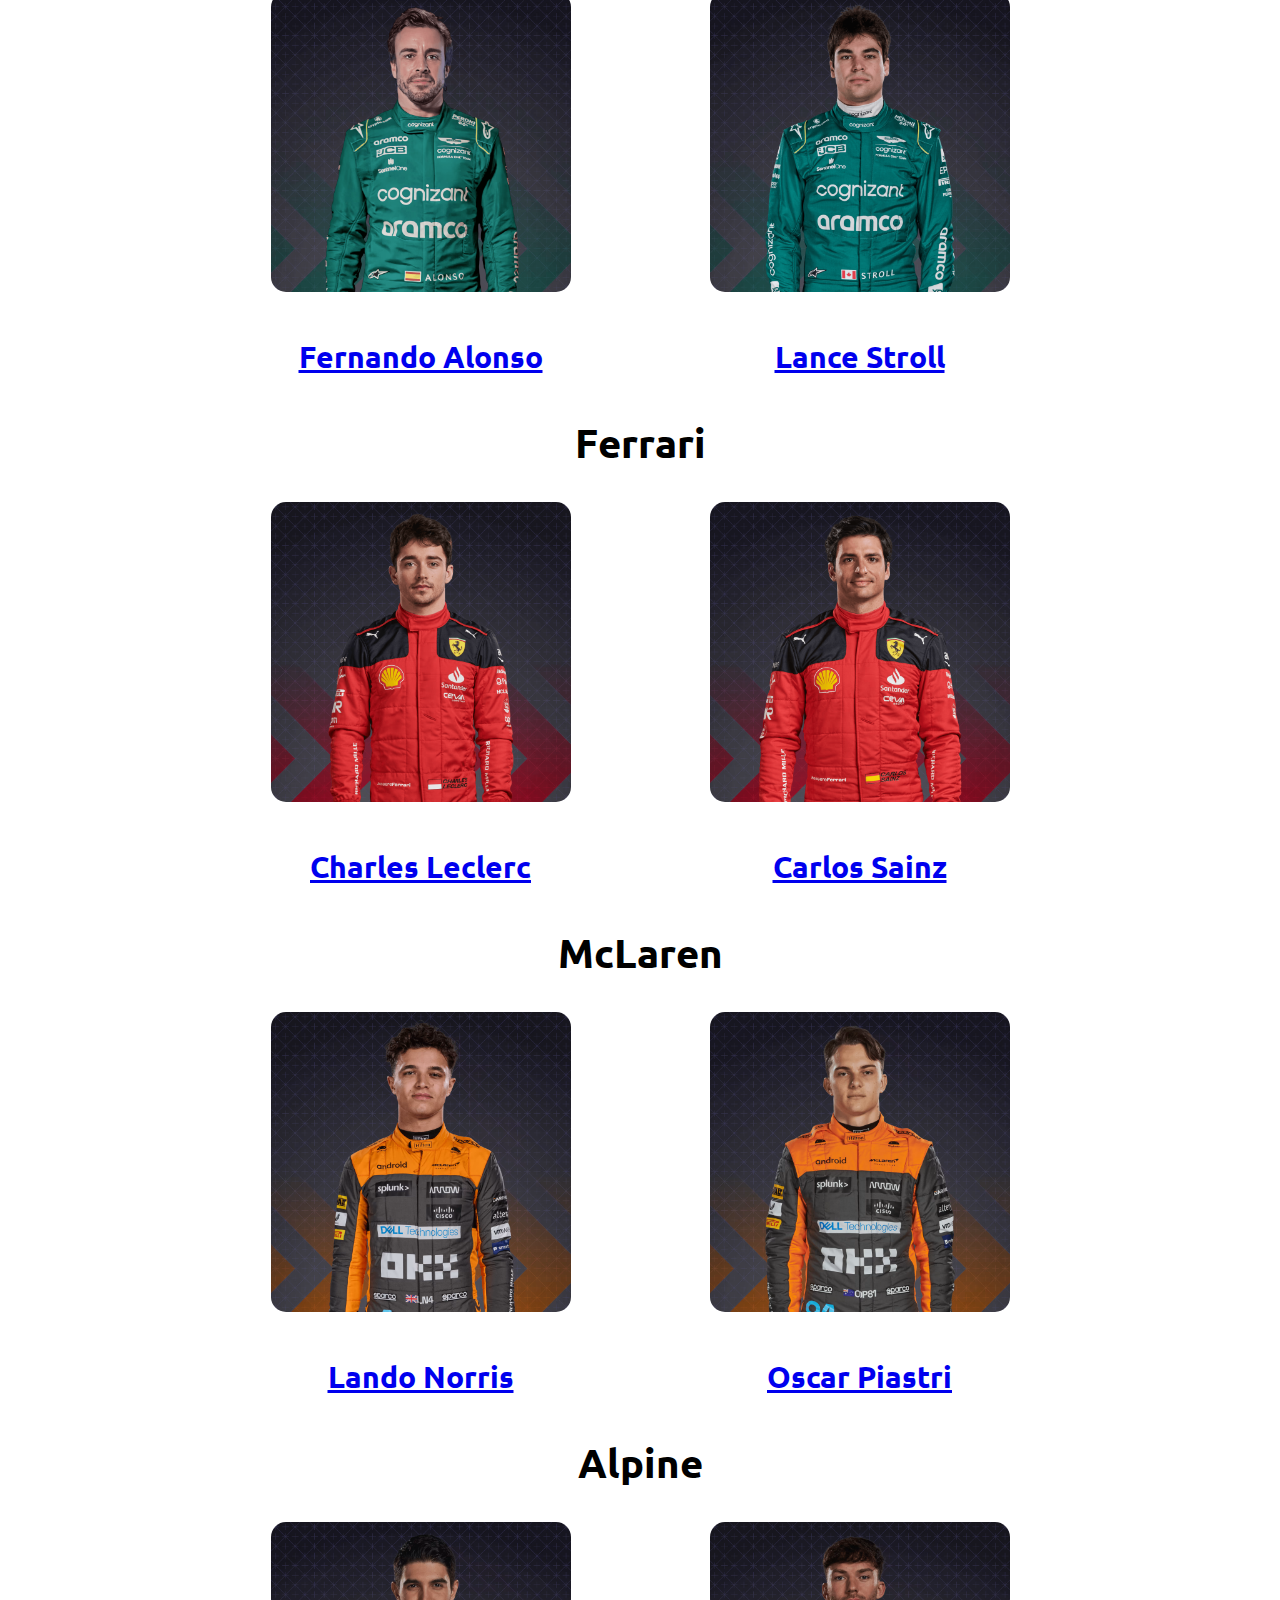
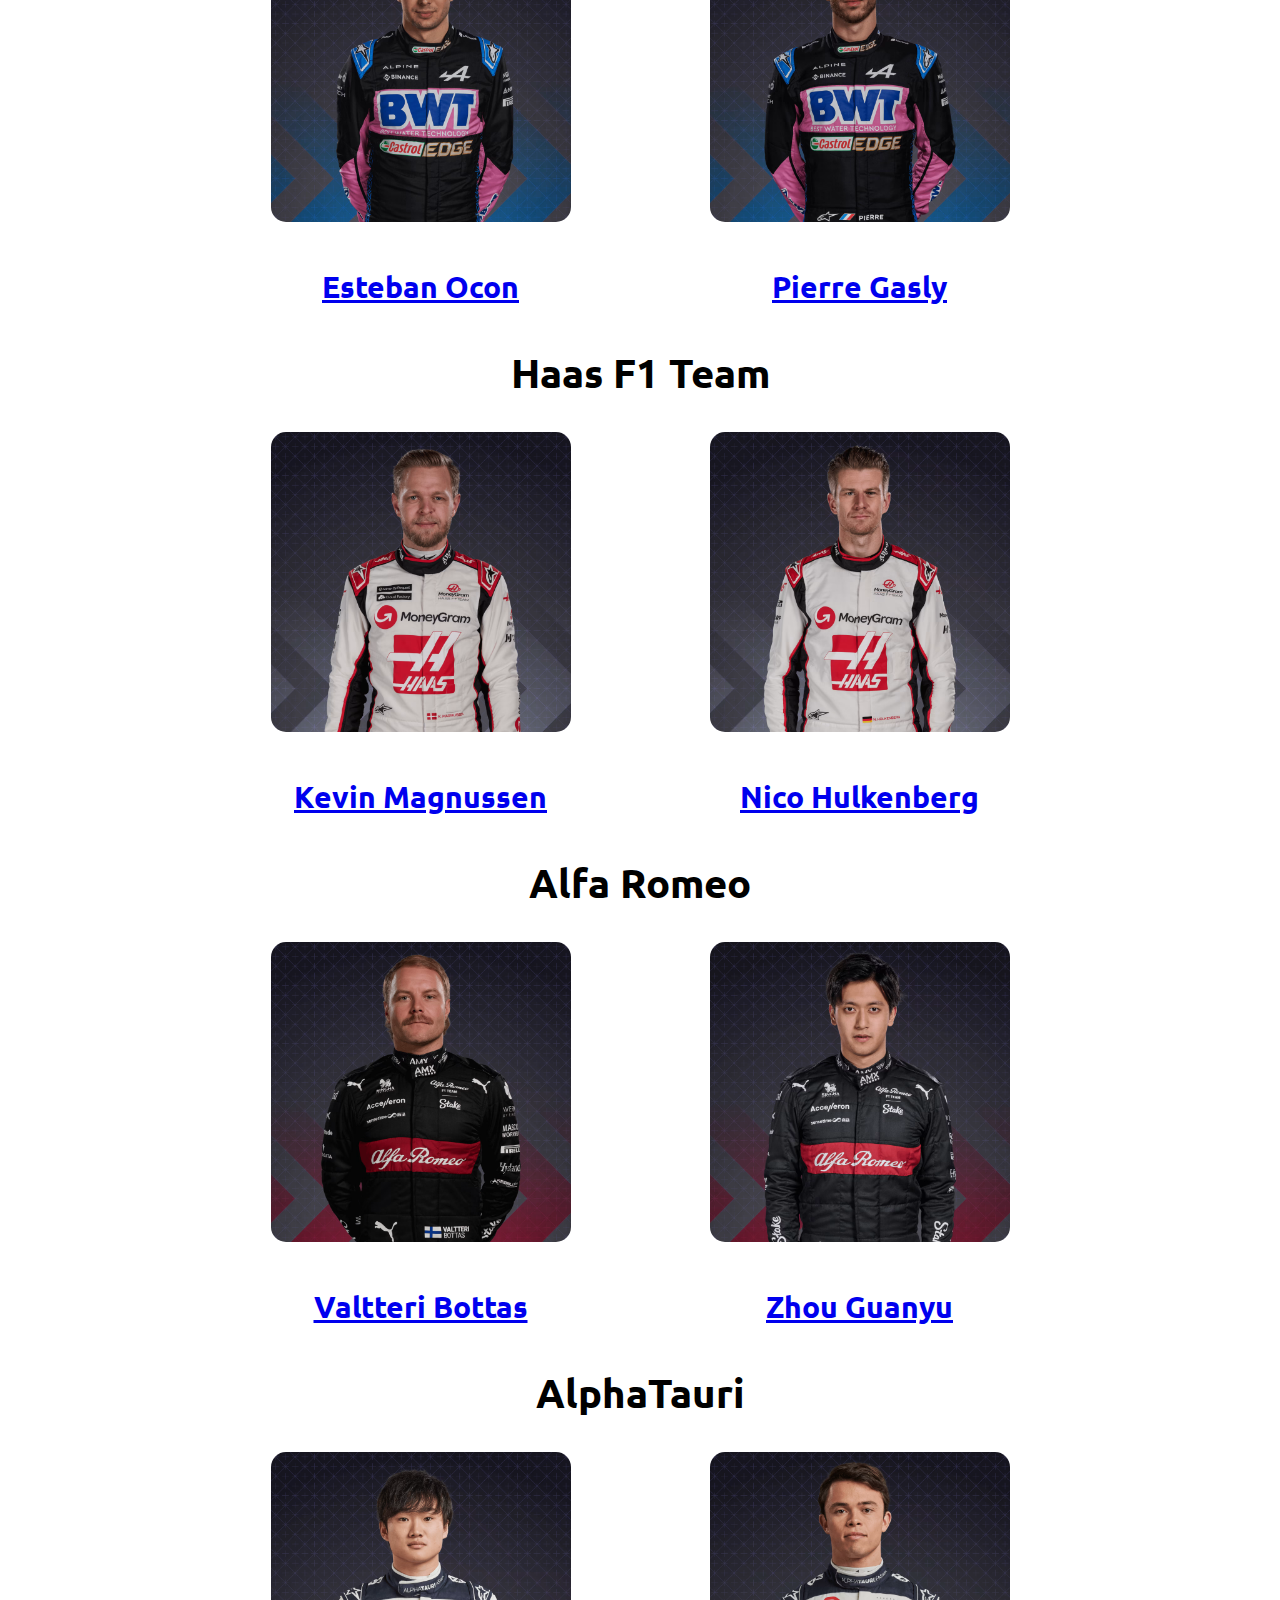
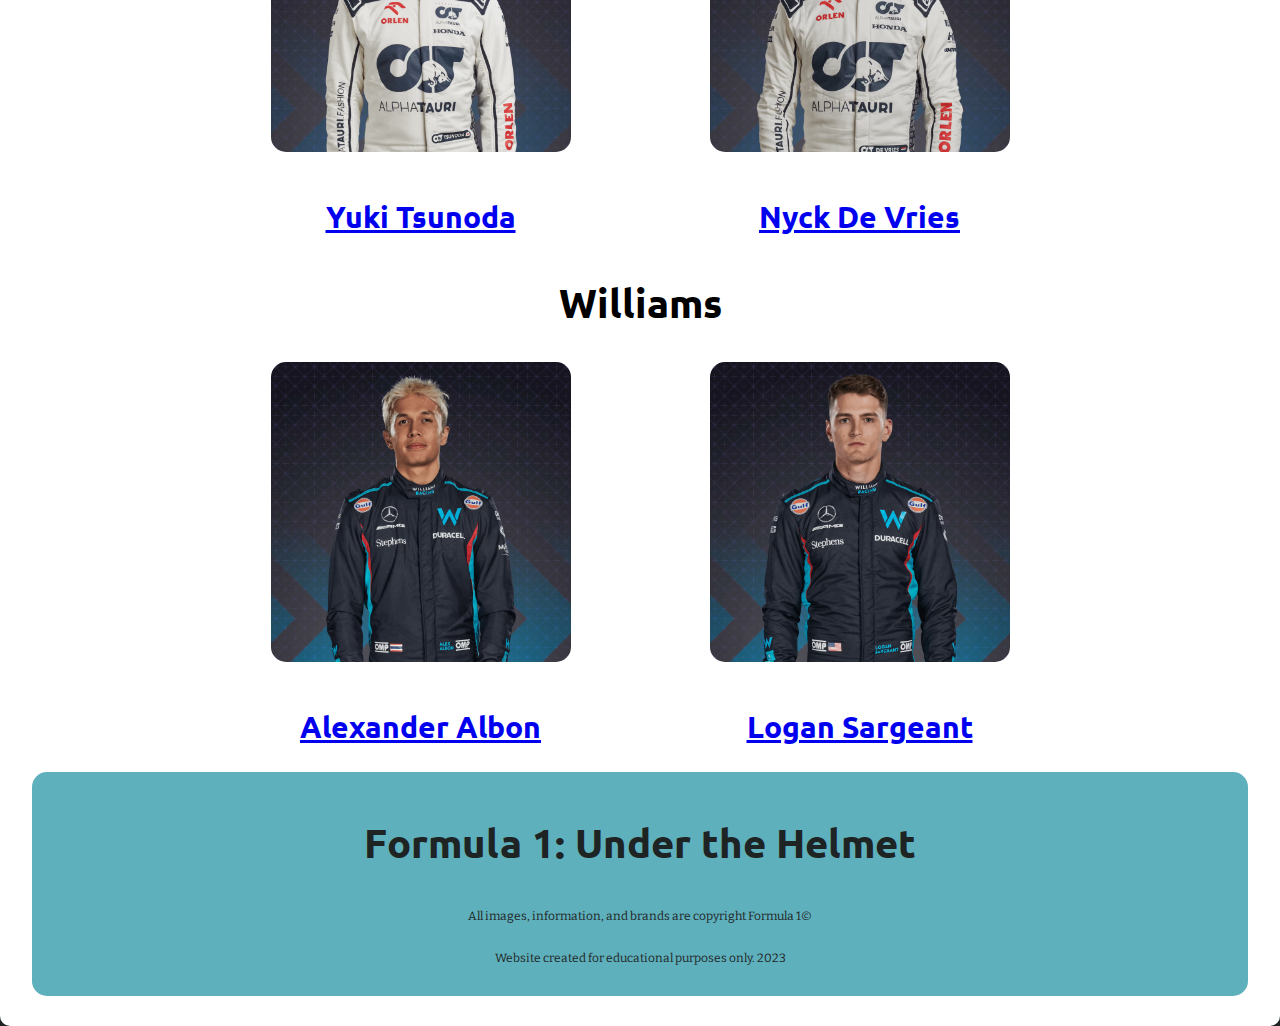
==== commit a130a9d9: "driver styles update" ====
--- a/index.html
+++ b/index.html
@@ -31,7 +31,7 @@
     </header>
 
     <main>
-        <section id="#intro">
+        <section id="intro">
             <h1>Formula 1: Under the Helmet</h1>
             <p>Formula 1 has been the top level of racing since its beginning in 1950. The world's top drivers all want a seat but there are only 20 available split between 10 teams. These are the most prized seats and each driver competes to be the best in the world. There are races held in every continent except Antarctica.</p>
             <p>As a new fan or just someone who watches casually, it can be difficult to know which driver is which and who they are. This site is the one stop you need in order to know a little more about each driver and their background.</p>
--- a/styles.css
+++ b/styles.css
@@ -128,6 +128,7 @@
     display: grid;
     grid-template-columns: repeat(10, 110px);
     align-items: center;
+    margin: 0 auto;
 }
 
 nav li {
@@ -169,7 +170,7 @@
 
 /* ---------- P ---------- */
 p {
-    margin: 0.5rem 0 0.5rem 0;
+    margin: 1rem;
 }
 
 p small {
@@ -233,4 +234,36 @@
 #featured, #contact, footer {
     text-align: center;
 
+}
+
+
+/* ---------- Driver Page ---------- */
+#driverGrid {
+    display: grid;
+    grid-template-columns: 2fr 1.5fr;
+    max-width: 90%;
+    margin: 0 auto;
+    justify-items: center;
+}
+
+#stats {
+    text-align: left;
+}
+
+.key {
+    font-weight: bold;
+}
+
+table {
+    border-collapse: separate;
+    border-spacing: 30px 20px;
+}
+
+#photos {
+    display: grid;
+    grid-template-columns: 1fr 1fr;
+    grid-template-rows: 1fr 1fr;
+    justify-items: center;
+    margin: 0 auto;
+    gap: 0.5rem;
 }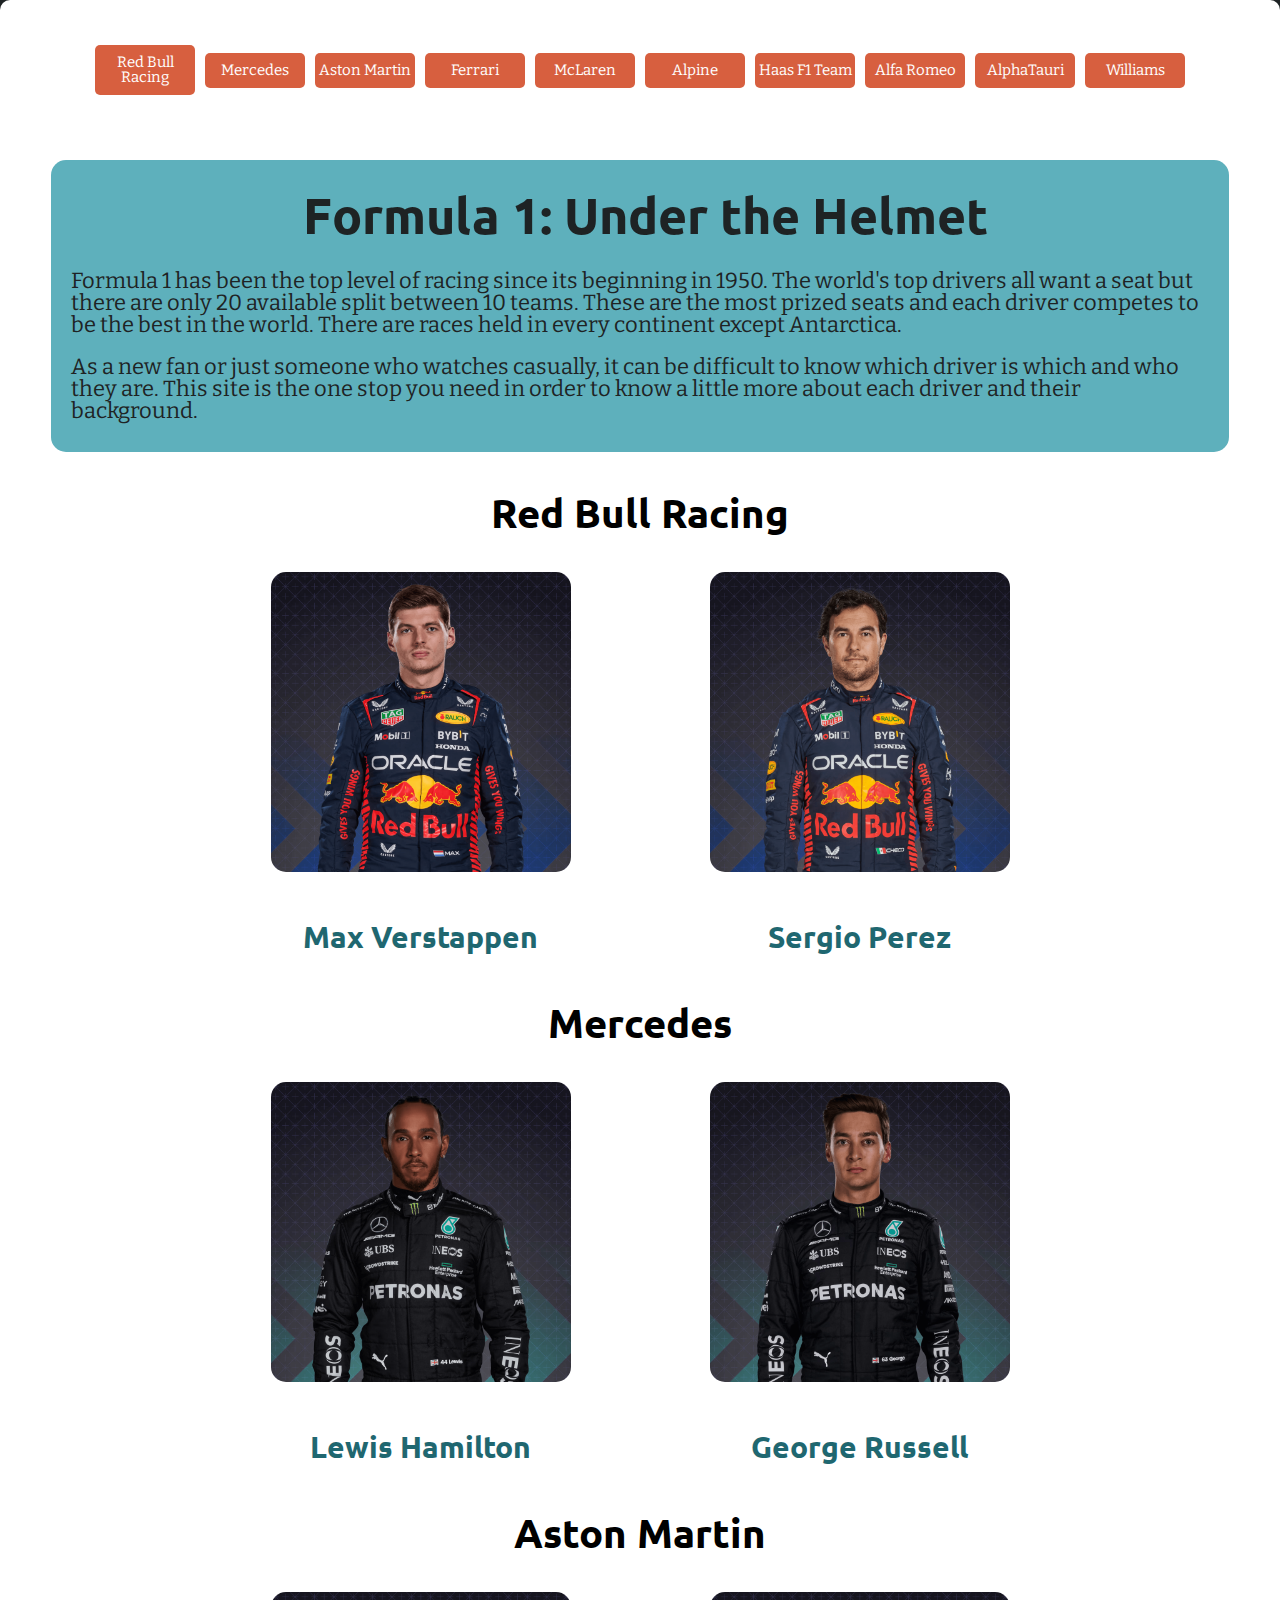
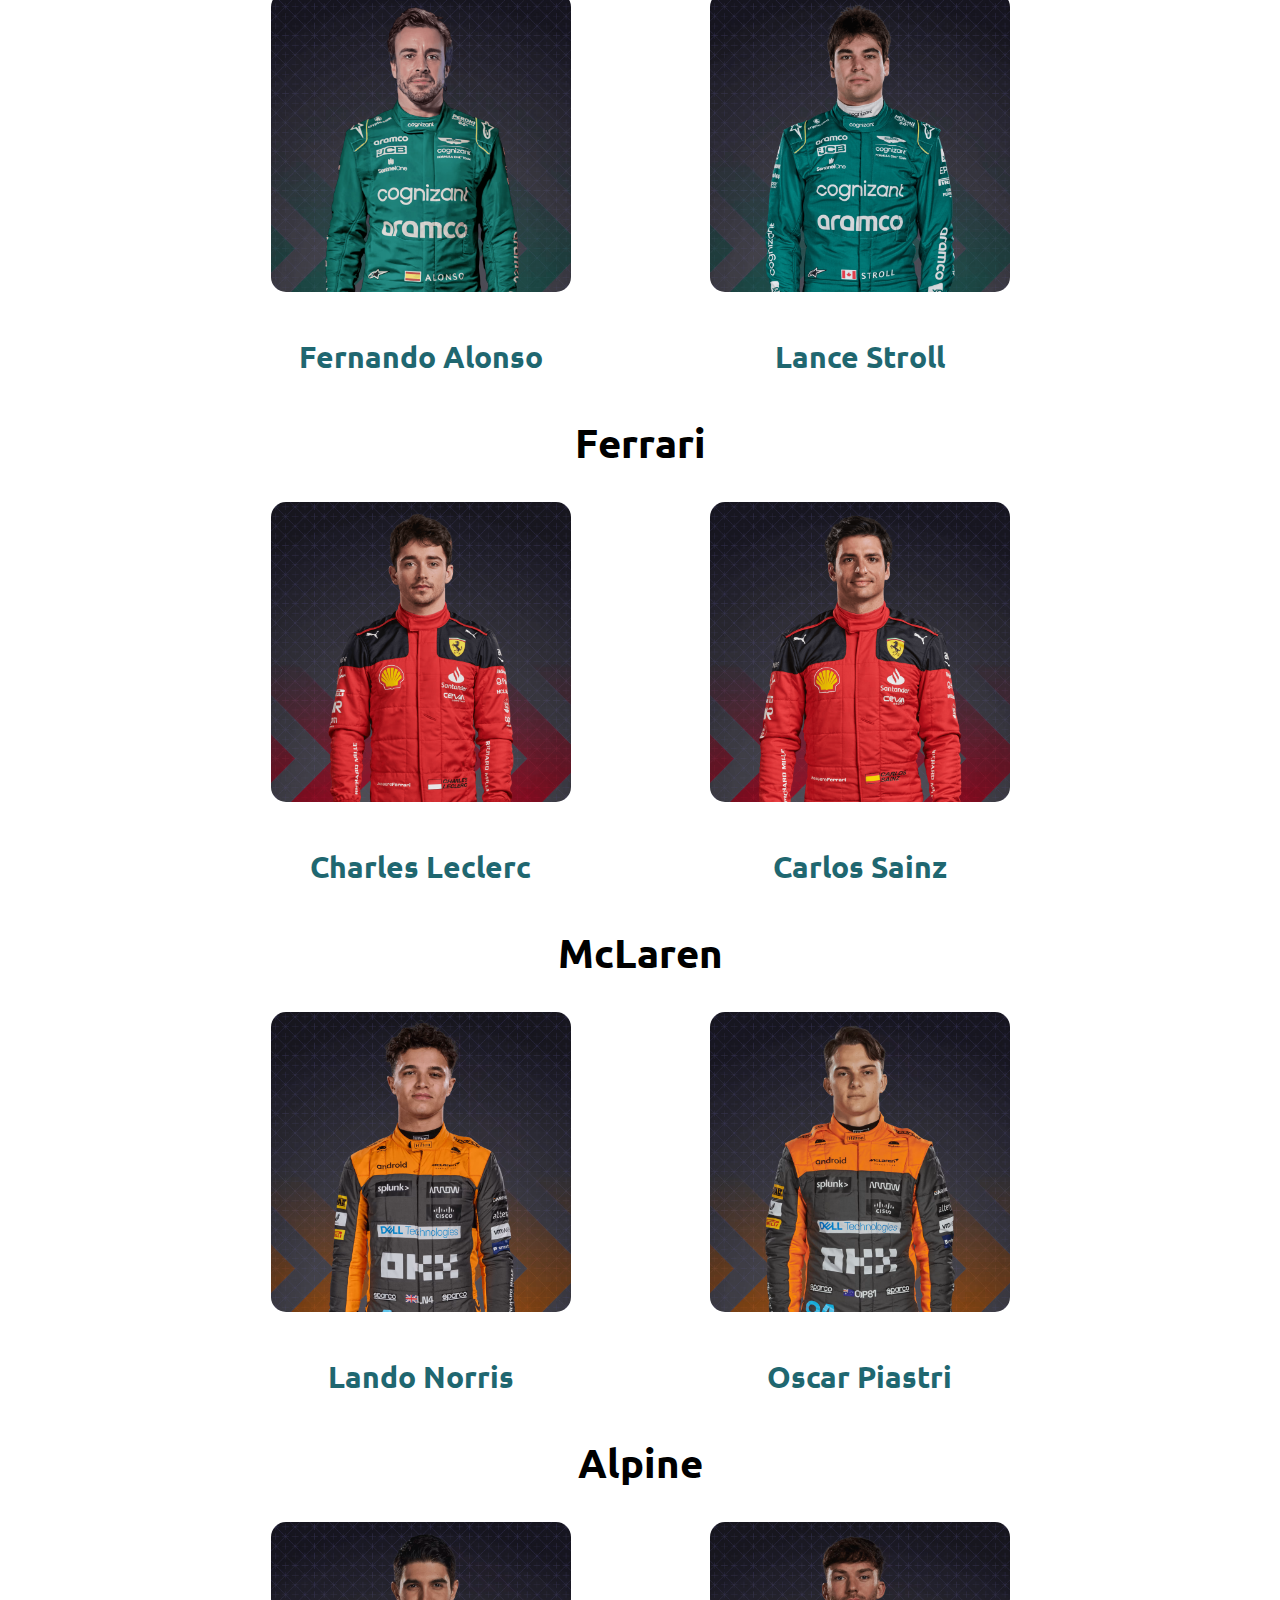
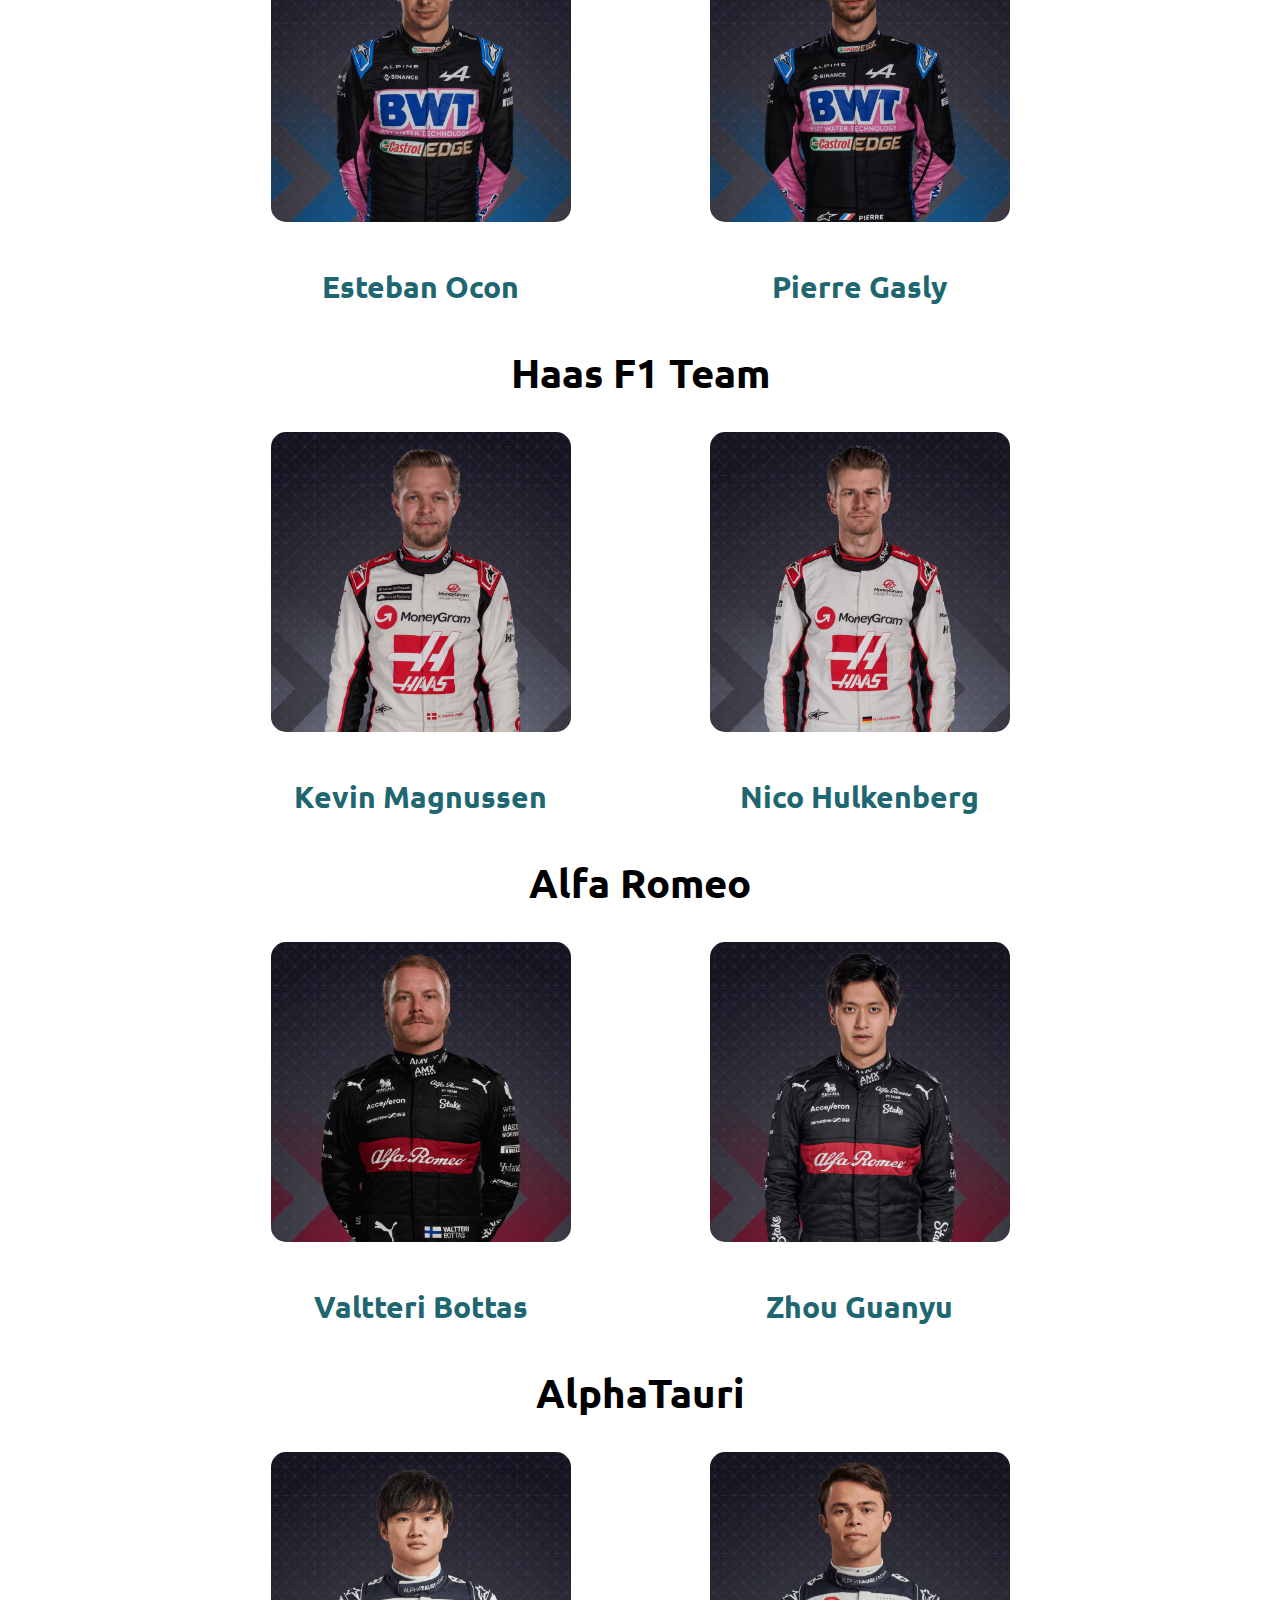
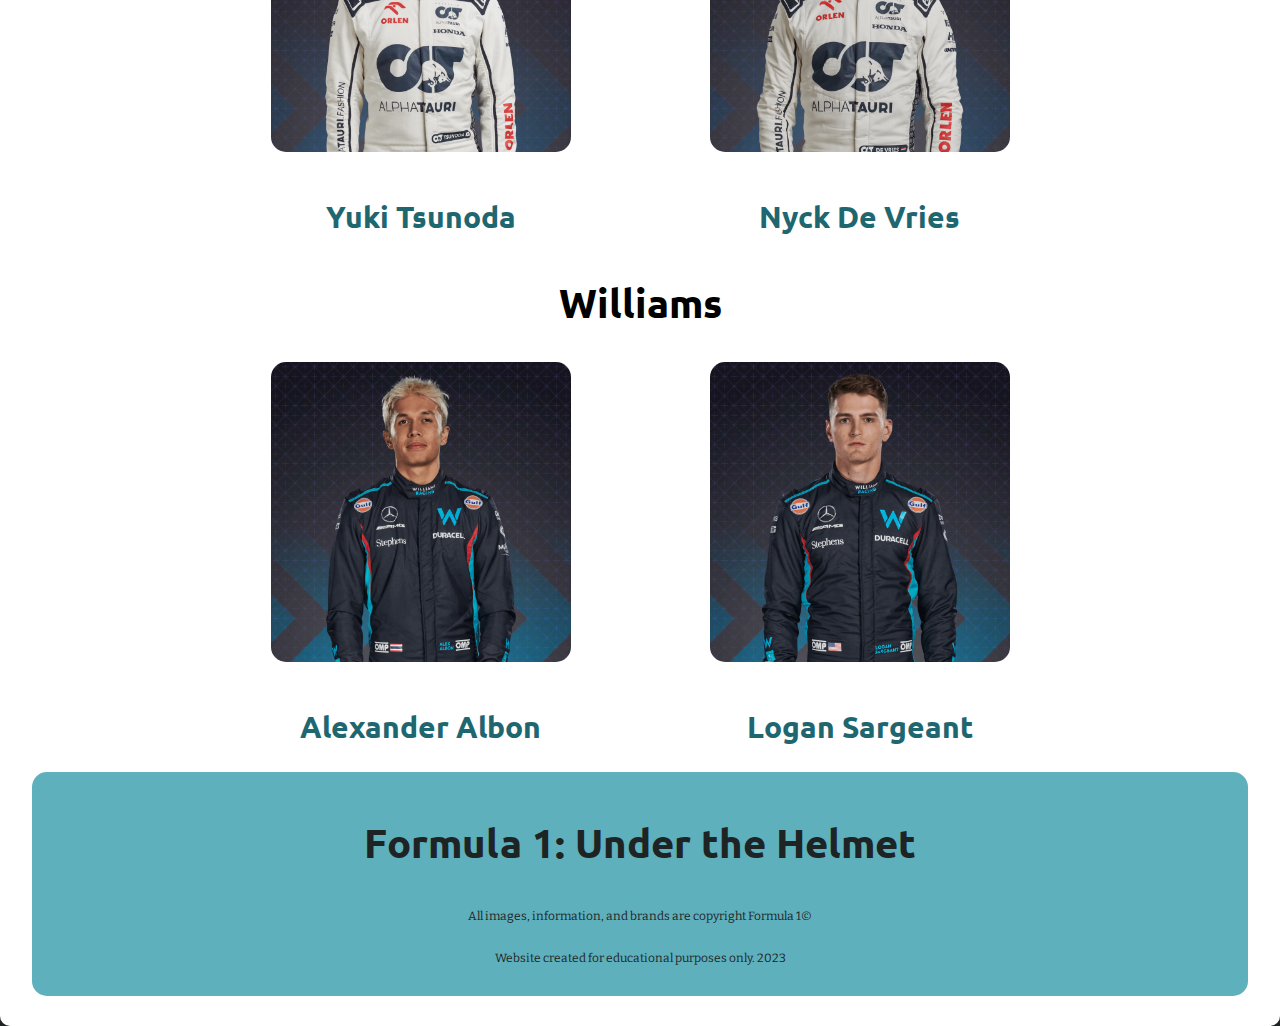
==== commit b083cf1f: "updating driver page" ====
--- a/index.html
+++ b/index.html
@@ -37,7 +37,7 @@
             <p>As a new fan or just someone who watches casually, it can be difficult to know which driver is which and who they are. This site is the one stop you need in order to know a little more about each driver and their background.</p>
         </section>
 
-        <section id="#redBull">
+        <section id="redBull">
             <h2>Red Bull Racing</h2>
             <div class="team">
                 <img src="images/verstappen.png" class="roundedCorners" alt="Max Verstappen of Red Bull Racing in racing suit" height="300">
@@ -48,7 +48,7 @@
             </div>
         </section>
 
-        <section id="#mercedes">
+        <section id="mercedes">
             <h2>Mercedes</h2>
             <div class="team">
                 <img src="images/hamilton.png" class="roundedCorners" alt="Lewis Hamilton of Mercedes in racing suit" height="300">
@@ -70,7 +70,7 @@
             </div>
         </section>
 
-        <section id="#ferrari">
+        <section id="ferrari">
             <h2>Ferrari</h2>
             <div class="team">
                 <img src="images/leclerc.png" class="roundedCorners" alt="Charles Leclerc of Ferrari in racing suit" height="300">
@@ -92,7 +92,7 @@
             </div>
         </section>
 
-        <section id="#alpine">
+        <section id="alpine">
             <h2>Alpine</h2>
             <div class="team">
                 <img src="images/ocon.png" class="roundedCorners" alt="Esteban Ocon of Alpine in racing suit" height="300">
@@ -103,7 +103,7 @@
             </div>
         </section>
 
-        <section id="#haas">
+        <section id="haas">
             <h2>Haas F1 Team</h2>
             <div class="team">
                 <img src="images/magnussen.png" class="roundedCorners" alt="Kevin Magnussen of Haas F1 Team in racing suit" height="300">
@@ -114,7 +114,7 @@
             </div>
         </section>
 
-        <section id="#alfaRomeo">
+        <section id="alfaRomeo">
             <h2>Alfa Romeo</h2>
             <div class="team">
                 <img src="images/bottas.png" class="roundedCorners" alt="Valtteri Bottas of Alfa Romeo in racing suit" height="300">
@@ -125,7 +125,7 @@
             </div>
         </section>
 
-        <section id="#alphaTauri">
+        <section id="alphaTauri">
             <h2>AlphaTauri</h2>
             <div class="team">
                 <img src="images/tsunoda.png" class="roundedCorners" alt="Yuki Tsunoda of AlphaTauri in racing suit" height="300">
@@ -136,7 +136,7 @@
             </div>
         </section>
 
-        <section id="#williams">
+        <section id="williams">
             <h2>Williams</h2>
             <div class="team">
                 <img src="images/albon.png" class="roundedCorners" alt="Alexander Albon of Williams in racing suit" height="300">
--- a/styles.css
+++ b/styles.css
@@ -111,7 +111,7 @@
 
 h5 {
     font-size: 1.2rem;
-    margin: 2.5rem 0rem 1rem 0rem;
+    margin: 0.5rem 0rem 1rem 0rem;
 }
 
 /* ---------- Navigation ---------- */
@@ -168,6 +168,16 @@
     margin: 0 auto;
 }
 
+div a {
+    text-decoration: none;
+    color: var(--teal);
+}
+
+div a:hover {
+    font-size: 2.5rem;
+    color: var(--aqua);
+}
+
 /* ---------- P ---------- */
 p {
     margin: 1rem;
@@ -238,6 +248,15 @@
 
 
 /* ---------- Driver Page ---------- */
+a h1 {
+    text-decoration: none;
+    color: var(--dark-gray);
+}
+
+a h1:hover {
+    color: var(--aqua);
+}
+
 #driverGrid {
     display: grid;
     grid-template-columns: 2fr 1.5fr;
@@ -261,9 +280,14 @@
 
 #photos {
     display: grid;
-    grid-template-columns: 1fr 1fr;
+    grid-template-columns: 600px 600px;
     grid-template-rows: 1fr 1fr;
     justify-items: center;
+    justify-content: center;
     margin: 0 auto;
     gap: 0.5rem;
+}
+
+#photos img {
+    max-width: 100%;
 }